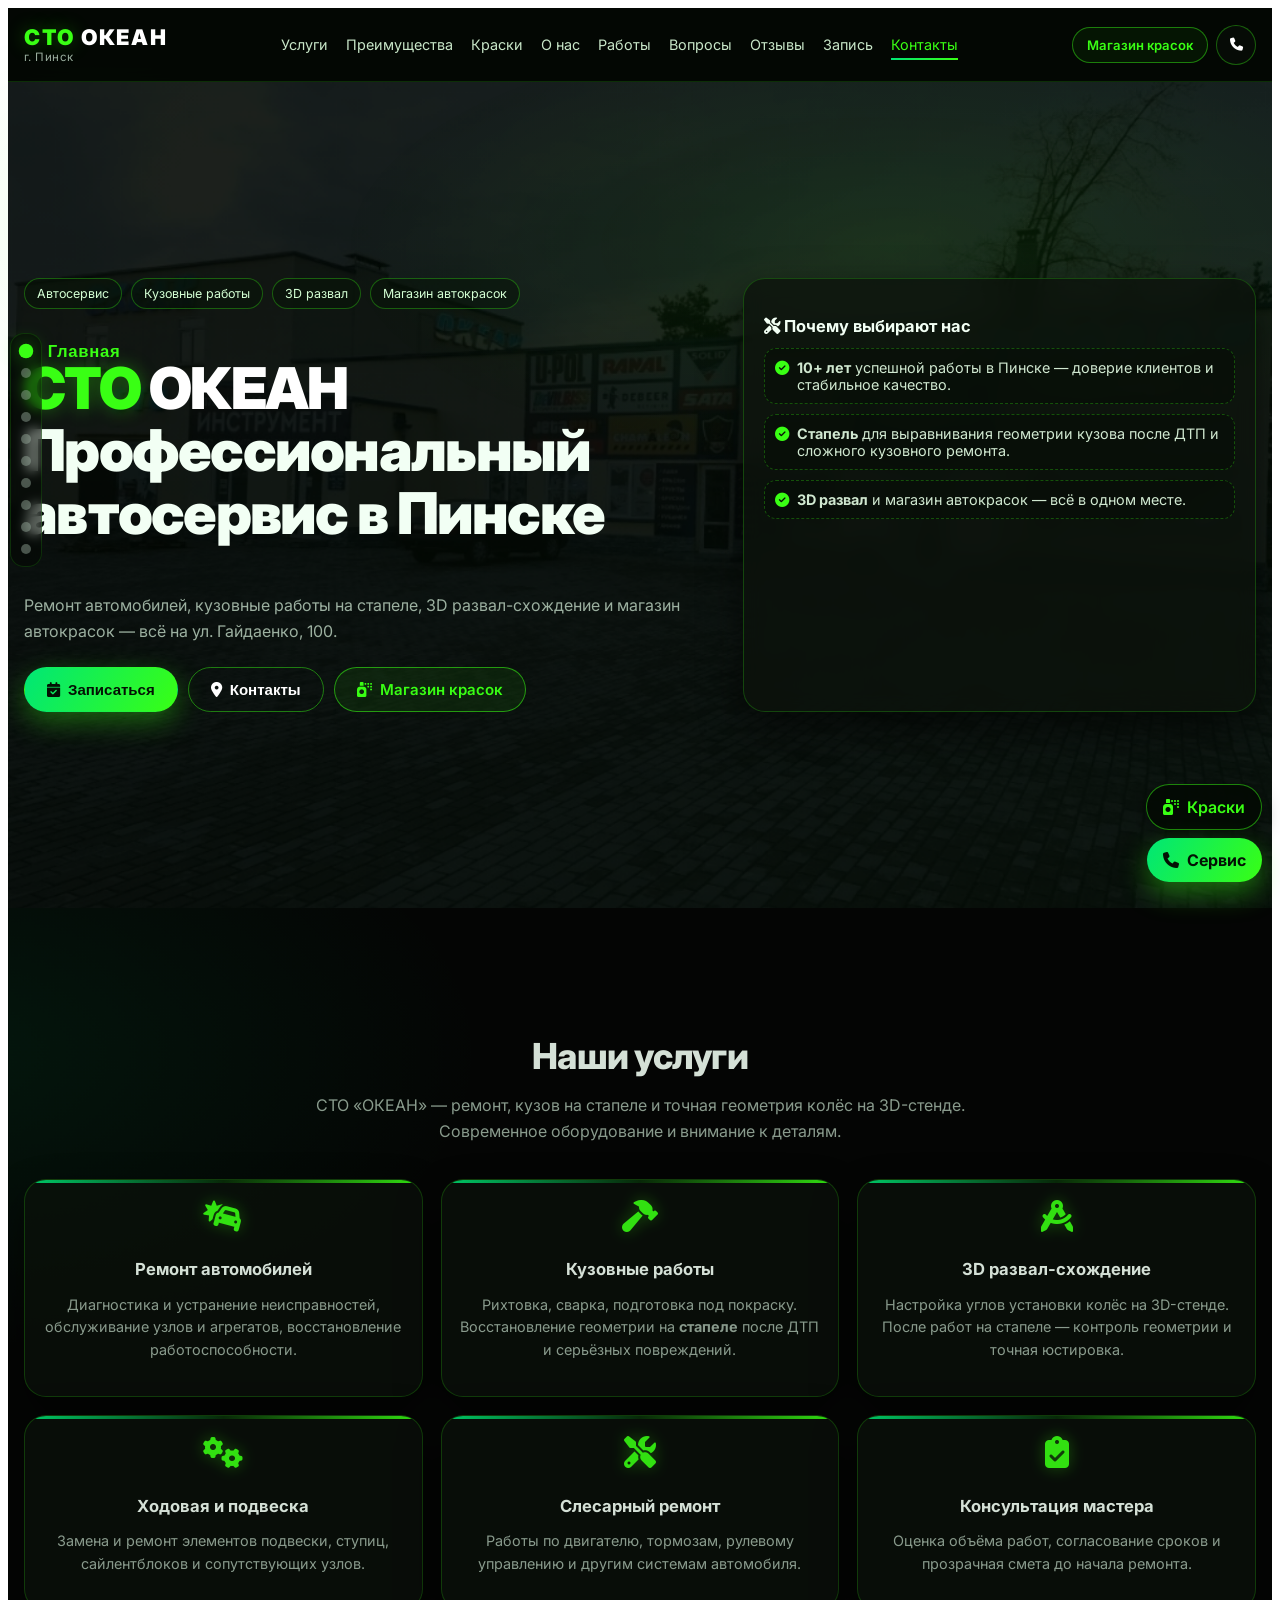
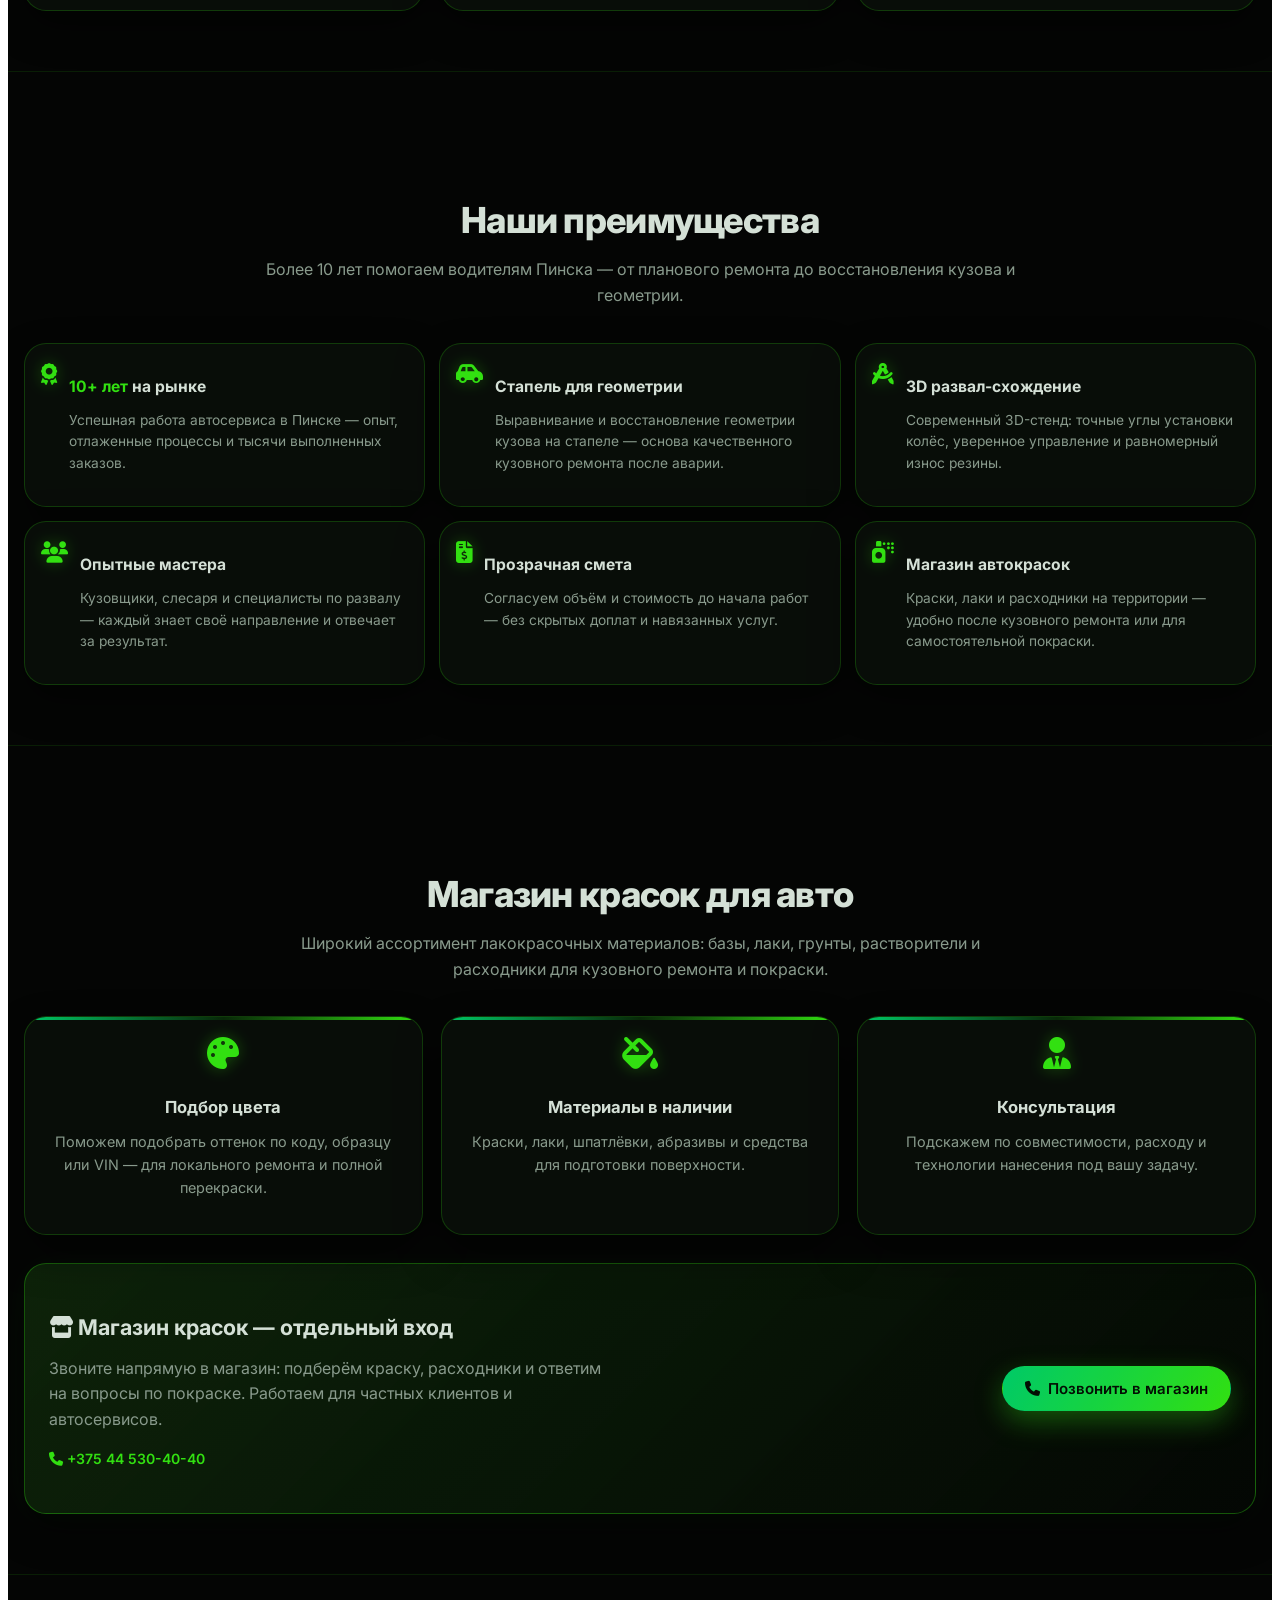
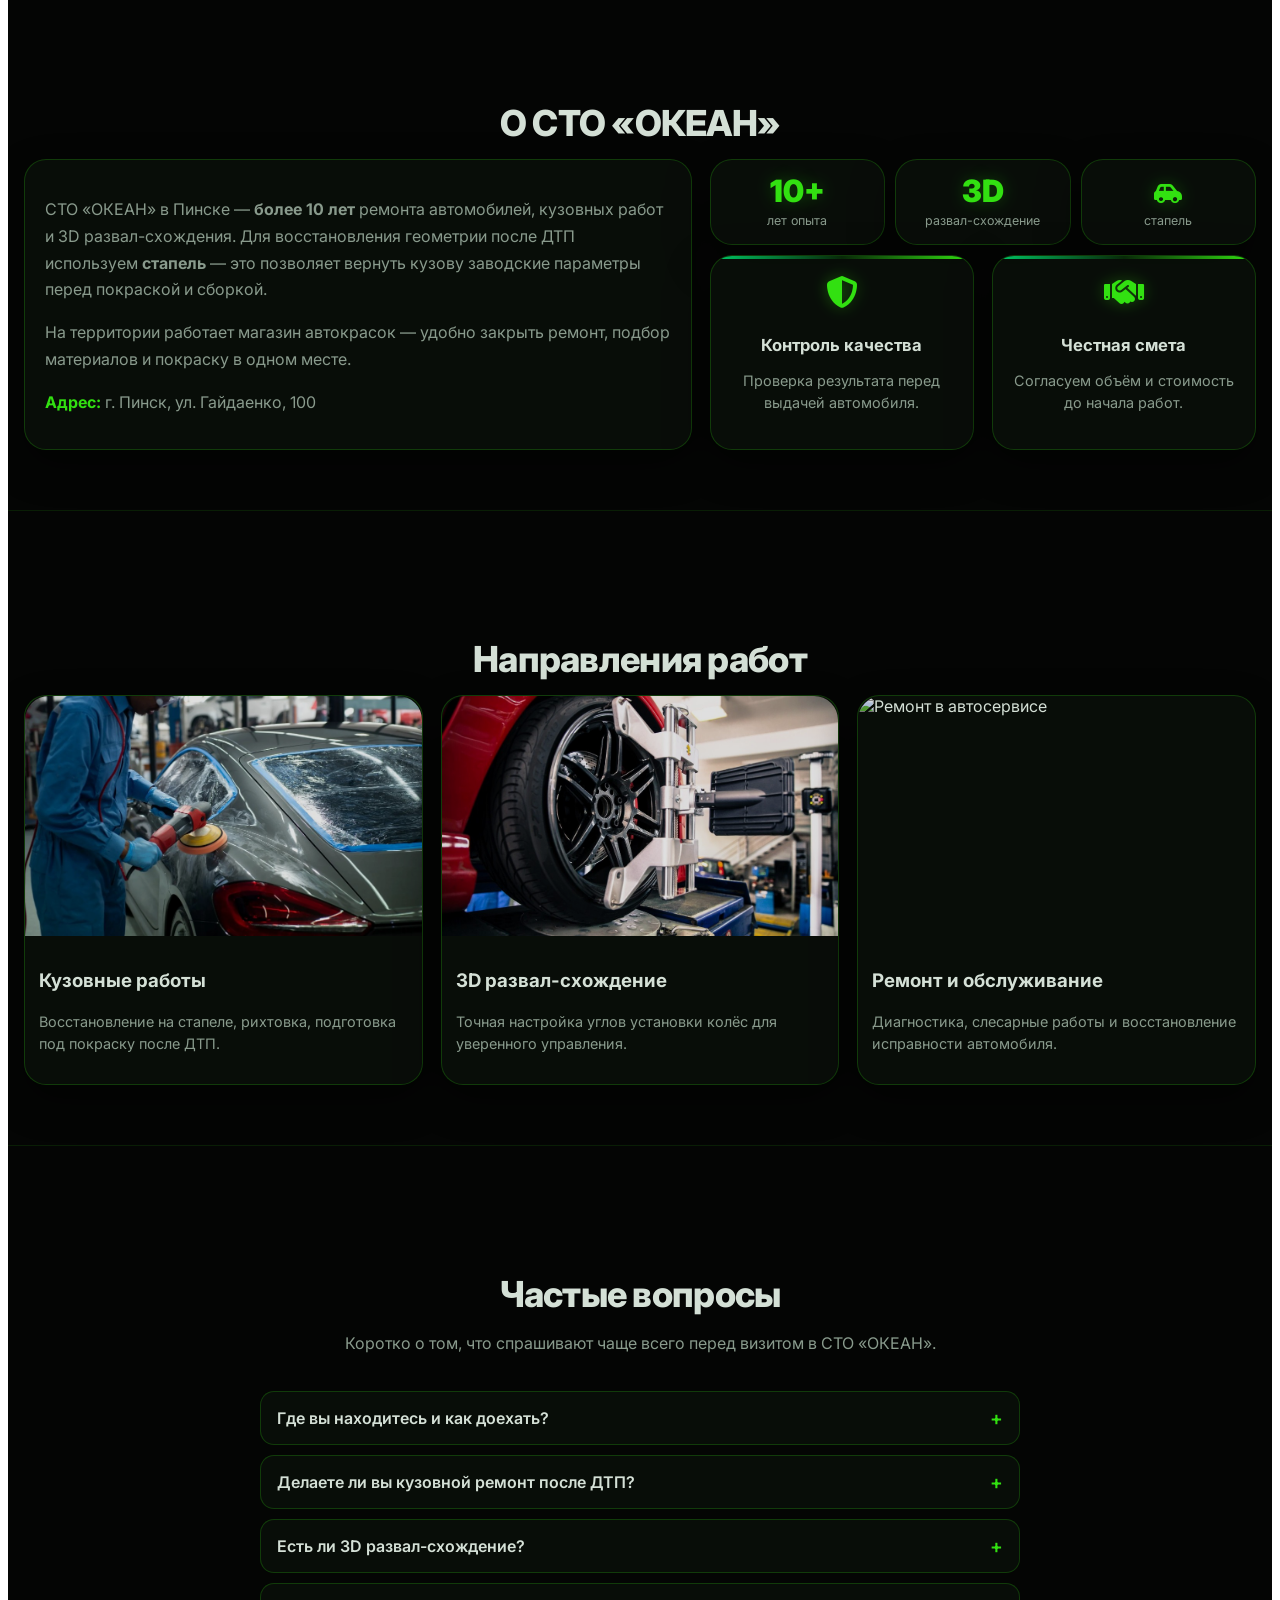
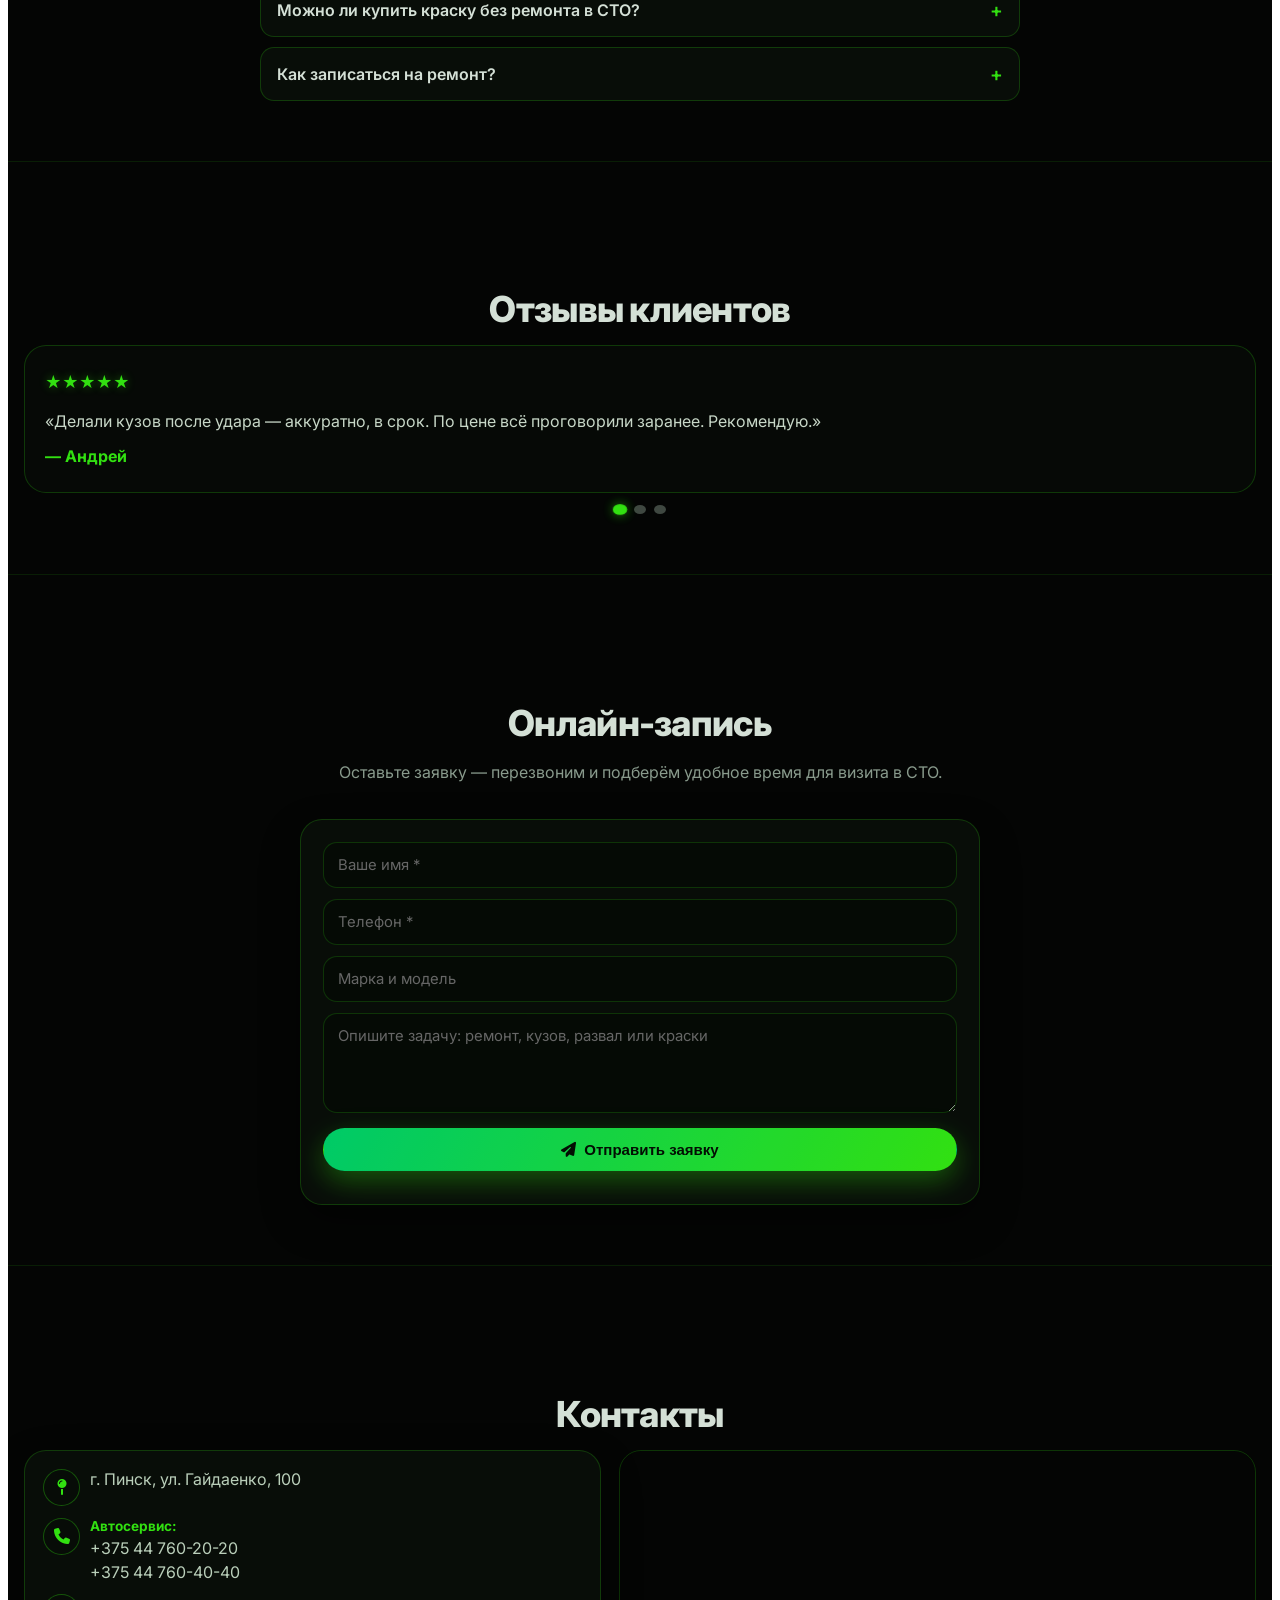
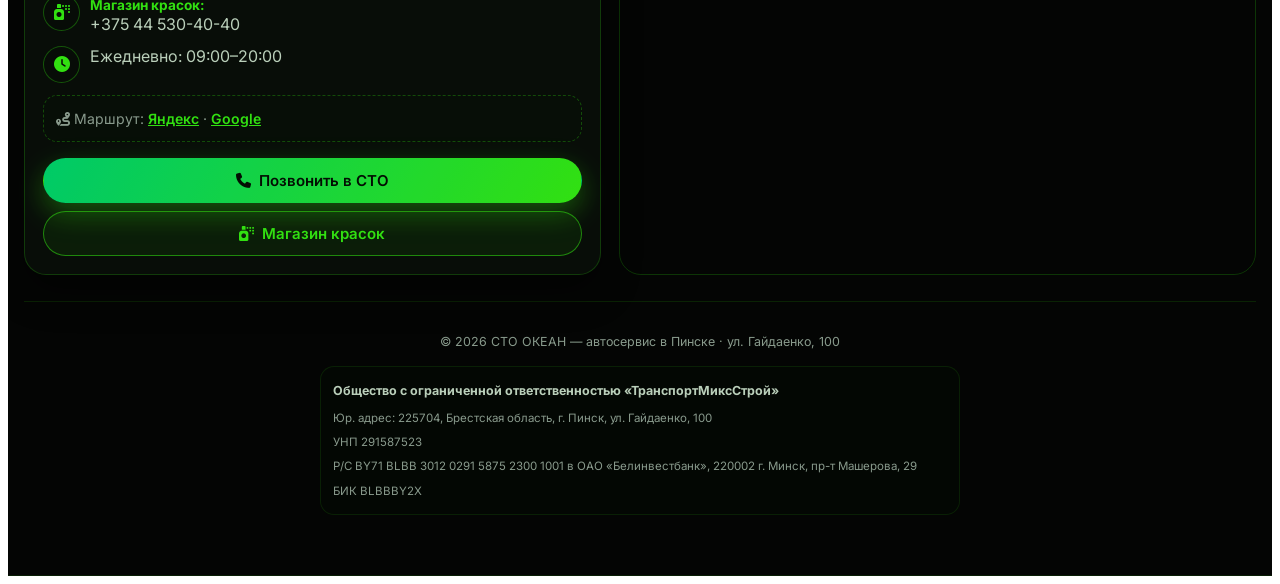
==== index.html @ 64130af9 "index.html" ====
<!DOCTYPE html>
<html lang="ru">
<head>
  <meta charset="UTF-8" />
  <meta name="viewport" content="width=device-width, initial-scale=1.0, viewport-fit=cover" />
  <title>СТО ОКЕАН — автосервис в Пинске | кузов, стапель, 3D развал, краски</title>
  <meta name="description" content="СТО ОКЕАН в Пинске: ремонт авто, кузовные работы на стапеле, 3D развал-схождение, магазин автокрасок. ул. Гайдаенко, 100. Тел. +375 44 760-20-20." />
  <meta name="keywords" content="автосервис Пинск, СТО ОКЕАН, кузовной ремонт Пинск, стапель Пинск, 3D развал схождение Пинск, магазин красок для авто Пинск, ремонт авто Гайдаенко" />
  <meta name="robots" content="index, follow, max-snippet:-1, max-image-preview:large" />
  <meta name="author" content="СТО ОКЕАН" />
  <meta name="geo.region" content="BY-BR" />
  <meta name="geo.placename" content="Пинск" />
  <meta name="geo.position" content="52.122;26.095" />
  <meta name="ICBM" content="52.122, 26.095" />
  <meta name="theme-color" content="#040504" />
  <meta name="format-detection" content="telephone=yes" />

  <meta property="og:type" content="website" />
  <meta property="og:locale" content="ru_RU" />
  <meta property="og:site_name" content="СТО ОКЕАН" />
  <meta property="og:title" content="СТО ОКЕАН — автосервис в Пинске" />
  <meta property="og:description" content="Ремонт, кузов на стапеле, 3D развал-схождение, магазин автокрасок. ул. Гайдаенко, 100." />
  <meta property="og:url" content="https://tolkachev14881488-beep.github.io/okeansto/" />
  <meta property="og:image" content="https://tolkachev14881488-beep.github.io/okeansto/hero-bg.png" />
  <meta property="og:image:alt" content="Автосервис СТО ОКЕАН в Пинске" />

  <meta name="twitter:card" content="summary_large_image" />
  <meta name="twitter:title" content="СТО ОКЕАН — автосервис в Пинске" />
  <meta name="twitter:description" content="Кузов, стапель, 3D развал, магазин автокрасок. ул. Гайдаенко, 100." />
  <meta name="twitter:image" content="https://tolkachev14881488-beep.github.io/okeansto/hero-bg.png" />

  <link rel="preconnect" href="https://fonts.googleapis.com" />
  <link rel="preconnect" href="https://fonts.gstatic.com" crossorigin />
  <link rel="preload" as="image" href="hero-bg.png" />
  <link rel="icon" href="data:image/svg+xml,%3Csvg xmlns='http://www.w3.org/2000/svg' viewBox='0 0 32 32'%3E%3Crect fill='%23040504' width='32' height='32' rx='8'/%3E%3Ctext x='16' y='22' text-anchor='middle' font-family='Arial' font-weight='bold' font-size='11' fill='%2339ff14'%3EСТО%3C/text%3E%3C/svg%3E" />
  <link href="https://fonts.googleapis.com/css2?family=Inter:wght@400;600;700;800;900&display=swap" rel="stylesheet" />
  <link rel="stylesheet" href="https://cdnjs.cloudflare.com/ajax/libs/font-awesome/6.5.2/css/all.min.css" media="print" onload="this.media='all'" />
  <noscript><link rel="stylesheet" href="https://cdnjs.cloudflare.com/ajax/libs/font-awesome/6.5.2/css/all.min.css" /></noscript>

  <style>
    html {
      scroll-behavior: smooth;
      scroll-padding-top: 80px;
    }
    #sto-root, #sto-root * { box-sizing: border-box; }
    #sto-root {
      --bg: #040504;
      --card: rgba(12, 18, 12, 0.78);
      --line: rgba(57, 255, 20, 0.22);
      --text: #f2fff4;
      --muted: #9cb0a0;
      --green: #00e676;
      --green2: #39ff14;
      --green-dim: rgba(57, 255, 20, 0.12);
      --ok: #7dffb0;
      --warn: #d4ff6a;
      --radius: 22px;
      --shadow: 0 16px 40px rgba(0, 0, 0, 0.55);
      font-family: "Inter", sans-serif;
      color: var(--text);
      background:
        radial-gradient(1200px 700px at 92% -8%, rgba(57, 255, 20, 0.14), transparent 65%),
        radial-gradient(900px 500px at -5% 15%, rgba(0, 230, 118, 0.08), transparent 60%),
        var(--bg);
      overflow-x: hidden;
    }

    #sto-root .container { width: min(1240px, calc(100% - 32px)); margin: 0 auto; }
    #sto-root a { color: inherit; }
    #sto-root img { max-width: 100%; display: block; height: auto; }
    #sto-root section {
      padding: clamp(56px, 8vw, 78px) 0;
      border-bottom: 1px solid rgba(57, 255, 20, 0.1);
    }
    #sto-root .snap-sec { perspective: 1400px; }
    #sto-root .snap-sec > .container {
      transition: transform 0.9s cubic-bezier(0.22, 1, 0.36, 1), opacity 0.7s ease;
      transform: translateY(18px);
      transform-origin: center top;
      opacity: 0.88;
    }
    #sto-root .snap-sec.in-view > .container {
      transform: none;
      opacity: 1;
    }
    #sto-root .hero.snap-sec > .container {
      transform: none;
      opacity: 1;
      filter: none;
    }
    #sto-root .scroll-rail {
      position: fixed;
      left: 10px;
      top: 50%;
      transform: translateY(-50%);
      z-index: 1040;
      display: flex;
      flex-direction: column;
      gap: 4px;
      padding: 8px 4px;
      border-radius: 14px;
      background: rgba(4, 8, 4, 0.55);
      border: 1px solid rgba(57, 255, 20, 0.15);
      backdrop-filter: blur(6px);
    }
    #sto-root .scroll-rail button {
      position: relative;
      width: 10px;
      height: 10px;
      margin: 4px 6px;
      padding: 0;
      border: 0;
      border-radius: 50%;
      background: rgba(156, 176, 160, 0.45);
      cursor: pointer;
      transition: 0.25s ease;
    }
    #sto-root .scroll-rail button.on {
      background: var(--green2);
      transform: scale(1.45);
      box-shadow: 0 0 14px rgba(57, 255, 20, 0.55);
    }
    #sto-root .scroll-rail button::after {
      content: attr(data-label);
      position: absolute;
      left: calc(100% + 10px);
      top: 50%;
      transform: translateY(-50%) translateX(-6px);
      opacity: 0;
      pointer-events: none;
      white-space: nowrap;
      font-size: 0.72rem;
      font-weight: 600;
      color: var(--green2);
      letter-spacing: 0.04em;
      transition: 0.2s ease;
    }
    #sto-root .scroll-rail button:hover::after,
    #sto-root .scroll-rail button.on::after {
      opacity: 1;
      transform: translateY(-50%) translateX(0);
    }
    #sto-root .scroll-glow {
      position: fixed;
      width: 420px;
      height: 420px;
      border-radius: 50%;
      pointer-events: none;
      z-index: 0;
      background: radial-gradient(circle, rgba(57, 255, 20, 0.07), transparent 68%);
      transform: translate(var(--glow-x, -200px), var(--glow-y, -200px));
      transition: transform 0.15s ease-out;
    }
    #sto-root .sr-only {
      position: absolute;
      width: 1px;
      height: 1px;
      padding: 0;
      margin: -1px;
      overflow: hidden;
      clip: rect(0, 0, 0, 0);
      white-space: nowrap;
      border: 0;
    }

    #sto-root .reveal { opacity: 0; transform: translateY(16px); transition: 0.6s ease; }
    #sto-root .reveal.in { opacity: 1; transform: none; }

    #sto-root .btn {
      border: 1px solid rgba(57, 255, 20, 0.45);
      border-radius: 999px;
      padding: 12px 22px;
      cursor: pointer;
      background: transparent;
      color: #fff;
      font-weight: 600;
      font-size: 0.94rem;
      text-decoration: none;
      display: inline-flex;
      gap: 8px;
      align-items: center;
      justify-content: center;
      transition: 0.2s ease;
    }
    #sto-root .btn:hover { transform: translateY(-2px); border-color: var(--green2); color: var(--green2); }
    #sto-root .btn-primary {
      border-color: transparent;
      color: #041004;
      background: linear-gradient(120deg, var(--green), var(--green2));
      box-shadow: 0 10px 28px rgba(57, 255, 20, 0.35);
    }
    #sto-root .btn-primary:hover {
      color: #020802;
      box-shadow: 0 14px 34px rgba(57, 255, 20, 0.48);
    }
    #sto-root .btn-paint {
      border-color: rgba(57, 255, 20, 0.55);
      background: rgba(57, 255, 20, 0.08);
      color: var(--green2);
    }
    #sto-root .btn-paint:hover { background: rgba(57, 255, 20, 0.16); }

    #sto-root .card {
      background: var(--card);
      border: 1px solid var(--line);
      border-radius: var(--radius);
      box-shadow: var(--shadow);
      backdrop-filter: blur(10px);
      transition: 0.28s ease;
    }
    #sto-root .card:hover {
      transform: translateY(-5px);
      border-color: rgba(57, 255, 20, 0.5);
      box-shadow: 0 20px 44px rgba(0, 0, 0, 0.5), 0 0 24px rgba(57, 255, 20, 0.06);
    }

    #sto-root .sec-title {
      text-align: center;
      font-weight: 800;
      font-size: clamp(1.7rem, 2.8vw, 2.6rem);
      letter-spacing: -0.02em;
      margin-bottom: 14px;
    }
    #sto-root .sec-sub {
      max-width: 760px;
      margin: 0 auto 34px;
      text-align: center;
      color: var(--muted);
      line-height: 1.65;
    }

    #sto-root header {
      position: sticky;
      top: 0;
      z-index: 1000;
      height: 74px;
      background: rgba(4, 8, 4, 0.88);
      backdrop-filter: blur(12px);
      border-bottom: 1px solid rgba(57, 255, 20, 0.16);
    }
    #sto-root .head { height: 100%; display: flex; justify-content: space-between; align-items: center; gap: 12px; }
    #sto-root .logo { display: flex; flex-direction: column; text-decoration: none; line-height: 1.05; }
    #sto-root .logo-brand {
      font-size: clamp(1.1rem, 2vw, 1.35rem);
      font-weight: 900;
      letter-spacing: 0.08em;
    }
    #sto-root .logo-sto { color: var(--green2); text-shadow: 0 0 18px rgba(57, 255, 20, 0.35); }
    #sto-root .logo-ocean { color: #fff; }
    #sto-root .logo small { color: var(--muted); font-size: 0.72rem; margin-top: 2px; letter-spacing: 0.04em; }

    #sto-root .head-actions { display: flex; align-items: center; gap: 8px; flex-shrink: 0; }
    #sto-root .btn-head {
      text-decoration: none;
      font-weight: 600;
      font-size: 0.82rem;
      border-radius: 999px;
      transition: 0.2s ease;
      white-space: nowrap;
    }
    #sto-root .btn-head-paint {
      padding: 9px 14px;
      border: 1px solid rgba(57, 255, 20, 0.45);
      color: var(--green2);
      background: rgba(57, 255, 20, 0.06);
    }
    #sto-root .btn-head-paint:hover {
      background: rgba(57, 255, 20, 0.14);
      box-shadow: 0 0 16px rgba(57, 255, 20, 0.2);
    }
    #sto-root .btn-head-phone {
      width: 40px;
      height: 40px;
      display: flex;
      align-items: center;
      justify-content: center;
      border: 1px solid rgba(57, 255, 20, 0.35);
      background: rgba(8, 14, 8, 0.75);
      color: #fff !important;
    }
    #sto-root .btn-head-phone:hover {
      color: var(--green2) !important;
      border-color: var(--green2);
      transform: translateY(-1px);
    }

    #sto-root nav { display: flex; gap: 18px; flex-wrap: wrap; }
    #sto-root nav a { text-decoration: none; color: #c8e6c8; font-size: 0.9rem; position: relative; }
    #sto-root nav a:after {
      content: "";
      position: absolute;
      left: 0;
      bottom: -7px;
      width: 100%;
      height: 2px;
      background: linear-gradient(90deg, var(--green), var(--green2));
      transform: scaleX(0);
      transform-origin: right;
      transition: 0.25s;
    }
    #sto-root nav a:hover:after { transform: scaleX(1); transform-origin: left; }
    #sto-root nav a.active { color: var(--green2); }
    #sto-root nav a.active:after { transform: scaleX(1); transform-origin: left; }

    #sto-root .nav-toggle {
      display: none;
      width: 42px;
      height: 42px;
      border-radius: 12px;
      border: 1px solid rgba(57, 255, 20, 0.35);
      background: rgba(8, 14, 8, 0.85);
      color: #fff;
      cursor: pointer;
      align-items: center;
      justify-content: center;
      font-size: 1.1rem;
      flex-shrink: 0;
    }
    #sto-root .nav-toggle[aria-expanded="true"] { color: var(--green2); border-color: var(--green2); }
    #sto-root .nav-backdrop {
      position: fixed;
      inset: 0;
      z-index: 998;
      background: rgba(0, 0, 0, 0.65);
      opacity: 0;
      pointer-events: none;
      transition: opacity 0.25s;
    }
    #sto-root .nav-backdrop.open { opacity: 1; pointer-events: auto; }
    #sto-root .mobile-drawer {
      position: fixed;
      top: 0;
      right: 0;
      z-index: 999;
      width: min(300px, 88vw);
      height: 100svh;
      height: 100dvh;
      padding: 80px 16px 24px;
      background: rgba(6, 10, 6, 0.97);
      border-left: 1px solid rgba(57, 255, 20, 0.25);
      transform: translateX(105%);
      transition: transform 0.3s ease;
      overflow-y: auto;
      overflow-x: hidden;
      display: flex;
      flex-direction: column;
      box-sizing: border-box;
    }
    #sto-root .mobile-drawer.open { transform: translateX(0); }
    #sto-root .mobile-drawer #mobileNav {
      display: flex;
      flex-direction: column;
      flex: 1;
      min-width: 0;
    }
    #sto-root .mobile-drawer #mobileNav a {
      display: block;
      width: 100%;
      box-sizing: border-box;
      padding: 13px 8px;
      text-decoration: none;
      color: #d4ecd4;
      font-weight: 600;
      font-size: 0.95rem;
      line-height: 1.35;
      border-bottom: 1px solid rgba(57, 255, 20, 0.1);
      position: static;
      white-space: normal;
    }
    #sto-root .mobile-drawer #mobileNav a::after { display: none !important; }
    #sto-root .mobile-drawer #mobileNav a.active { color: var(--green2); }
    #sto-root .mobile-drawer .drawer-cta {
      margin-top: auto;
      padding-top: 16px;
      display: flex;
      flex-direction: column;
      gap: 10px;
      flex-shrink: 0;
    }
    #sto-root .mobile-drawer .drawer-cta .btn {
      width: 100%;
      justify-content: center;
      text-align: center;
      font-size: 0.88rem;
      line-height: 1.25;
      padding: 12px 14px;
      white-space: normal;
      gap: 8px;
    }

    #sto-root .skip-link {
      position: absolute;
      left: -999px;
      top: 12px;
      z-index: 2000;
      padding: 10px 16px;
      background: var(--green2);
      color: #041004;
      font-weight: 700;
      border-radius: 8px;
      text-decoration: none;
    }
    #sto-root .skip-link:focus { left: 12px; }

    #sto-root .faq-list { max-width: 760px; margin: 0 auto; display: grid; gap: 10px; }
    #sto-root .faq-item {
      border: 1px solid var(--line);
      border-radius: 14px;
      background: var(--card);
      overflow: hidden;
    }
    #sto-root .faq-item summary {
      padding: 14px 16px;
      cursor: pointer;
      font-weight: 600;
      list-style: none;
      display: flex;
      justify-content: space-between;
      align-items: center;
      gap: 10px;
    }
    #sto-root .faq-item summary::-webkit-details-marker { display: none; }
    #sto-root .faq-item summary:after { content: "+"; color: var(--green2); font-size: 1.2rem; }
    #sto-root .faq-item[open] summary:after { content: "−"; }
    #sto-root .faq-item p {
      padding: 0 16px 14px;
      margin: 0;
      color: var(--muted);
      line-height: 1.6;
      font-size: 0.9rem;
    }

    #sto-root .route-bar {
      margin-top: 12px;
      padding: 12px;
      border-radius: 14px;
      border: 1px dashed rgba(57, 255, 20, 0.3);
      background: rgba(8, 16, 8, 0.5);
      font-size: 0.88rem;
      color: var(--muted);
      line-height: 1.5;
    }
    #sto-root .route-bar a { color: var(--green2); font-weight: 600; }

    #sto-root .hero {
      min-height: calc(100svh - 74px);
      display: grid;
      align-items: center;
      position: relative;
      overflow: hidden;
      border-bottom: none;
      padding: clamp(48px, 6vw, 64px) 0;
    }
    #sto-root .hero:before {
      content: "";
      position: absolute;
      inset: 0;
      z-index: 0;
      background:
        linear-gradient(115deg, rgba(2, 6, 2, 0.9), rgba(4, 12, 4, 0.88)),
        url("hero-bg.png") center/cover no-repeat;
      transform: scale(1.08) translateY(var(--hero-shift, 0px));
      will-change: transform;
      animation: stoZoom 14s ease-in-out infinite alternate;
    }
    #sto-root .hero:after {
      content: "";
      position: absolute;
      inset: 0;
      z-index: 0;
      background: radial-gradient(ellipse 80% 50% at 70% 20%, rgba(57, 255, 20, 0.08), transparent 55%);
      pointer-events: none;
    }
    @keyframes stoZoom {
      from { transform: scale(1.03); }
      to { transform: scale(1.08); }
    }
    #sto-root .hero-wrap {
      position: relative;
      z-index: 1;
      display: grid;
      grid-template-columns: 1.15fr 0.85fr;
      gap: 24px;
      padding: 24px 0;
    }
    #sto-root h1 {
      font-size: clamp(2rem, 4.5vw, 3.75rem);
      line-height: 1.08;
      font-weight: 900;
      letter-spacing: -0.03em;
    }
    #sto-root h1 .ac {
      color: var(--green2);
      text-shadow: 0 0 28px rgba(57, 255, 20, 0.45);
    }
    #sto-root .hero p { margin: 16px 0 22px; max-width: 680px; color: var(--muted); line-height: 1.66; }
    #sto-root .badges { display: flex; flex-wrap: wrap; gap: 9px; margin-bottom: 14px; }
    #sto-root .badge {
      padding: 7px 12px;
      border-radius: 999px;
      border: 1px solid rgba(57, 255, 20, 0.32);
      background: rgba(8, 20, 8, 0.55);
      font-size: 0.78rem;
      color: #d4ffd4;
    }
    #sto-root .hero-actions { display: flex; gap: 10px; flex-wrap: wrap; }
    #sto-root .hero-box { padding: 20px; }
    #sto-root .hero-box h3 { font-size: 1.03rem; margin-bottom: 12px; }
    #sto-root .hero-list { display: grid; gap: 10px; }
    #sto-root .hero-item {
      display: flex;
      gap: 8px;
      padding: 10px;
      border-radius: 12px;
      border: 1px dashed rgba(57, 255, 20, 0.28);
      background: rgba(6, 14, 6, 0.55);
      font-size: 0.9rem;
      color: #d0e8d0;
    }
    #sto-root .hero-item i { color: var(--green2); margin-top: 2px; }

    #sto-root .grid3 { display: grid; grid-template-columns: repeat(3, minmax(0, 1fr)); gap: 18px; }
    #sto-root .gridAuto { display: grid; grid-template-columns: repeat(auto-fit, minmax(260px, 1fr)); gap: 18px; }

    #sto-root .service,
    #sto-root .paint-card,
    #sto-root .feature {
      padding: 20px 16px;
      text-align: center;
      position: relative;
      overflow: hidden;
    }
    #sto-root .service:before,
    #sto-root .paint-card:before,
    #sto-root .feature:before {
      content: "";
      position: absolute;
      inset-inline: 0;
      top: 0;
      height: 3px;
      background: linear-gradient(90deg, var(--green), #0a2e0a, var(--green2));
    }
    #sto-root .service i,
    #sto-root .paint-card i,
    #sto-root .feature i {
      font-size: 2rem;
      color: var(--green2);
      margin-bottom: 11px;
      filter: drop-shadow(0 0 8px rgba(57, 255, 20, 0.35));
    }
    #sto-root .service h3,
    #sto-root .paint-card h3,
    #sto-root .feature h3 { font-size: 1.04rem; margin-bottom: 7px; }
    #sto-root .service p,
    #sto-root .paint-card p,
    #sto-root .feature p { font-size: 0.9rem; color: var(--muted); line-height: 1.58; }

    #sto-root .adv-grid {
      display: grid;
      grid-template-columns: repeat(3, minmax(0, 1fr));
      gap: 14px;
    }
    #sto-root .adv {
      padding: 18px 16px;
      text-align: left;
      display: flex;
      gap: 12px;
      align-items: flex-start;
    }
    #sto-root .adv i {
      font-size: 1.35rem;
      color: var(--green2);
      margin-top: 2px;
      filter: drop-shadow(0 0 8px rgba(57, 255, 20, 0.35));
    }
    #sto-root .adv h3 { font-size: 0.98rem; margin-bottom: 6px; }
    #sto-root .adv p { font-size: 0.86rem; color: var(--muted); line-height: 1.55; }
    #sto-root .adv .highlight { color: var(--green2); font-weight: 700; }

    #sto-root .paint-banner {
      margin-top: 28px;
      padding: 28px 24px;
      display: grid;
      grid-template-columns: 1fr auto;
      gap: 20px;
      align-items: center;
      background:
        linear-gradient(135deg, rgba(57, 255, 20, 0.1), rgba(4, 8, 4, 0.9)),
        var(--card);
      border: 1px solid rgba(57, 255, 20, 0.35);
      border-radius: var(--radius);
      box-shadow: var(--shadow), 0 0 40px rgba(57, 255, 20, 0.06);
    }
    #sto-root .paint-banner h3 { font-size: 1.35rem; margin-bottom: 8px; }
    #sto-root .paint-banner p { color: var(--muted); line-height: 1.6; max-width: 560px; }
    #sto-root .paint-banner .phone-hint {
      margin-top: 10px;
      font-size: 0.88rem;
      color: var(--green2);
      font-weight: 600;
    }

    #sto-root .about { display: grid; grid-template-columns: 1.1fr 0.9fr; gap: 18px; }
    #sto-root .about-txt { padding: 20px; }
    #sto-root .about-txt p { color: var(--muted); line-height: 1.68; margin-bottom: 10px; }
    #sto-root .stats { display: grid; grid-template-columns: repeat(3, minmax(0, 1fr)); gap: 10px; }
    #sto-root .stat { padding: 16px 12px; text-align: center; }
    #sto-root .num {
      font-size: clamp(1.45rem, 2.4vw, 2.15rem);
      font-weight: 900;
      color: var(--green2);
      line-height: 1;
      text-shadow: 0 0 18px rgba(57, 255, 20, 0.3);
    }
    #sto-root .lbl { font-size: 0.78rem; color: var(--muted); margin-top: 6px; }

    #sto-root .gallery img {
      width: 100%;
      height: clamp(180px, 22vw, 240px);
      object-fit: cover;
      border-radius: 24px 24px 0 0;
      transition: transform 0.45s ease;
    }
    #sto-root .gallery .content { padding: 14px; }
    #sto-root .gallery .content p { color: var(--muted); font-size: 0.9rem; line-height: 1.58; }
    #sto-root .gallery:hover img { transform: scale(1.03); }

    #sto-root .revShell {
      overflow: hidden;
      border-radius: var(--radius);
      border: 1px solid var(--line);
      background: rgba(8, 14, 8, 0.75);
    }
    #sto-root .revTrack { display: flex; transition: transform 0.45s ease; }
    #sto-root .rev { min-width: 100%; padding: 26px 20px; }
    #sto-root .stars { color: var(--green2); margin-bottom: 8px; text-shadow: 0 0 10px rgba(57, 255, 20, 0.4); }
    #sto-root .rev p { line-height: 1.72; color: #e4f5e4; margin-bottom: 10px; }
    #sto-root .author { color: var(--green2); font-weight: 700; }
    #sto-root .dots { display: flex; justify-content: center; gap: 8px; margin-top: 12px; }
    #sto-root .dot {
      width: 9px;
      height: 9px;
      border-radius: 50%;
      border: 0;
      background: rgba(156, 176, 160, 0.45);
      cursor: pointer;
    }
    #sto-root .dot.on { background: var(--green2); transform: scale(1.2); box-shadow: 0 0 10px rgba(57, 255, 20, 0.6); }

    #sto-root .form { max-width: 680px; margin: 0 auto; padding: 22px; }
    #sto-root .ig { margin-bottom: 11px; }
    #sto-root input,
    #sto-root textarea {
      width: 100%;
      padding: 13px 14px;
      border-radius: 14px;
      border: 1px solid rgba(57, 255, 20, 0.2);
      background: rgba(6, 12, 6, 0.85);
      color: #fff;
      font-family: inherit;
      font-size: 0.93rem;
    }
    #sto-root input:focus,
    #sto-root textarea:focus {
      outline: none;
      border-color: var(--green2);
      box-shadow: 0 0 0 4px rgba(57, 255, 20, 0.12);
    }

    #sto-root .contacts { display: grid; grid-template-columns: 0.95fr 1.05fr; gap: 18px; }
    #sto-root .contact-box { padding: 18px; }
    #sto-root .line { display: flex; gap: 10px; margin-bottom: 12px; color: #d4ecd4; align-items: flex-start; }
    #sto-root .line i {
      width: 37px;
      height: 37px;
      flex: none;
      border-radius: 50%;
      display: flex;
      align-items: center;
      justify-content: center;
      border: 1px solid rgba(57, 255, 20, 0.34);
      background: rgba(8, 16, 8, 0.65);
      color: var(--green2);
    }
    #sto-root .line a { text-decoration: none; }
    #sto-root .line a:hover { color: var(--green2); }
    #sto-root .phones-stack { display: flex; flex-direction: column; gap: 4px; }
    #sto-root .map { overflow: hidden; border-radius: var(--radius); border: 1px solid var(--line); }
    #sto-root .map iframe { width: 100%; height: 100%; min-height: 350px; border: 0; }
    #sto-root footer {
      margin-top: 26px;
      padding-top: 18px;
      border-top: 1px solid rgba(57, 255, 20, 0.14);
      text-align: center;
      color: var(--muted);
      font-size: 0.78rem;
      line-height: 1.55;
    }
    #sto-root footer .footer-brand { margin-bottom: 14px; }
    #sto-root footer .requisites {
      max-width: 640px;
      margin: 0 auto;
      padding: 14px 12px;
      border-radius: 14px;
      border: 1px solid rgba(57, 255, 20, 0.12);
      background: rgba(6, 12, 6, 0.45);
      font-size: 0.72rem;
      line-height: 1.6;
      text-align: left;
    }
    #sto-root footer .requisites strong {
      display: block;
      color: #d4ecd4;
      font-size: 0.78rem;
      margin-bottom: 8px;
    }
    #sto-root footer .requisites p { margin: 0 0 6px; }
    #sto-root footer .requisites p:last-child { margin-bottom: 0; }

    #sto-root .fab-stack {
      position: fixed;
      right: 18px;
      bottom: 18px;
      z-index: 1100;
      display: flex;
      flex-direction: column;
      align-items: flex-end;
      gap: 8px;
    }
    #sto-root .call {
      border: 0;
      border-radius: 999px;
      padding: 12px 16px;
      text-decoration: none;
      color: #041004;
      font-weight: 700;
      background: linear-gradient(120deg, var(--green), var(--green2));
      box-shadow: 0 11px 28px rgba(57, 255, 20, 0.4);
      display: inline-flex;
      gap: 8px;
      align-items: center;
      justify-content: center;
      white-space: nowrap;
    }
    #sto-root .fab-paint {
      border-radius: 999px;
      padding: 12px 16px;
      text-decoration: none;
      color: var(--green2);
      background: rgba(4, 10, 4, 0.92);
      border: 1px solid rgba(57, 255, 20, 0.5);
      box-shadow: 0 8px 22px rgba(0, 0, 0, 0.45);
      font-weight: 600;
      display: inline-flex;
      gap: 8px;
      align-items: center;
      justify-content: center;
      white-space: nowrap;
      transition: 0.2s;
    }
    #sto-root .fab-paint:hover { background: rgba(57, 255, 20, 0.12); transform: translateY(-2px); }
    #sto-root .top {
      position: fixed;
      right: 18px;
      bottom: 146px;
      z-index: 1100;
      width: 41px;
      height: 41px;
      border-radius: 50%;
      border: 1px solid rgba(57, 255, 20, 0.35);
      background: rgba(6, 12, 6, 0.92);
      color: #fff;
      opacity: 0;
      pointer-events: none;
      transition: 0.2s;
      cursor: pointer;
    }
    #sto-root .top.show { opacity: 1; pointer-events: auto; }

    #sto-root .modal {
      position: fixed;
      inset: 0;
      z-index: 1200;
      background: rgba(0, 0, 0, 0.88);
      backdrop-filter: blur(6px);
      display: none;
      align-items: center;
      justify-content: center;
      padding: 14px;
    }
    #sto-root .modal.open { display: flex; }
    #sto-root .m-content {
      width: min(100%, 520px);
      background: #080c08;
      border-radius: 20px;
      border: 1px solid rgba(57, 255, 20, 0.35);
      padding: 18px;
      position: relative;
    }
    #sto-root .m-content.lg { width: min(100%, 860px); }
    #sto-root .m-close { position: absolute; right: 12px; top: 8px; font-size: 25px; cursor: pointer; color: #8aa88a; }
    #sto-root .m-grid { display: grid; grid-template-columns: 0.9fr 1.1fr; gap: 12px; margin-top: 10px; }
    #sto-root .m-map { border: 1px solid var(--line); border-radius: 12px; overflow: hidden; min-height: 240px; }
    #sto-root .m-map iframe { width: 100%; height: 100%; border: 0; min-height: 240px; }

    #sto-root .progress {
      position: fixed;
      left: 0;
      top: 0;
      z-index: 1300;
      height: 3px;
      width: 0;
      background: linear-gradient(90deg, var(--green), var(--green2));
      box-shadow: 0 0 16px rgba(57, 255, 20, 0.7);
    }

    @media (max-width: 1120px) {
      #sto-root .hero-wrap,
      #sto-root .about,
      #sto-root .contacts,
      #sto-root .m-grid,
      #sto-root .paint-banner { grid-template-columns: 1fr; }
      #sto-root nav { display: none; }
      #sto-root .nav-toggle { display: inline-flex; }
      #sto-root .btn-head-paint { display: none; }
      #sto-root .paint-banner .btn { width: 100%; }
      #sto-root .hero { min-height: auto; }
      #sto-root .scroll-rail { display: none; }
    }
    @media (max-width: 840px) {
      #sto-root .grid3 { grid-template-columns: repeat(2, minmax(0, 1fr)); }
      #sto-root .adv-grid { grid-template-columns: 1fr 1fr; }
    }
    @media (max-width: 640px) {
      #sto-root .container { width: min(1240px, calc(100% - 24px)); }
      #sto-root section { padding: 52px 0; }
      #sto-root .adv-grid { grid-template-columns: 1fr; }
      #sto-root .grid3,
      #sto-root .gridAuto,
      #sto-root .stats { grid-template-columns: 1fr; }
      #sto-root .hero-actions { flex-direction: column; align-items: stretch; }
      #sto-root main { padding-bottom: 88px; }
      #sto-root .fab-stack {
        left: 12px;
        right: 12px;
        bottom: max(12px, env(safe-area-inset-bottom));
        flex-direction: row;
        align-items: stretch;
        gap: 8px;
      }
      #sto-root .fab-stack .call,
      #sto-root .fab-stack .fab-paint {
        flex: 1;
        padding: 12px 10px;
        font-size: 0.88rem;
      }
      #sto-root .fab-stack i { display: none; }
      #sto-root .fab-stack span { display: inline; }
      #sto-root .top { bottom: 72px; right: 12px; }
      #sto-root .btn-head-paint { padding: 8px 10px; font-size: 0.75rem; }
      #sto-root .btn-head-phone { width: 36px; height: 36px; }
      #sto-root .logo { min-width: 0; flex: 1; }
      #sto-root .logo-brand { font-size: 1rem; letter-spacing: 0.05em; }
      #sto-root .head-actions { flex-shrink: 0; }
    }
    @media (prefers-reduced-motion: reduce) {
      #sto-root * { animation: none !important; transition: none !important; }
      #sto-root .snap-sec > .container { transform: none !important; opacity: 1 !important; }
      #sto-root .hero:before { transform: scale(1.05) !important; }
    }
  </style>

  <link rel="canonical" href="https://tolkachev14881488-beep.github.io/okeansto/" />

  <script type="application/ld+json">
  {
    "@context": "https://schema.org",
    "@graph": [
      {
        "@type": "WebSite",
        "@id": "https://tolkachev14881488-beep.github.io/okeansto/#website",
        "url": "https://tolkachev14881488-beep.github.io/okeansto/",
        "name": "СТО ОКЕАН",
        "description": "Автосервис в Пинске: ремонт, кузов на стапеле, 3D развал, магазин автокрасок",
        "inLanguage": "ru"
      },
      {
        "@type": "AutoRepair",
        "@id": "https://tolkachev14881488-beep.github.io/okeansto/#business",
        "name": "СТО ОКЕАН",
        "url": "https://tolkachev14881488-beep.github.io/okeansto/",
        "image": "https://tolkachev14881488-beep.github.io/okeansto/hero-bg.png",
        "telephone": ["+375447602020", "+375447604040", "+375445304040"],
        "priceRange": "$$",
        "address": {
          "@type": "PostalAddress",
          "streetAddress": "ул. Гайдаенко, 100",
          "addressLocality": "Пинск",
          "addressRegion": "Брестская область",
          "addressCountry": "BY"
        },
        "geo": {
          "@type": "GeoCoordinates",
          "latitude": 52.122,
          "longitude": 26.095
        },
        "openingHoursSpecification": {
          "@type": "OpeningHoursSpecification",
          "dayOfWeek": ["Monday", "Tuesday", "Wednesday", "Thursday", "Friday", "Saturday", "Sunday"],
          "opens": "09:00",
          "closes": "20:00"
        },
        "areaServed": { "@type": "City", "name": "Пинск" },
        "hasOfferCatalog": {
          "@type": "OfferCatalog",
          "name": "Услуги СТО ОКЕАН",
          "itemListElement": [
            { "@type": "Offer", "itemOffered": { "@type": "Service", "name": "Ремонт автомобилей" } },
            { "@type": "Offer", "itemOffered": { "@type": "Service", "name": "Кузовные работы на стапеле" } },
            { "@type": "Offer", "itemOffered": { "@type": "Service", "name": "3D развал-схождение" } },
            { "@type": "Offer", "itemOffered": { "@type": "Service", "name": "Магазин автокрасок" } }
          ]
        }
      },
      {
        "@type": "FAQPage",
        "mainEntity": [
          {
            "@type": "Question",
            "name": "Где находится СТО ОКЕАН в Пинске?",
            "acceptedAnswer": { "@type": "Answer", "text": "г. Пинск, ул. Гайдаенко, 100." }
          },
          {
            "@type": "Question",
            "name": "Какие услуги оказывает СТО ОКЕАН?",
            "acceptedAnswer": { "@type": "Answer", "text": "Ремонт авто, кузовные работы на стапеле, 3D развал-схождение, магазин автокрасок." }
          },
          {
            "@type": "Question",
            "name": "Как записаться в автосервис?",
            "acceptedAnswer": { "@type": "Answer", "text": "Позвоните по телефонам +375 44 760-20-20 или +375 44 760-40-40 либо оставьте заявку на сайте." }
          }
        ]
      }
    ]
  }
  </script>
</head>
<body>
<div id="sto-root">
  <a class="skip-link" href="#main-content">К содержимому</a>
  <div class="scroll-glow" id="scrollGlow" aria-hidden="true"></div>
  <nav class="scroll-rail" id="scrollRail" aria-label="Навигация по экранам"></nav>
  <div class="progress" id="stoProgress"></div>
  <div class="nav-backdrop" id="navBackdrop" aria-hidden="true"></div>
  <aside class="mobile-drawer" id="mobileDrawer" aria-hidden="true" aria-label="Мобильное меню">
    <nav id="mobileNav">
      <a href="#services">Услуги</a>
      <a href="#advantages">Преимущества</a>
      <a href="#paint">Краски</a>
      <a href="#about">О нас</a>
      <a href="#gallery">Работы</a>
      <a href="#faq">Вопросы</a>
      <a href="#reviews">Отзывы</a>
      <a href="#booking">Запись</a>
      <a href="#contacts">Контакты</a>
    </nav>
    <div class="drawer-cta">
      <a class="btn btn-primary" href="tel:+375447602020"><i class="fas fa-phone"></i> Позвонить в СТО</a>
      <a class="btn btn-paint" href="tel:+375445304040"><i class="fas fa-spray-can"></i> Магазин красок</a>
    </div>
  </aside>

  <header>
    <div class="container head">
      <a href="#home" class="logo">
        <span class="logo-brand"><span class="logo-sto">СТО</span> <span class="logo-ocean">ОКЕАН</span></span>
        <small>г. Пинск</small>
      </a>
      <nav id="desktopNav" aria-label="Основное меню">
        <a href="#services" data-nav>Услуги</a>
        <a href="#advantages" data-nav>Преимущества</a>
        <a href="#paint" data-nav>Краски</a>
        <a href="#about" data-nav>О нас</a>
        <a href="#gallery" data-nav>Работы</a>
        <a href="#faq" data-nav>Вопросы</a>
        <a href="#reviews" data-nav>Отзывы</a>
        <a href="#booking" data-nav>Запись</a>
        <a href="#contacts" data-nav>Контакты</a>
      </nav>
      <div class="head-actions">
        <a class="btn-head btn-head-paint" href="tel:+375445304040">Магазин красок</a>
        <a class="btn-head btn-head-phone" href="tel:+375447602020" aria-label="Позвонить в СТО"><i class="fas fa-phone"></i></a>
        <button class="nav-toggle" id="navToggle" type="button" aria-expanded="false" aria-controls="mobileDrawer" aria-label="Открыть меню">
          <i class="fas fa-bars" aria-hidden="true"></i>
        </button>
      </div>
    </div>
  </header>

  <main id="main-content">
    <section class="hero snap-sec" id="home" aria-label="Главная" data-scroll-label="Главная">
      <div class="container hero-wrap">
        <div class="reveal">
          <div class="badges">
            <span class="badge">Автосервис</span>
            <span class="badge">Кузовные работы</span>
            <span class="badge">3D развал</span>
            <span class="badge">Магазин автокрасок</span>
          </div>
          <h1><span class="logo-sto" style="color:var(--green2)">СТО</span> <span style="color:#fff">ОКЕАН</span><br>Профессиональный автосервис в Пинске</h1>
          <p>Ремонт автомобилей, кузовные работы на стапеле, 3D развал-схождение и магазин автокрасок — всё на ул. Гайдаенко, 100.</p>
          <div class="hero-actions">
            <button class="btn btn-primary open-modal-btn" type="button"><i class="fas fa-calendar-check"></i>Записаться</button>
            <button class="btn open-contacts-modal" type="button"><i class="fas fa-location-dot"></i>Контакты</button>
            <a class="btn btn-paint" href="tel:+375445304040"><i class="fas fa-spray-can"></i>Магазин красок</a>
          </div>
        </div>

        <aside class="card hero-box reveal">
          <h3><i class="fas fa-screwdriver-wrench"></i> Почему выбирают нас</h3>
          <div class="hero-list">
            <div class="hero-item"><i class="fas fa-check-circle"></i><span><strong>10+ лет</strong> успешной работы в Пинске — доверие клиентов и стабильное качество.</span></div>
            <div class="hero-item"><i class="fas fa-check-circle"></i><span><strong>Стапель</strong> для выравнивания геометрии кузова после ДТП и сложного кузовного ремонта.</span></div>
            <div class="hero-item"><i class="fas fa-check-circle"></i><span><strong>3D развал</strong> и магазин автокрасок — всё в одном месте.</span></div>
          </div>
        </aside>
      </div>
    </section>

    <section id="services" class="snap-sec" aria-labelledby="services-title" data-scroll-label="Услуги">
      <div class="container">
        <h2 class="sec-title reveal" id="services-title">Наши услуги</h2>
        <p class="sec-sub reveal">СТО «ОКЕАН» — ремонт, кузов на стапеле и точная геометрия колёс на 3D-стенде. Современное оборудование и внимание к деталям.</p>
        <div class="grid3">
          <article class="card service reveal">
            <i class="fas fa-car-burst"></i>
            <h3>Ремонт автомобилей</h3>
            <p>Диагностика и устранение неисправностей, обслуживание узлов и агрегатов, восстановление работоспособности.</p>
          </article>
          <article class="card service reveal">
            <i class="fas fa-hammer"></i>
            <h3>Кузовные работы</h3>
            <p>Рихтовка, сварка, подготовка под покраску. Восстановление геометрии на <strong>стапеле</strong> после ДТП и серьёзных повреждений.</p>
          </article>
          <article class="card service reveal">
            <i class="fas fa-compass-drafting"></i>
            <h3>3D развал-схождение</h3>
            <p>Настройка углов установки колёс на 3D-стенде. После работ на стапеле — контроль геометрии и точная юстировка.</p>
          </article>
          <article class="card service reveal">
            <i class="fas fa-gears"></i>
            <h3>Ходовая и подвеска</h3>
            <p>Замена и ремонт элементов подвески, ступиц, сайлентблоков и сопутствующих узлов.</p>
          </article>
          <article class="card service reveal">
            <i class="fas fa-screwdriver-wrench"></i>
            <h3>Слесарный ремонт</h3>
            <p>Работы по двигателю, тормозам, рулевому управлению и другим системам автомобиля.</p>
          </article>
          <article class="card service reveal">
            <i class="fas fa-clipboard-check"></i>
            <h3>Консультация мастера</h3>
            <p>Оценка объёма работ, согласование сроков и прозрачная смета до начала ремонта.</p>
          </article>
        </div>
      </div>
    </section>

    <section id="advantages" class="snap-sec" aria-labelledby="advantages-title" data-scroll-label="Плюсы">
      <div class="container">
        <h2 class="sec-title reveal" id="advantages-title">Наши преимущества</h2>
        <p class="sec-sub reveal">Более 10 лет помогаем водителям Пинска — от планового ремонта до восстановления кузова и геометрии.</p>
        <div class="adv-grid">
          <article class="card adv reveal">
            <i class="fas fa-award"></i>
            <div>
              <h3><span class="highlight">10+ лет</span> на рынке</h3>
              <p>Успешная работа автосервиса в Пинске — опыт, отлаженные процессы и тысячи выполненных заказов.</p>
            </div>
          </article>
          <article class="card adv reveal">
            <i class="fas fa-car-side"></i>
            <div>
              <h3>Стапель для геометрии</h3>
              <p>Выравнивание и восстановление геометрии кузова на стапеле — основа качественного кузовного ремонта после аварии.</p>
            </div>
          </article>
          <article class="card adv reveal">
            <i class="fas fa-compass-drafting"></i>
            <div>
              <h3>3D развал-схождение</h3>
              <p>Современный 3D-стенд: точные углы установки колёс, уверенное управление и равномерный износ резины.</p>
            </div>
          </article>
          <article class="card adv reveal">
            <i class="fas fa-users"></i>
            <div>
              <h3>Опытные мастера</h3>
              <p>Кузовщики, слесаря и специалисты по развалу — каждый знает своё направление и отвечает за результат.</p>
            </div>
          </article>
          <article class="card adv reveal">
            <i class="fas fa-file-invoice-dollar"></i>
            <div>
              <h3>Прозрачная смета</h3>
              <p>Согласуем объём и стоимость до начала работ — без скрытых доплат и навязанных услуг.</p>
            </div>
          </article>
          <article class="card adv reveal">
            <i class="fas fa-spray-can"></i>
            <div>
              <h3>Магазин автокрасок</h3>
              <p>Краски, лаки и расходники на территории — удобно после кузовного ремонта или для самостоятельной покраски.</p>
            </div>
          </article>
        </div>
      </div>
    </section>

    <section id="paint" class="snap-sec" aria-labelledby="paint-title" data-scroll-label="Краски">
      <div class="container">
        <h2 class="sec-title reveal" id="paint-title">Магазин красок для авто</h2>
        <p class="sec-sub reveal">Широкий ассортимент лакокрасочных материалов: базы, лаки, грунты, растворители и расходники для кузовного ремонта и покраски.</p>
        <div class="grid3">
          <article class="card paint-card reveal">
            <i class="fas fa-palette"></i>
            <h3>Подбор цвета</h3>
            <p>Поможем подобрать оттенок по коду, образцу или VIN — для локального ремонта и полной перекраски.</p>
          </article>
          <article class="card paint-card reveal">
            <i class="fas fa-fill-drip"></i>
            <h3>Материалы в наличии</h3>
            <p>Краски, лаки, шпатлёвки, абразивы и средства для подготовки поверхности.</p>
          </article>
          <article class="card paint-card reveal">
            <i class="fas fa-user-tie"></i>
            <h3>Консультация</h3>
            <p>Подскажем по совместимости, расходу и технологии нанесения под вашу задачу.</p>
          </article>
        </div>

        <div class="paint-banner reveal">
          <div>
            <h3><i class="fas fa-store"></i> Магазин красок — отдельный вход</h3>
            <p>Звоните напрямую в магазин: подберём краску, расходники и ответим на вопросы по покраске. Работаем для частных клиентов и автосервисов.</p>
            <p class="phone-hint"><i class="fas fa-phone"></i> +375 44 530-40-40</p>
          </div>
          <a class="btn btn-primary" href="tel:+375445304040"><i class="fas fa-phone"></i>Позвонить в магазин</a>
        </div>
      </div>
    </section>

    <section id="about" class="snap-sec" aria-labelledby="about-title" data-scroll-label="О нас">
      <div class="container">
        <h2 class="sec-title reveal" id="about-title">О СТО «ОКЕАН»</h2>
        <div class="about">
          <div class="card about-txt reveal">
            <p>СТО «ОКЕАН» в Пинске — <strong>более 10 лет</strong> ремонта автомобилей, кузовных работ и 3D развал-схождения. Для восстановления геометрии после ДТП используем <strong>стапель</strong> — это позволяет вернуть кузову заводские параметры перед покраской и сборкой.</p>
            <p>На территории работает магазин автокрасок — удобно закрыть ремонт, подбор материалов и покраску в одном месте.</p>
            <p><strong style="color:var(--green2)">Адрес:</strong> г. Пинск, ул. Гайдаенко, 100</p>
          </div>
          <div class="reveal">
            <div class="stats">
              <div class="card stat"><div class="num">10+</div><div class="lbl">лет опыта</div></div>
              <div class="card stat"><div class="num">3D</div><div class="lbl">развал-схождение</div></div>
              <div class="card stat"><div class="num"><i class="fas fa-car-side" style="font-size:1.4rem"></i></div><div class="lbl">стапель</div></div>
            </div>
            <div class="gridAuto" style="margin-top:10px">
              <article class="card feature"><i class="fas fa-shield-halved"></i><h3>Контроль качества</h3><p>Проверка результата перед выдачей автомобиля.</p></article>
              <article class="card feature"><i class="fas fa-handshake"></i><h3>Честная смета</h3><p>Согласуем объём и стоимость до начала работ.</p></article>
            </div>
          </div>
        </div>
      </div>
    </section>

    <section id="gallery" class="snap-sec" aria-labelledby="gallery-title" data-scroll-label="Работы">
      <div class="container">
        <h2 class="sec-title reveal" id="gallery-title">Направления работ</h2>
        <div class="grid3">
          <article class="card gallery reveal">
            <img loading="lazy" src="gallery-body.png" alt="Кузовной ремонт и полировка автомобиля в СТО ОКЕАН" />
            <div class="content"><h3>Кузовные работы</h3><p>Восстановление на стапеле, рихтовка, подготовка под покраску после ДТП.</p></div>
          </article>
          <article class="card gallery reveal">
            <img loading="lazy" src="gallery-alignment.png" alt="3D развал-схождение на стенде в СТО ОКЕАН" />
            <div class="content"><h3>3D развал-схождение</h3><p>Точная настройка углов установки колёс для уверенного управления.</p></div>
          </article>
          <article class="card gallery reveal">
            <img loading="lazy" src="https://images.unsplash.com/photo-1625047509248-ec889cbff17f?auto=format&fit=crop&w=800&q=80" alt="Ремонт в автосервисе" />
            <div class="content"><h3>Ремонт и обслуживание</h3><p>Диагностика, слесарные работы и восстановление исправности автомобиля.</p></div>
          </article>
        </div>
      </div>
    </section>

    <section id="faq" class="snap-sec" aria-labelledby="faq-title" data-scroll-label="Вопросы">
      <div class="container">
        <h2 class="sec-title reveal" id="faq-title">Частые вопросы</h2>
        <p class="sec-sub reveal">Коротко о том, что спрашивают чаще всего перед визитом в СТО «ОКЕАН».</p>
        <div class="faq-list reveal">
          <details class="faq-item">
            <summary>Где вы находитесь и как доехать?</summary>
            <p>г. Пинск, ул. Гайдаенко, 100. Удобный подъезд для легковых автомобилей. Маршрут можно построить в <a href="https://yandex.by/maps/?text=%D0%B3.%20%D0%9F%D0%B8%D0%BD%D1%81%D0%BA%2C%20%D1%83%D0%BB.%20%D0%93%D0%B0%D0%B9%D0%B4%D0%B0%D0%B5%D0%BD%D0%BA%D0%BE%2C%20100" target="_blank" rel="noopener noreferrer">Яндекс.Картах</a>.</p>
          </details>
          <details class="faq-item">
            <summary>Делаете ли вы кузовной ремонт после ДТП?</summary>
            <p>Да. Выполняем кузовные работы, в том числе восстановление геометрии на стапеле, рихтовку, сварку и подготовку под покраску.</p>
          </details>
          <details class="faq-item">
            <summary>Есть ли 3D развал-схождение?</summary>
            <p>Да, настраиваем углы установки колёс на 3D-стенде. После серьёзных кузовных работ рекомендуем проверку геометрии и развал.</p>
          </details>
          <details class="faq-item">
            <summary>Можно ли купить краску без ремонта в СТО?</summary>
            <p>Да, работает отдельный магазин автокрасок. Звоните: <a href="tel:+375445304040">+375 44 530-40-40</a> — поможем с подбором оттенка и материалов.</p>
          </details>
          <details class="faq-item">
            <summary>Как записаться на ремонт?</summary>
            <p>Позвоните по телефонам <a href="tel:+375447602020">+375 44 760-20-20</a> или <a href="tel:+375447604040">+375 44 760-40-40</a>, либо оставьте заявку в форме на сайте.</p>
          </details>
        </div>
      </div>
    </section>

    <section id="reviews" class="snap-sec" aria-labelledby="reviews-title" data-scroll-label="Отзывы">
      <div class="container">
        <h2 class="sec-title reveal" id="reviews-title">Отзывы клиентов</h2>
        <div class="revShell reveal">
          <div class="revTrack" id="stoRevTrack">
            <article class="rev">
              <div class="stars">★★★★★</div>
              <p>«Делали кузов после удара — аккуратно, в срок. По цене всё проговорили заранее. Рекомендую.»</p>
              <div class="author">— Андрей</div>
            </article>
            <article class="rev">
              <div class="stars">★★★★★</div>
              <p>«Развал на 3D — машина пошла ровно, руль не тянет. Видно, что оборудование нормальное.»</p>
              <div class="author">— Игорь</div>
            </article>
            <article class="rev">
              <div class="stars">★★★★★</div>
              <p>«В магазине красок помогли подобрать оттенок — совпал идеально. Удобно, что всё в одном месте.»</p>
              <div class="author">— Олег</div>
            </article>
          </div>
        </div>
        <div class="dots" id="stoDots">
          <button class="dot on" type="button" aria-label="Отзыв 1"></button>
          <button class="dot" type="button" aria-label="Отзыв 2"></button>
          <button class="dot" type="button" aria-label="Отзыв 3"></button>
        </div>
      </div>
    </section>

    <section id="booking" class="snap-sec" aria-labelledby="booking-title" data-scroll-label="Запись">
      <div class="container">
        <h2 class="sec-title reveal" id="booking-title">Онлайн-запись</h2>
        <p class="sec-sub reveal">Оставьте заявку — перезвоним и подберём удобное время для визита в СТО.</p>
        <div class="card form reveal">
          <form id="mainForm">
            <div class="ig"><input id="userName" type="text" name="name" placeholder="Ваше имя *" autocomplete="name" required /></div>
            <div class="ig"><input id="userPhone" type="tel" name="phone" placeholder="Телефон *" autocomplete="tel" required /></div>
            <div class="ig"><input id="carModel" type="text" name="car" placeholder="Марка и модель" autocomplete="off" /></div>
            <div class="ig"><textarea id="issueDesc" rows="4" placeholder="Опишите задачу: ремонт, кузов, развал или краски"></textarea></div>
            <button class="btn btn-primary" type="submit" style="width:100%"><i class="fas fa-paper-plane"></i>Отправить заявку</button>
            <div id="formFeedback" style="margin-top:11px;text-align:center;font-size:.86rem"></div>
          </form>
        </div>
      </div>
    </section>

    <section id="contacts" class="snap-sec" aria-labelledby="contacts-title" data-scroll-label="Контакты" itemscope itemtype="https://schema.org/AutoRepair">
      <div class="container">
        <h2 class="sec-title reveal" id="contacts-title">Контакты</h2>
        <p class="sr-only" itemprop="name">СТО ОКЕАН</p>
        <div class="contacts">
          <div class="card contact-box reveal">
            <div class="line"><i class="fas fa-map-pin"></i><span itemprop="address" itemscope itemtype="https://schema.org/PostalAddress"><span itemprop="addressLocality">г. Пинск</span>, <span itemprop="streetAddress">ул. Гайдаенко, 100</span></span></div>
            <div class="line">
              <i class="fas fa-phone"></i>
              <span class="phones-stack">
                <strong style="color:var(--green2);font-size:.85rem">Автосервис:</strong>
                <a href="tel:+375447602020" itemprop="telephone">+375 44 760-20-20</a>
                <a href="tel:+375447604040" itemprop="telephone">+375 44 760-40-40</a>
              </span>
            </div>
            <div class="line">
              <i class="fas fa-spray-can"></i>
              <span>
                <strong style="color:var(--green2);font-size:.85rem">Магазин красок:</strong><br />
                <a href="tel:+375445304040">+375 44 530-40-40</a>
              </span>
            </div>
            <div class="line"><i class="fas fa-clock"></i><span>Ежедневно: 09:00–20:00</span></div>
            <div class="route-bar reveal">
              <i class="fas fa-route"></i> Маршрут:
              <a href="https://yandex.by/maps/?rtext=~52.122,26.095&rtt=auto" target="_blank" rel="noopener noreferrer">Яндекс</a>
              ·
              <a href="https://www.google.com/maps/dir/?api=1&destination=52.122,26.095" target="_blank" rel="noopener noreferrer">Google</a>
            </div>
            <div style="margin-top:16px">
              <a class="btn btn-primary" href="tel:+375447602020" style="width:100%;margin-bottom:8px"><i class="fas fa-phone"></i>Позвонить в СТО</a>
              <a class="btn btn-paint" href="tel:+375445304040" style="width:100%"><i class="fas fa-spray-can"></i>Магазин красок</a>
            </div>
          </div>

          <div class="map reveal">
            <iframe
              src="https://yandex.by/map-widget/v1/?text=%D0%B3.%20%D0%9F%D0%B8%D0%BD%D1%81%D0%BA%2C%20%D1%83%D0%BB.%20%D0%93%D0%B0%D0%B9%D0%B4%D0%B0%D0%B5%D0%BD%D0%BA%D0%BE%2C%20100&z=17"
              loading="lazy"
              allowfullscreen
              referrerpolicy="no-referrer-when-downgrade"
              title="Карта СТО ОКЕАН, Пинск"></iframe>
          </div>
        </div>
        <footer>
          <p class="footer-brand">© 2026 СТО ОКЕАН — автосервис в Пинске · ул. Гайдаенко, 100</p>
          <div class="requisites">
            <strong>Общество с ограниченной ответственностью «ТранспортМиксСтрой»</strong>
            <p>Юр. адрес: 225704, Брестская область, г. Пинск, ул. Гайдаенко, 100</p>
            <p>УНП 291587523</p>
            <p>Р/С BY71 BLBB 3012 0291 5875 2300 1001 в ОАО «Белинвестбанк», 220002 г. Минск, пр-т Машерова, 29</p>
            <p>БИК BLBBBY2X</p>
          </div>
        </footer>
      </div>
    </section>
  </main>

  <div class="fab-stack">
    <a class="fab-paint" href="tel:+375445304040" aria-label="Магазин красок"><i class="fas fa-spray-can" aria-hidden="true"></i><span>Краски</span></a>
    <a class="call" href="tel:+375447602020" aria-label="Позвонить в СТО"><i class="fas fa-phone" aria-hidden="true"></i><span>Сервис</span></a>
  </div>
  <button class="top" id="stoTop" type="button" aria-label="Наверх"><i class="fas fa-arrow-up"></i></button>

  <div class="modal" id="callbackModal">
    <div class="m-content">
      <span class="m-close" data-close>&times;</span>
      <h3 style="margin-bottom:10px">Быстрая запись</h3>
      <form id="modalForm">
        <div class="ig"><input id="modalName" type="text" placeholder="Ваше имя *" required /></div>
        <div class="ig"><input id="modalPhone" type="tel" placeholder="Телефон *" required /></div>
        <div class="ig"><input id="modalCar" type="text" placeholder="Марка авто / услуга" /></div>
        <button class="btn btn-primary" type="submit" style="width:100%">Отправить</button>
        <div id="modalFeedback" style="margin-top:11px;text-align:center;font-size:.86rem"></div>
      </form>
    </div>
  </div>

  <div class="modal" id="contactsModal">
    <div class="m-content lg">
      <span class="m-close" data-close>&times;</span>
      <h3>Контакты СТО «ОКЕАН»</h3>
      <div class="m-grid">
        <div>
          <div class="line"><i class="fas fa-map-pin"></i><span>г. Пинск, ул. Гайдаенко, 100</span></div>
          <div class="line">
            <i class="fas fa-phone"></i>
            <span class="phones-stack">
              <a href="tel:+375447602020">+375 44 760-20-20</a>
              <a href="tel:+375447604040">+375 44 760-40-40</a>
            </span>
          </div>
          <div class="line">
            <i class="fas fa-spray-can"></i>
            <span><a href="tel:+375445304040">+375 44 530-40-40</a> — магазин красок</span>
          </div>
        </div>
        <div class="m-map">
          <iframe
            src="https://yandex.by/map-widget/v1/?text=%D0%B3.%20%D0%9F%D0%B8%D0%BD%D1%81%D0%BA%2C%20%D1%83%D0%BB.%20%D0%93%D0%B0%D0%B9%D0%B4%D0%B0%D0%B5%D0%BD%D0%BA%D0%BE%2C%20100&z=17"
            loading="lazy"
            title="Карта"></iframe>
        </div>
      </div>
    </div>
  </div>
</div>

<script>
(() => {
  const $ = (s, p = document) => p.querySelector(s);
  const $$ = (s, p = document) => Array.from(p.querySelectorAll(s));
  const root = $("#sto-root");
  if (!root) return;

  const TELEGRAM_BOT_TOKEN = "8404419599:AAGFK3JlyZNt9DUU0NmxI-nRCRu9luE0M5A";
  const TELEGRAM_CHAT_ID = "-5172529914";
  const EMAIL_ENDPOINT = "https://formsubmit.co/ajax/a-prom01@mail.ru";

  const navToggle = $("#navToggle", root);
  const mobileDrawer = $("#mobileDrawer", root);
  const navBackdrop = $("#navBackdrop", root);
  const closeMobileNav = () => {
    mobileDrawer?.classList.remove("open");
    navBackdrop?.classList.remove("open");
    navToggle?.setAttribute("aria-expanded", "false");
    mobileDrawer?.setAttribute("aria-hidden", "true");
    navBackdrop?.setAttribute("aria-hidden", "true");
    document.body.style.overflow = "";
    const icon = navToggle?.querySelector("i");
    if (icon) { icon.className = "fas fa-bars"; }
  };
  const openMobileNav = () => {
    mobileDrawer?.classList.add("open");
    navBackdrop?.classList.add("open");
    navToggle?.setAttribute("aria-expanded", "true");
    mobileDrawer?.setAttribute("aria-hidden", "false");
    navBackdrop?.setAttribute("aria-hidden", "false");
    document.body.style.overflow = "hidden";
    const icon = navToggle?.querySelector("i");
    if (icon) { icon.className = "fas fa-xmark"; }
  };
  navToggle?.addEventListener("click", () => {
    if (mobileDrawer?.classList.contains("open")) closeMobileNav();
    else openMobileNav();
  });
  navBackdrop?.addEventListener("click", closeMobileNav);

  $$('a[href^="#"]', root).forEach((a) => {
    a.addEventListener("click", (e) => {
      const hash = a.getAttribute("href");
      if (!hash || hash === "#") return;
      const target = $(hash, root);
      if (!target) return;
      e.preventDefault();
      closeMobileNav();
      target.scrollIntoView({ behavior: "smooth", block: "start" });
    });
  });

  const navLinks = $$("[data-nav], #mobileNav a", root);
  const navSections = ["#services", "#advantages", "#paint", "#about", "#gallery", "#faq", "#reviews", "#booking", "#contacts"]
    .map((id) => $(id, root))
    .filter(Boolean);
  if (navSections.length) {
    const navIO = new IntersectionObserver(
      (entries) => {
        entries.forEach((entry) => {
          if (!entry.isIntersecting) return;
          const id = "#" + entry.target.id;
          navLinks.forEach((link) => {
            link.classList.toggle("active", link.getAttribute("href") === id);
          });
        });
      },
      { rootMargin: "-40% 0px -50% 0px", threshold: 0 }
    );
    navSections.forEach((s) => navIO.observe(s));
  }

  const io = new IntersectionObserver(
    (entries) => {
      entries.forEach((entry) => {
        if (entry.isIntersecting) {
          entry.target.classList.add("in");
          io.unobserve(entry.target);
        }
      });
    },
    { threshold: 0.15 }
  );
  $$(".reveal", root).forEach((el) => io.observe(el));

  const progress = $("#stoProgress");
  const topBtn = $("#stoTop");
  const scrollGlow = $("#scrollGlow", root);
  const scrollRail = $("#scrollRail", root);
  const snapSections = $$(".snap-sec", root);
  const motionOk = !window.matchMedia("(prefers-reduced-motion: reduce)").matches;

  if (scrollRail && snapSections.length) {
    snapSections.forEach((sec, i) => {
      const btn = document.createElement("button");
      btn.type = "button";
      btn.dataset.label = sec.dataset.scrollLabel || `Экран ${i + 1}`;
      btn.setAttribute("aria-label", btn.dataset.label);
      if (i === 0) btn.classList.add("on");
      btn.addEventListener("click", () => {
        sec.scrollIntoView({ behavior: "smooth", block: "start" });
      });
      scrollRail.appendChild(btn);
    });
  }
  const railBtns = scrollRail ? $$("button", scrollRail) : [];

  if (motionOk && snapSections.length) {
    const viewIO = new IntersectionObserver(
      (entries) => {
        entries.forEach((entry) => {
          entry.target.classList.toggle("in-view", entry.isIntersecting);
        });
      },
      { threshold: 0.12, rootMargin: "-2% 0px -4% 0px" }
    );
    snapSections.forEach((s) => viewIO.observe(s));
  } else {
    snapSections.forEach((s) => s.classList.add("in-view"));
  }

  const getSectionIndex = () => {
    const y = window.scrollY + window.innerHeight * 0.38;
    let idx = 0;
    snapSections.forEach((sec, i) => {
      if (sec.offsetTop <= y) idx = i;
    });
    return idx;
  };

  const onScroll = () => {
    const d = document.documentElement;
    const st = d.scrollTop;
    const max = d.scrollHeight - d.clientHeight;
    const p = max > 0 ? (st / max) * 100 : 0;
    if (progress) progress.style.width = p + "%";
    if (topBtn) topBtn.classList.toggle("show", st > 520);

    if (motionOk) {
      root.style.setProperty("--hero-shift", `${Math.min(st * 0.16, 72)}px`);
      if (scrollGlow) {
        scrollGlow.style.setProperty("--glow-x", `${-120 + (p / 100) * (window.innerWidth * 0.35)}px`);
        scrollGlow.style.setProperty("--glow-y", `${st * 0.12}px`);
      }
    }

    if (railBtns.length) {
      const active = getSectionIndex();
      railBtns.forEach((b, i) => b.classList.toggle("on", i === active));
    }
  };
  window.addEventListener("scroll", onScroll, { passive: true });
  onScroll();
  topBtn?.addEventListener("click", () => window.scrollTo({ top: 0, behavior: "smooth" }));

  const track = $("#stoRevTrack");
  const dots = $$("#stoDots .dot");
  let idx = 0;
  let timer = null;
  const show = (i) => {
    idx = i;
    if (track) track.style.transform = `translateX(-${i * 100}%)`;
    dots.forEach((d, di) => d.classList.toggle("on", di === i));
  };
  const startAuto = () => {
    clearInterval(timer);
    timer = setInterval(() => show((idx + 1) % dots.length), 4300);
  };
  dots.forEach((d, i) => d.addEventListener("click", () => { show(i); startAuto(); }));
  if (dots.length) { show(0); startAuto(); }

  const modals = { callback: $("#callbackModal"), contacts: $("#contactsModal") };
  const openModal = (m) => { if (!m) return; m.classList.add("open"); document.body.style.overflow = "hidden"; };
  const closeAll = () => { Object.values(modals).forEach((m) => m?.classList.remove("open")); document.body.style.overflow = ""; };

  $$(".open-modal-btn", root).forEach((b) => b.addEventListener("click", () => openModal(modals.callback)));
  $$(".open-contacts-modal", root).forEach((b) => b.addEventListener("click", () => openModal(modals.contacts)));
  $$("[data-close]", root).forEach((b) => b.addEventListener("click", closeAll));
  Object.values(modals).forEach((m) => m?.addEventListener("click", (e) => { if (e.target === m) closeAll(); }));
  window.addEventListener("keydown", (e) => {
    if (e.key === "Escape") {
      closeAll();
      closeMobileNav();
    }
  });

  async function sendToTelegram(text) {
    try {
      const res = await fetch(`https://api.telegram.org/bot${TELEGRAM_BOT_TOKEN}/sendMessage`, {
        method: "POST",
        headers: { "Content-Type": "application/json" },
        body: JSON.stringify({ chat_id: TELEGRAM_CHAT_ID, text, parse_mode: "HTML" })
      });
      const data = await res.json().catch(() => ({ ok: false }));
      return !!data.ok;
    } catch {
      return false;
    }
  }

  async function sendToEmail(formData) {
    const body = new FormData();
    for (const [k, v] of formData.entries()) body.append(k, v);
    body.append("_captcha", "false");
    body.append("_subject", formData.get("_subject") || "Заявка СТО ОКЕАН");
    try {
      const res = await fetch(EMAIL_ENDPOINT, { method: "POST", body });
      return res.ok;
    } catch {
      return false;
    }
  }

  const feedback = (el, html, timeout = 4500) => {
    el.innerHTML = html;
    if (timeout) setTimeout(() => { el.innerHTML = ""; }, timeout);
  };

  function bindForm({ form, fb, payload, closeModalId }) {
    const formEl = $(form, root);
    const fbEl = $(fb, root);
    if (!formEl || !fbEl) return;

    formEl.addEventListener("submit", async (e) => {
      e.preventDefault();
      const data = payload();
      if (!data.valid) {
        feedback(fbEl, '<span style="color:#ff9f9f">❗ Заполните обязательные поля</span>', 3000);
        return;
      }
      feedback(fbEl, '<span style="color:#8effb0">⏳ Отправка...</span>', 0);
      const emailOk = await sendToEmail(data.formData);
      if (!emailOk) {
        feedback(fbEl, '<span style="color:#ff9f9f">❌ Ошибка отправки. Позвоните: +375 44 760-20-20</span>');
        return;
      }
      const tgOk = await sendToTelegram(data.telegramText);
      feedback(
        fbEl,
        tgOk
          ? '<span style="color:#9fe0a5">✅ Заявка отправлена! Мы свяжемся с вами.</span>'
          : '<span style="color:#9fe0a5">✅ Заявка отправлена.</span>'
      );
      formEl.reset();
      if (closeModalId) {
        setTimeout(() => {
          $(closeModalId, root)?.classList.remove("open");
          document.body.style.overflow = "";
        }, 1200);
      }
    });
  }

  bindForm({
    form: "#mainForm",
    fb: "#formFeedback",
    payload: () => {
      const name = ($("#userName", root)?.value || "").trim();
      const phone = ($("#userPhone", root)?.value || "").trim();
      const car = ($("#carModel", root)?.value || "").trim();
      const issue = ($("#issueDesc", root)?.value || "").trim();
      const formData = new FormData();
      formData.append("Имя", name);
      formData.append("Телефон", phone);
      formData.append("Автомобиль", car);
      formData.append("Задача", issue);
      formData.append("_subject", "СТО ОКЕАН — заявка с сайта");
      const telegramText = `🌊 <b>СТО ОКЕАН — ЗАЯВКА</b>\n👤 ${name}\n📞 ${phone}\n🚗 ${car || "—"}\n📝 ${issue || "—"}`;
      return { valid: !!(name && phone), formData, telegramText };
    }
  });

  bindForm({
    form: "#modalForm",
    fb: "#modalFeedback",
    closeModalId: "#callbackModal",
    payload: () => {
      const name = ($("#modalName", root)?.value || "").trim();
      const phone = ($("#modalPhone", root)?.value || "").trim();
      const car = ($("#modalCar", root)?.value || "").trim();
      const formData = new FormData();
      formData.append("Имя", name);
      formData.append("Телефон", phone);
      formData.append("Услуга", car);
      formData.append("_subject", "СТО ОКЕАН — быстрая запись");
      const telegramText = `🌊 <b>СТО ОКЕАН — БЫСТРАЯ ЗАПИСЬ</b>\n👤 ${name}\n📞 ${phone}\n🔧 ${car || "—"}`;
      return { valid: !!(name && phone), formData, telegramText };
    }
  });
})();
</script>
</body>
</html>
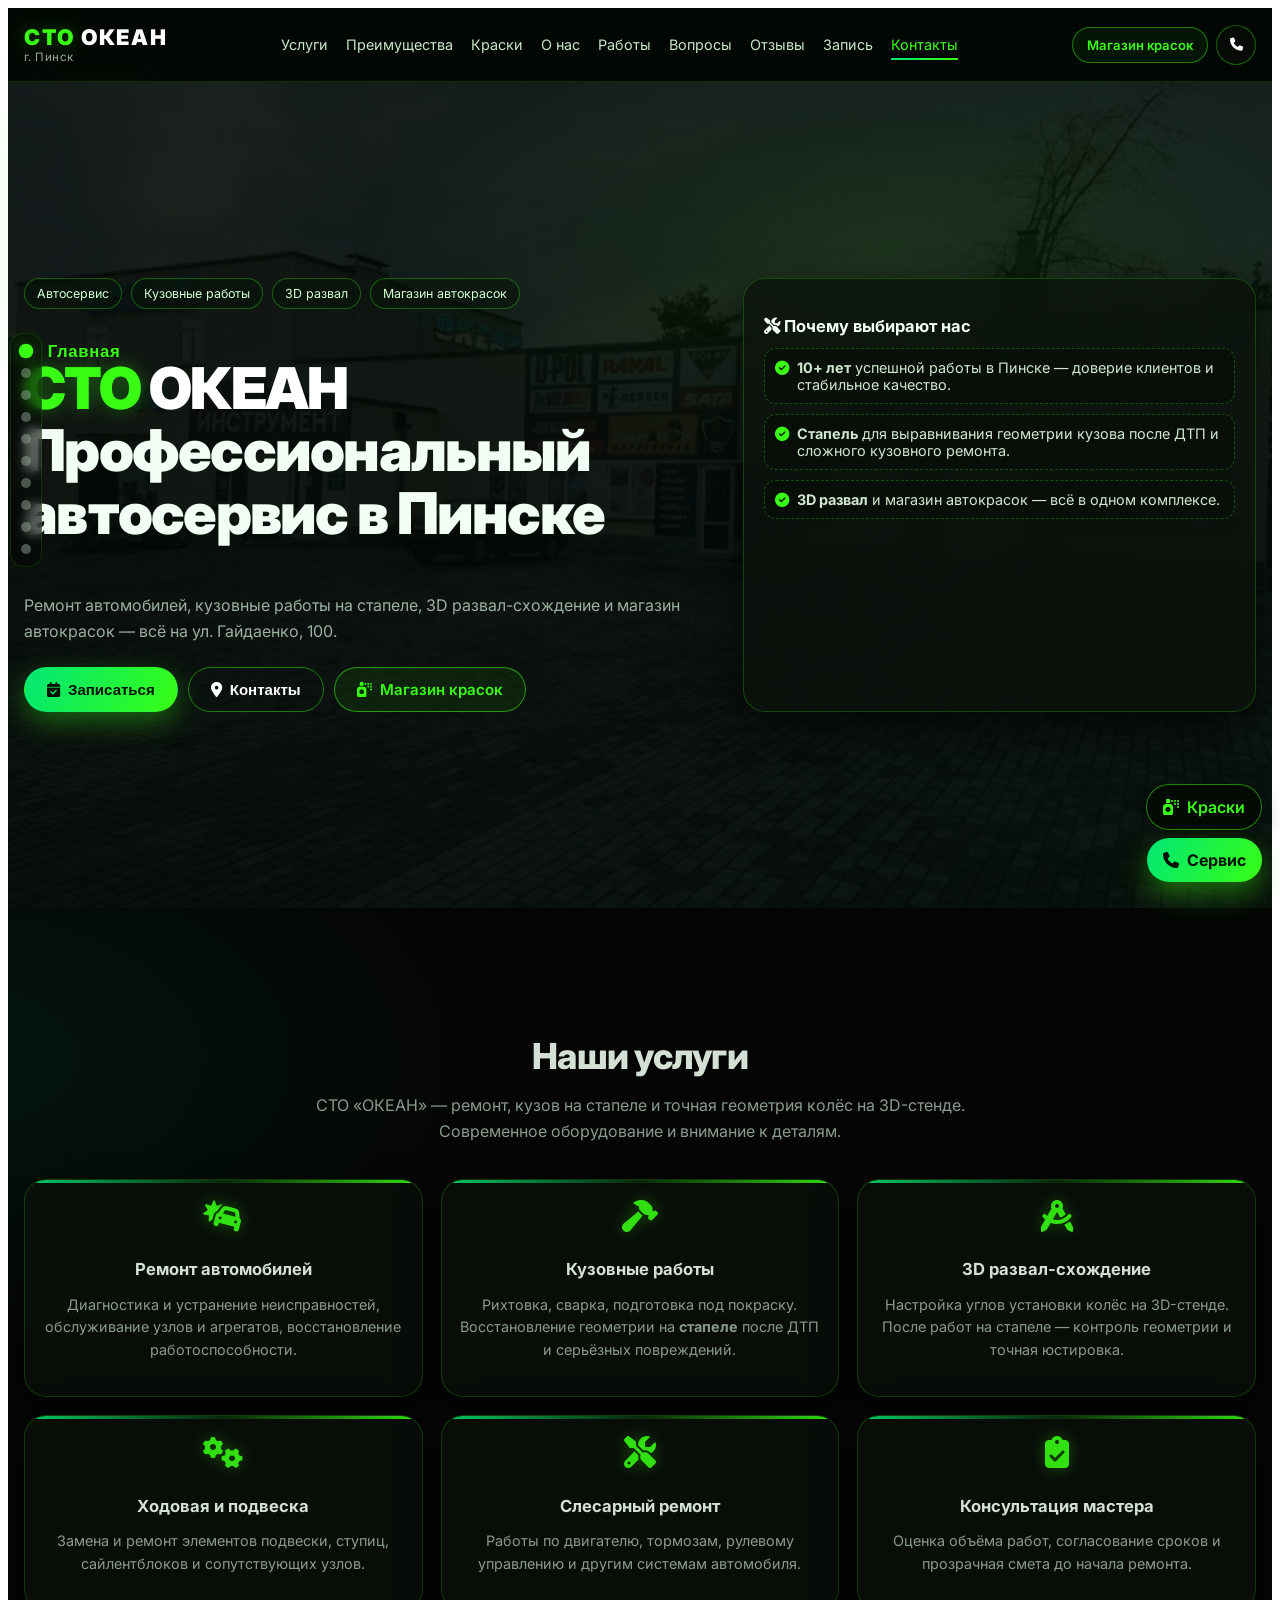
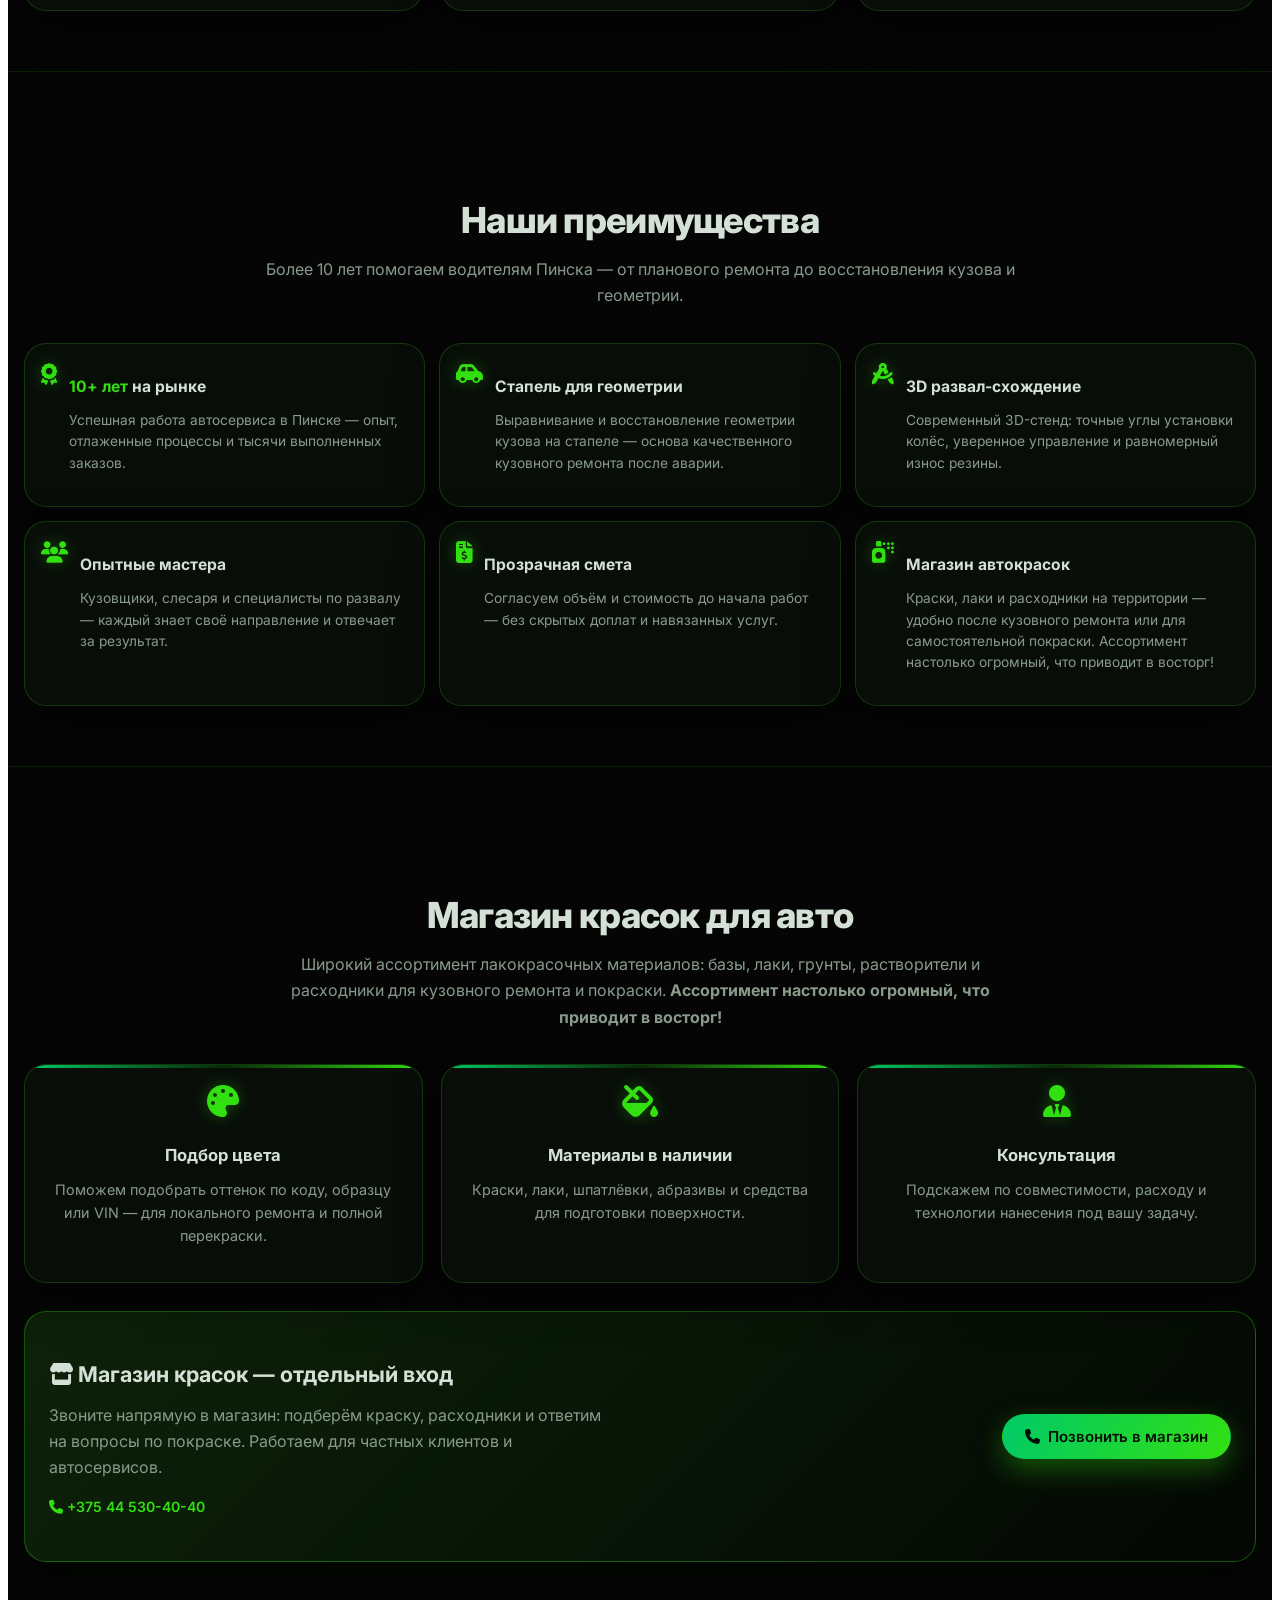
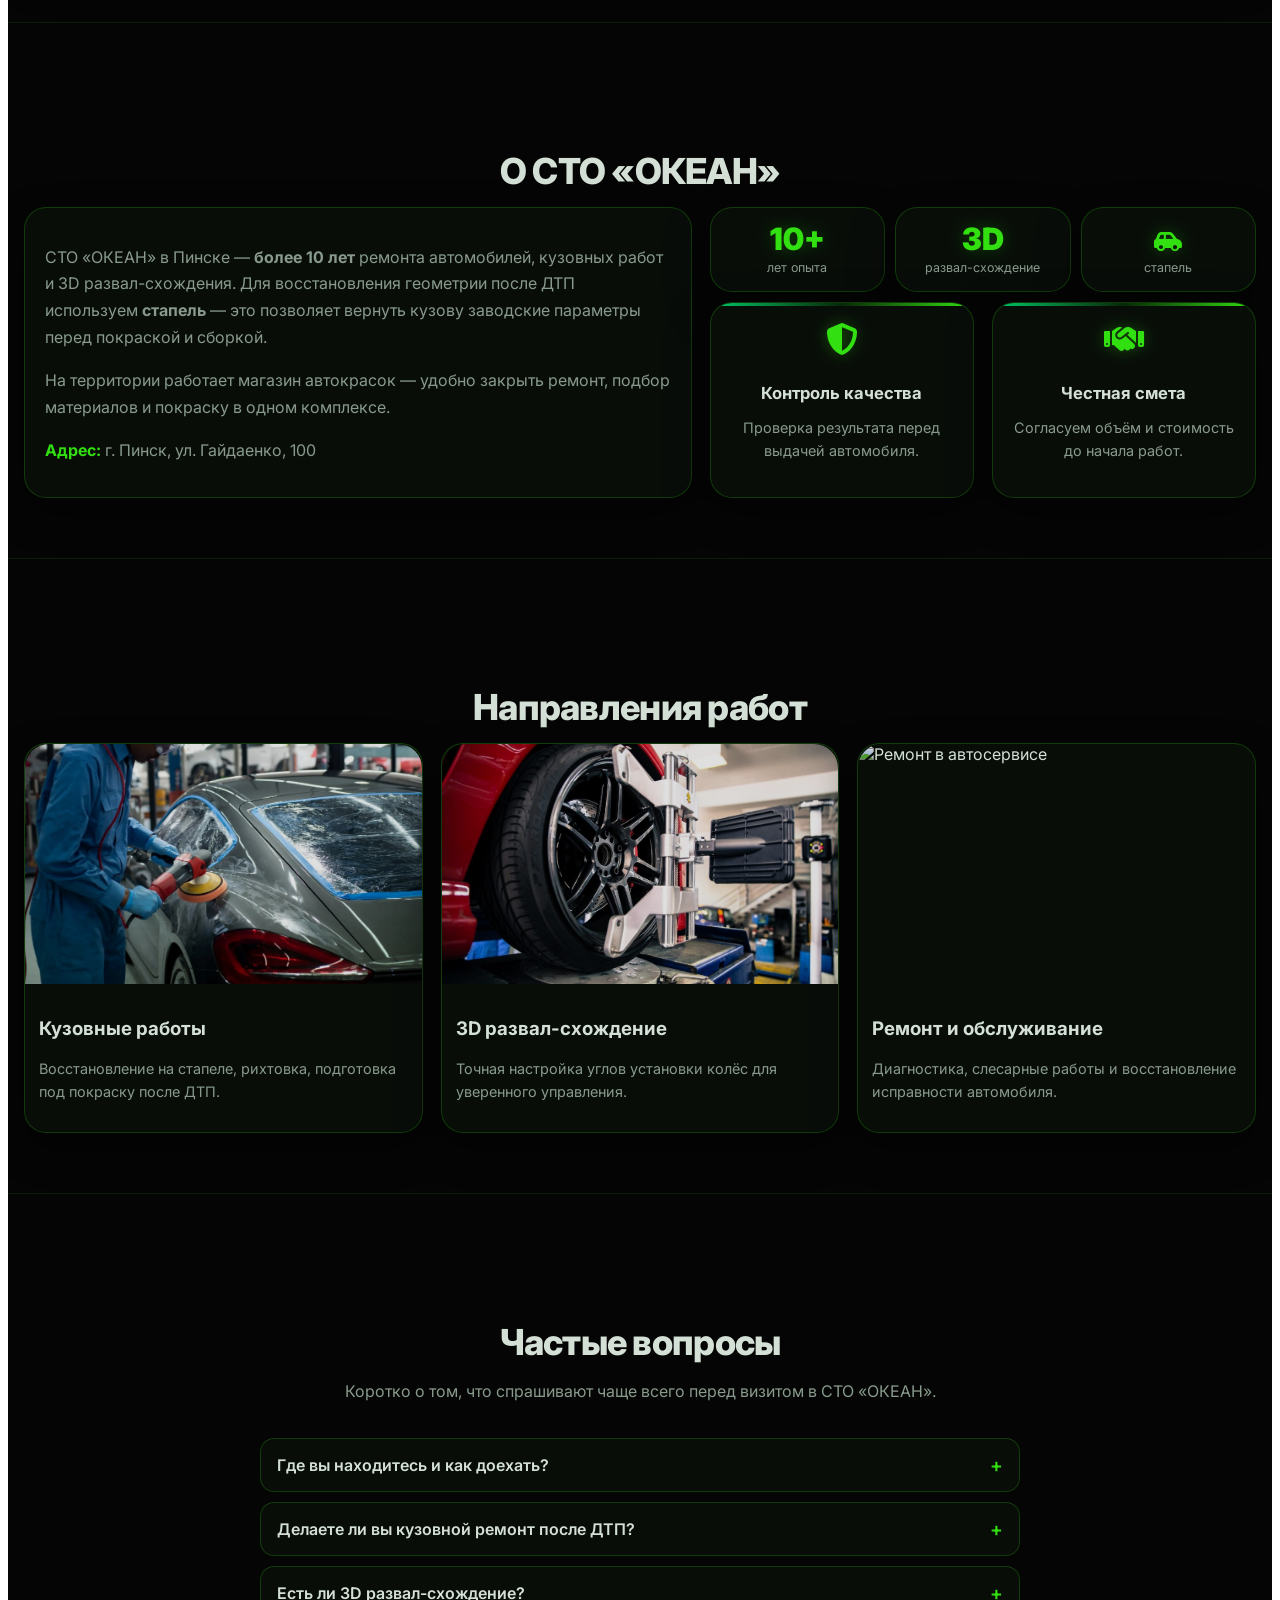
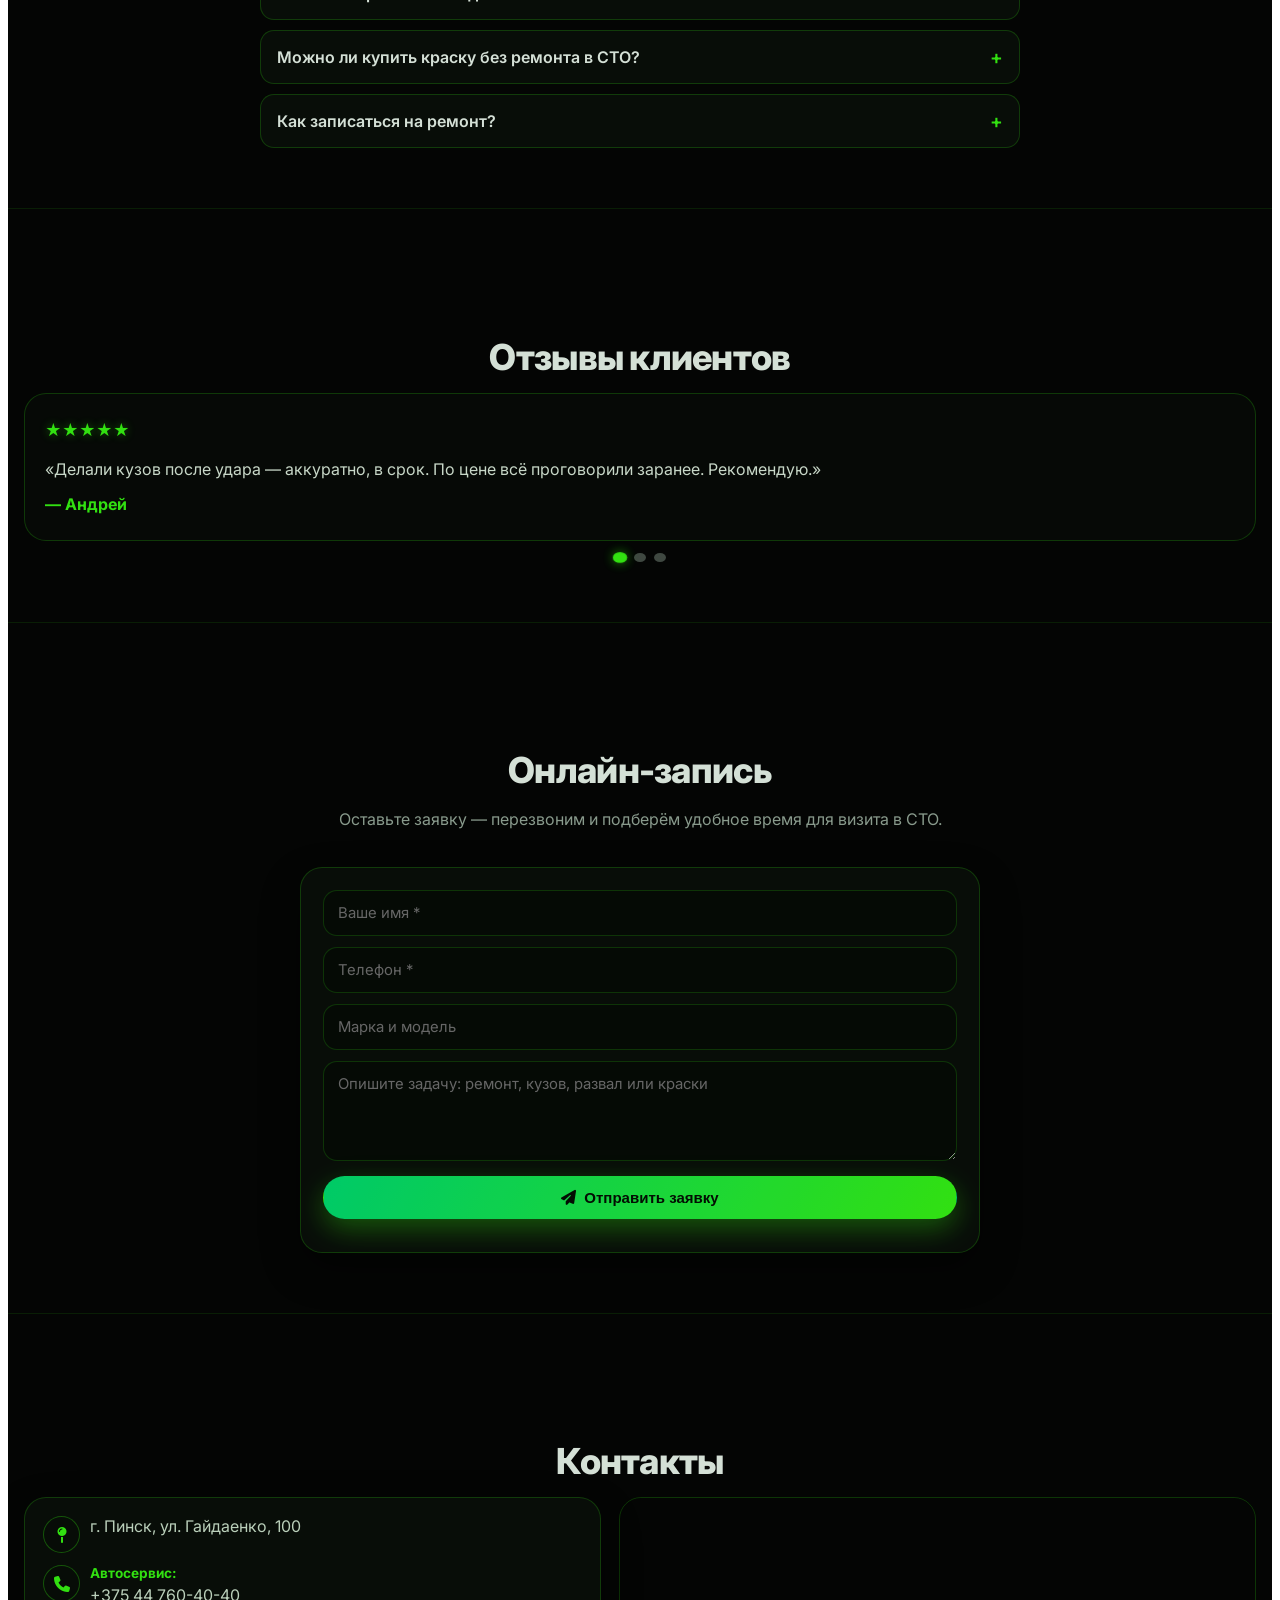
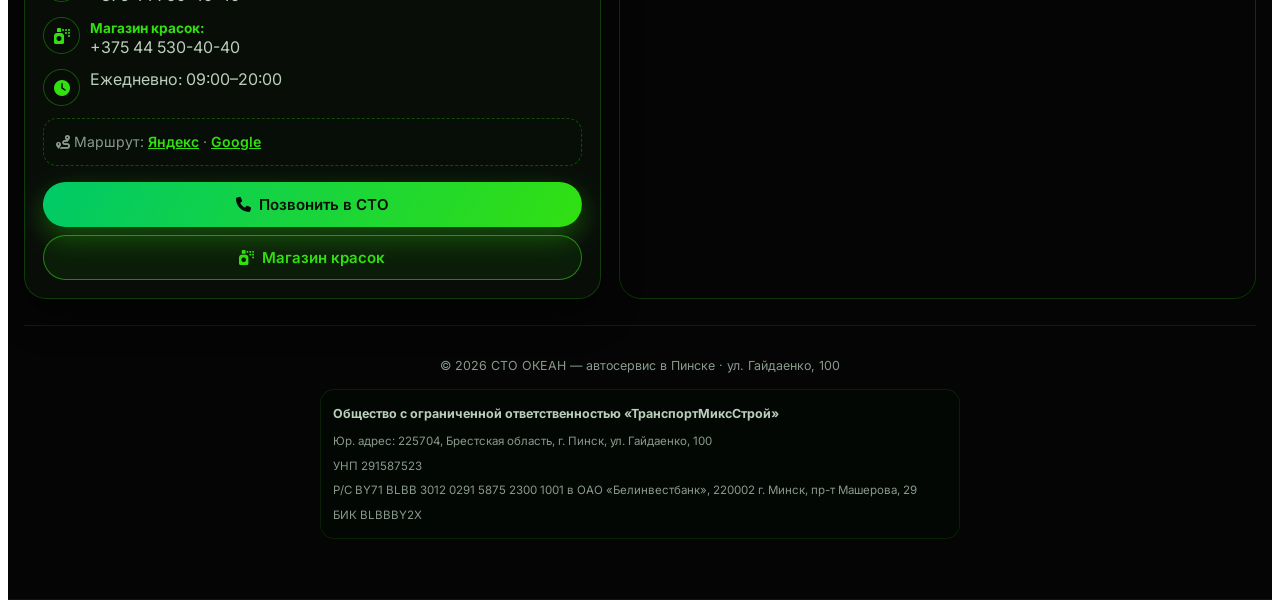
==== commit 10f629af: "index.html" ====
--- a/index.html
+++ b/index.html
@@ -4,7 +4,7 @@
   <meta charset="UTF-8" />
   <meta name="viewport" content="width=device-width, initial-scale=1.0, viewport-fit=cover" />
   <title>СТО ОКЕАН — автосервис в Пинске | кузов, стапель, 3D развал, краски</title>
-  <meta name="description" content="СТО ОКЕАН в Пинске: ремонт авто, кузовные работы на стапеле, 3D развал-схождение, магазин автокрасок. ул. Гайдаенко, 100. Тел. +375 44 760-20-20." />
+  <meta name="description" content="СТО ОКЕАН в Пинске: ремонт авто, кузовные работы на стапеле, 3D развал-схождение, магазин автокрасок. ул. Гайдаенко, 100. Тел. +375 44 760-40-40." />
   <meta name="keywords" content="автосервис Пинск, СТО ОКЕАН, кузовной ремонт Пинск, стапель Пинск, 3D развал схождение Пинск, магазин красок для авто Пинск, ремонт авто Гайдаенко" />
   <meta name="robots" content="index, follow, max-snippet:-1, max-image-preview:large" />
   <meta name="author" content="СТО ОКЕАН" />
@@ -890,7 +890,7 @@
         "name": "СТО ОКЕАН",
         "url": "https://tolkachev14881488-beep.github.io/okeansto/",
         "image": "https://tolkachev14881488-beep.github.io/okeansto/hero-bg.png",
-        "telephone": ["+375447602020", "+375447604040", "+375445304040"],
+        "telephone": ["+375447604040", "+375445304040"],
         "priceRange": "$$",
         "address": {
           "@type": "PostalAddress",
@@ -938,7 +938,7 @@
           {
             "@type": "Question",
             "name": "Как записаться в автосервис?",
-            "acceptedAnswer": { "@type": "Answer", "text": "Позвоните по телефонам +375 44 760-20-20 или +375 44 760-40-40 либо оставьте заявку на сайте." }
+            "acceptedAnswer": { "@type": "Answer", "text": "Позвоните по телефону +375 44 760-40-40 либо оставьте заявку на сайте." }
           }
         ]
       }
@@ -966,7 +966,7 @@
       <a href="#contacts">Контакты</a>
     </nav>
     <div class="drawer-cta">
-      <a class="btn btn-primary" href="tel:+375447602020"><i class="fas fa-phone"></i> Позвонить в СТО</a>
+      <a class="btn btn-primary" href="tel:+375447604040"><i class="fas fa-phone"></i> Позвонить в СТО</a>
       <a class="btn btn-paint" href="tel:+375445304040"><i class="fas fa-spray-can"></i> Магазин красок</a>
     </div>
   </aside>
@@ -990,7 +990,7 @@
       </nav>
       <div class="head-actions">
         <a class="btn-head btn-head-paint" href="tel:+375445304040">Магазин красок</a>
-        <a class="btn-head btn-head-phone" href="tel:+375447602020" aria-label="Позвонить в СТО"><i class="fas fa-phone"></i></a>
+        <a class="btn-head btn-head-phone" href="tel:+375447604040" aria-label="Позвонить в СТО"><i class="fas fa-phone"></i></a>
         <button class="nav-toggle" id="navToggle" type="button" aria-expanded="false" aria-controls="mobileDrawer" aria-label="Открыть меню">
           <i class="fas fa-bars" aria-hidden="true"></i>
         </button>
@@ -1022,7 +1022,7 @@
           <div class="hero-list">
             <div class="hero-item"><i class="fas fa-check-circle"></i><span><strong>10+ лет</strong> успешной работы в Пинске — доверие клиентов и стабильное качество.</span></div>
             <div class="hero-item"><i class="fas fa-check-circle"></i><span><strong>Стапель</strong> для выравнивания геометрии кузова после ДТП и сложного кузовного ремонта.</span></div>
-            <div class="hero-item"><i class="fas fa-check-circle"></i><span><strong>3D развал</strong> и магазин автокрасок — всё в одном месте.</span></div>
+            <div class="hero-item"><i class="fas fa-check-circle"></i><span><strong>3D развал</strong> и магазин автокрасок — всё в одном комплексе.</span></div>
           </div>
         </aside>
       </div>
@@ -1111,7 +1111,7 @@
             <i class="fas fa-spray-can"></i>
             <div>
               <h3>Магазин автокрасок</h3>
-              <p>Краски, лаки и расходники на территории — удобно после кузовного ремонта или для самостоятельной покраски.</p>
+              <p>Краски, лаки и расходники на территории — удобно после кузовного ремонта или для самостоятельной покраски. Ассортимент настолько огромный, что приводит в восторг!</p>
             </div>
           </article>
         </div>
@@ -1121,7 +1121,7 @@
     <section id="paint" class="snap-sec" aria-labelledby="paint-title" data-scroll-label="Краски">
       <div class="container">
         <h2 class="sec-title reveal" id="paint-title">Магазин красок для авто</h2>
-        <p class="sec-sub reveal">Широкий ассортимент лакокрасочных материалов: базы, лаки, грунты, растворители и расходники для кузовного ремонта и покраски.</p>
+        <p class="sec-sub reveal">Широкий ассортимент лакокрасочных материалов: базы, лаки, грунты, растворители и расходники для кузовного ремонта и покраски. <strong>Ассортимент настолько огромный, что приводит в восторг!</strong></p>
         <div class="grid3">
           <article class="card paint-card reveal">
             <i class="fas fa-palette"></i>
@@ -1157,7 +1157,7 @@
         <div class="about">
           <div class="card about-txt reveal">
             <p>СТО «ОКЕАН» в Пинске — <strong>более 10 лет</strong> ремонта автомобилей, кузовных работ и 3D развал-схождения. Для восстановления геометрии после ДТП используем <strong>стапель</strong> — это позволяет вернуть кузову заводские параметры перед покраской и сборкой.</p>
-            <p>На территории работает магазин автокрасок — удобно закрыть ремонт, подбор материалов и покраску в одном месте.</p>
+            <p>На территории работает магазин автокрасок — удобно закрыть ремонт, подбор материалов и покраску в одном комплексе.</p>
             <p><strong style="color:var(--green2)">Адрес:</strong> г. Пинск, ул. Гайдаенко, 100</p>
           </div>
           <div class="reveal">
@@ -1218,7 +1218,7 @@
           </details>
           <details class="faq-item">
             <summary>Как записаться на ремонт?</summary>
-            <p>Позвоните по телефонам <a href="tel:+375447602020">+375 44 760-20-20</a> или <a href="tel:+375447604040">+375 44 760-40-40</a>, либо оставьте заявку в форме на сайте.</p>
+            <p>Позвоните по телефону <a href="tel:+375447604040">+375 44 760-40-40</a> либо оставьте заявку в форме на сайте.</p>
           </details>
         </div>
       </div>
@@ -1241,7 +1241,7 @@
             </article>
             <article class="rev">
               <div class="stars">★★★★★</div>
-              <p>«В магазине красок помогли подобрать оттенок — совпал идеально. Удобно, что всё в одном месте.»</p>
+              <p>«В магазине красок помогли подобрать оттенок — совпал идеально. Удобно, что всё в одном комплексе.»</p>
               <div class="author">— Олег</div>
             </article>
           </div>
@@ -1282,7 +1282,6 @@
               <i class="fas fa-phone"></i>
               <span class="phones-stack">
                 <strong style="color:var(--green2);font-size:.85rem">Автосервис:</strong>
-                <a href="tel:+375447602020" itemprop="telephone">+375 44 760-20-20</a>
                 <a href="tel:+375447604040" itemprop="telephone">+375 44 760-40-40</a>
               </span>
             </div>
@@ -1301,7 +1300,7 @@
               <a href="https://www.google.com/maps/dir/?api=1&destination=52.122,26.095" target="_blank" rel="noopener noreferrer">Google</a>
             </div>
             <div style="margin-top:16px">
-              <a class="btn btn-primary" href="tel:+375447602020" style="width:100%;margin-bottom:8px"><i class="fas fa-phone"></i>Позвонить в СТО</a>
+              <a class="btn btn-primary" href="tel:+375447604040" style="width:100%;margin-bottom:8px"><i class="fas fa-phone"></i>Позвонить в СТО</a>
               <a class="btn btn-paint" href="tel:+375445304040" style="width:100%"><i class="fas fa-spray-can"></i>Магазин красок</a>
             </div>
           </div>
@@ -1331,7 +1330,7 @@
 
   <div class="fab-stack">
     <a class="fab-paint" href="tel:+375445304040" aria-label="Магазин красок"><i class="fas fa-spray-can" aria-hidden="true"></i><span>Краски</span></a>
-    <a class="call" href="tel:+375447602020" aria-label="Позвонить в СТО"><i class="fas fa-phone" aria-hidden="true"></i><span>Сервис</span></a>
+    <a class="call" href="tel:+375447604040" aria-label="Позвонить в СТО"><i class="fas fa-phone" aria-hidden="true"></i><span>Сервис</span></a>
   </div>
   <button class="top" id="stoTop" type="button" aria-label="Наверх"><i class="fas fa-arrow-up"></i></button>
 
@@ -1359,7 +1358,6 @@
           <div class="line">
             <i class="fas fa-phone"></i>
             <span class="phones-stack">
-              <a href="tel:+375447602020">+375 44 760-20-20</a>
               <a href="tel:+375447604040">+375 44 760-40-40</a>
             </span>
           </div>
@@ -1612,7 +1610,7 @@
       feedback(fbEl, '<span style="color:#8effb0">⏳ Отправка...</span>', 0);
       const emailOk = await sendToEmail(data.formData);
       if (!emailOk) {
-        feedback(fbEl, '<span style="color:#ff9f9f">❌ Ошибка отправки. Позвоните: +375 44 760-20-20</span>');
+        feedback(fbEl, '<span style="color:#ff9f9f">❌ Ошибка отправки. Позвоните: +375 44 760-40-40</span>');
         return;
       }
       const tgOk = await sendToTelegram(data.telegramText);
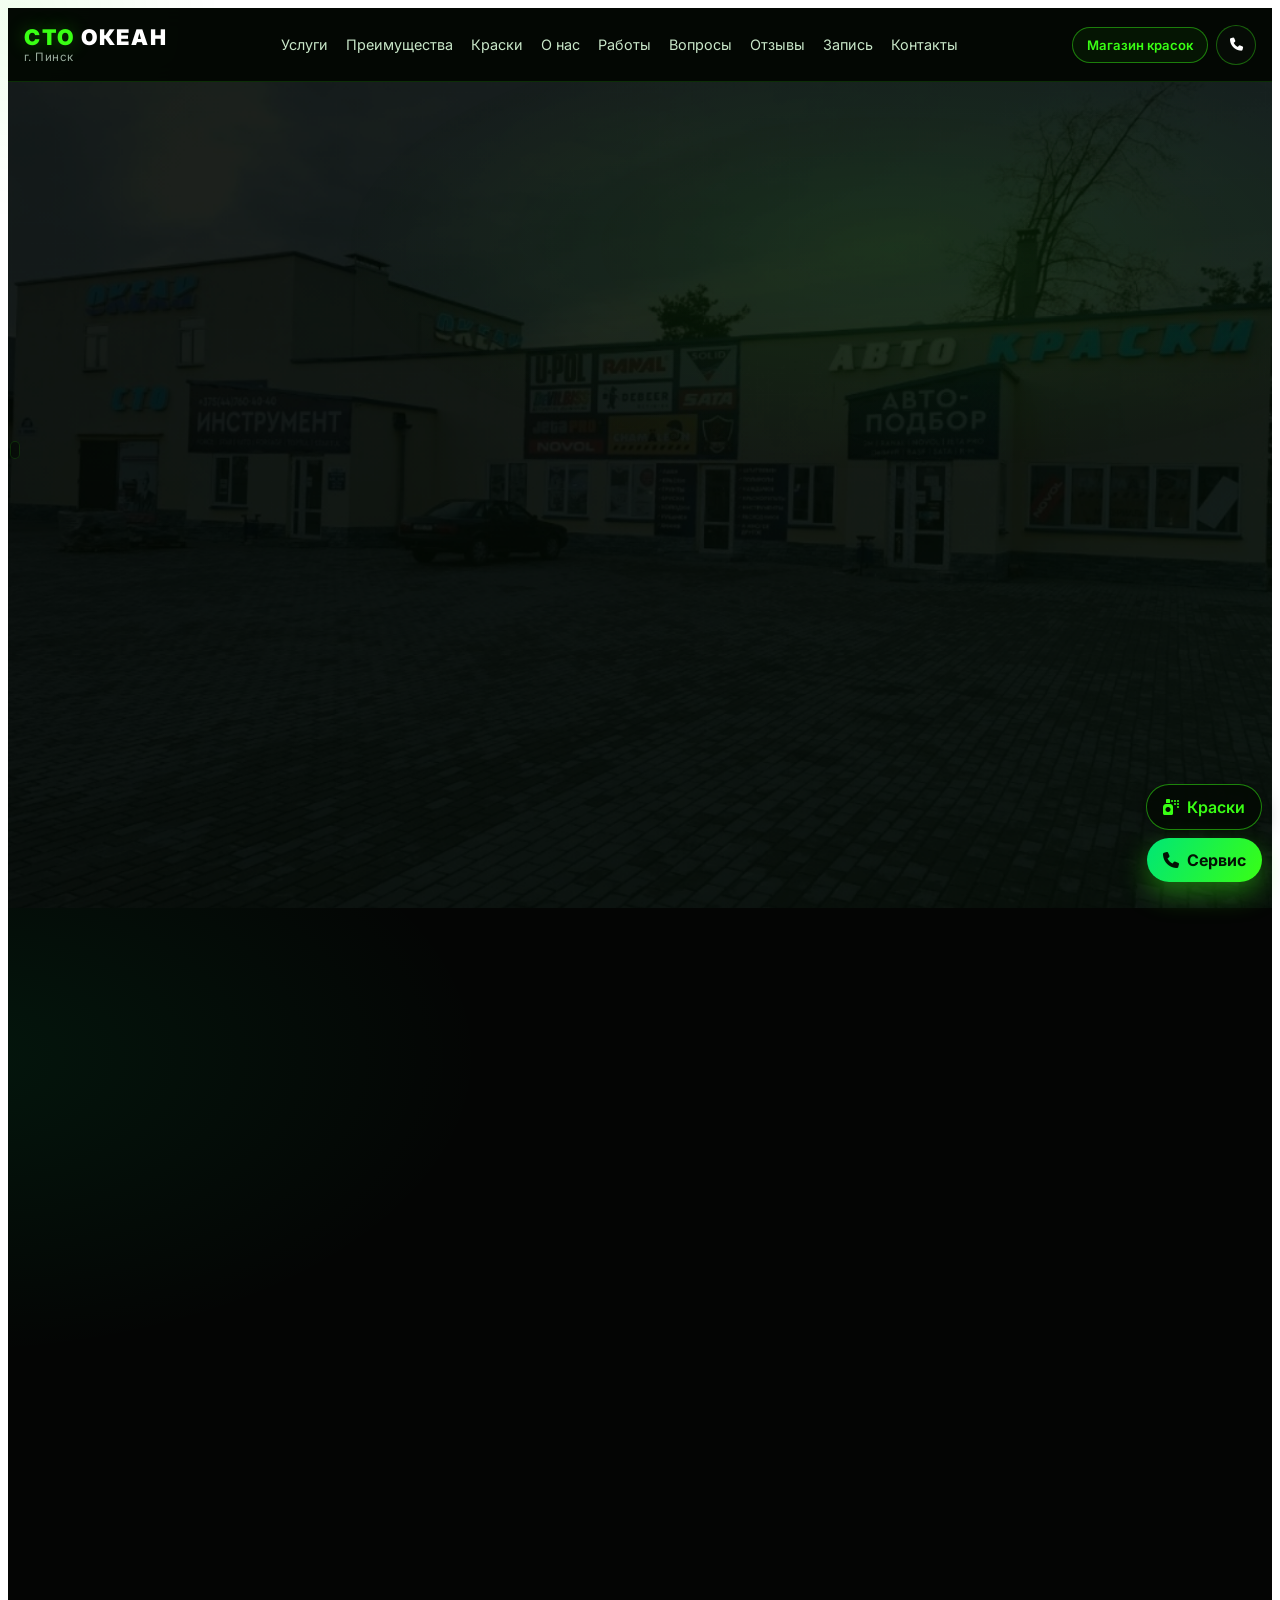
==== commit 8800d285: "index.html" ====
--- a/index.html
+++ b/index.html
@@ -20,14 +20,14 @@
   <meta property="og:site_name" content="СТО ОКЕАН" />
   <meta property="og:title" content="СТО ОКЕАН — автосервис в Пинске" />
   <meta property="og:description" content="Ремонт, кузов на стапеле, 3D развал-схождение, магазин автокрасок. ул. Гайдаенко, 100." />
-  <meta property="og:url" content="https://tolkachev14881488-beep.github.io/okeansto/" />
-  <meta property="og:image" content="https://tolkachev14881488-beep.github.io/okeansto/hero-bg.png" />
+  <meta property="og:url" content="https://okeancto.by/" />
+  <meta property="og:image" content="https://okeancto.by/hero-bg.png" />
   <meta property="og:image:alt" content="Автосервис СТО ОКЕАН в Пинске" />
 
   <meta name="twitter:card" content="summary_large_image" />
   <meta name="twitter:title" content="СТО ОКЕАН — автосервис в Пинске" />
   <meta name="twitter:description" content="Кузов, стапель, 3D развал, магазин автокрасок. ул. Гайдаенко, 100." />
-  <meta name="twitter:image" content="https://tolkachev14881488-beep.github.io/okeansto/hero-bg.png" />
+  <meta name="twitter:image" content="https://okeancto.by/hero-bg.png" />
 
   <link rel="preconnect" href="https://fonts.googleapis.com" />
   <link rel="preconnect" href="https://fonts.gstatic.com" crossorigin />
@@ -870,7 +870,7 @@
     }
   </style>
 
-  <link rel="canonical" href="https://tolkachev14881488-beep.github.io/okeansto/" />
+  <link rel="canonical" href="https://okeancto.by/" />
 
   <script type="application/ld+json">
   {
@@ -878,18 +878,18 @@
     "@graph": [
       {
         "@type": "WebSite",
-        "@id": "https://tolkachev14881488-beep.github.io/okeansto/#website",
-        "url": "https://tolkachev14881488-beep.github.io/okeansto/",
+        "@id": "https://okeancto.by/#website",
+        "url": "https://okeancto.by/",
         "name": "СТО ОКЕАН",
         "description": "Автосервис в Пинске: ремонт, кузов на стапеле, 3D развал, магазин автокрасок",
         "inLanguage": "ru"
       },
       {
         "@type": "AutoRepair",
-        "@id": "https://tolkachev14881488-beep.github.io/okeansto/#business",
+        "@id": "https://okeancto.by/#business",
         "name": "СТО ОКЕАН",
-        "url": "https://tolkachev14881488-beep.github.io/okeansto/",
-        "image": "https://tolkachev14881488-beep.github.io/okeansto/hero-bg.png",
+        "url": "https://okeancto.by/",
+        "image": "https://okeancto.by/hero-bg.png",
         "telephone": ["+375447604040", "+375445304040"],
         "priceRange": "$$",
         "address": {
@@ -945,8 +945,30 @@
     ]
   }
   </script>
+
+  <!-- Yandex.Metrika counter -->
+  <script>
+    (function(m,e,t,r,i,k,a){
+      m[i]=m[i]||function(){(m[i].a=m[i].a||[]).push(arguments)};
+      m[i].l=1*new Date();
+      for (var j = 0; j < document.scripts.length; j++) { if (document.scripts[j].src === r) { return; } }
+      k=e.createElement(t); a=e.getElementsByTagName(t)[0]; k.async=1; k.src=r; a.parentNode.insertBefore(k,a);
+    })(window, document, 'script', 'https://mc.yandex.ru/metrika/tag.js?id=109492000', 'ym');
+
+    ym(109492000, 'init', {
+      ssr: true,
+      webvisor: true,
+      clickmap: true,
+      ecommerce: 'dataLayer',
+      referrer: document.referrer,
+      url: location.href,
+      accurateTrackBounce: true,
+      trackLinks: true
+    });
+  </script>
 </head>
 <body>
+  <noscript><div><img src="https://mc.yandex.ru/watch/109492000" style="position:absolute; left:-9999px;" alt="" /></div></noscript>
 <div id="sto-root">
   <a class="skip-link" href="#main-content">К содержимому</a>
   <div class="scroll-glow" id="scrollGlow" aria-hidden="true"></div>
@@ -1644,29 +1666,4 @@
       formData.append("Автомобиль", car);
       formData.append("Задача", issue);
       formData.append("_subject", "СТО ОКЕАН — заявка с сайта");
-      const telegramText = `🌊 <b>СТО ОКЕАН — ЗАЯВКА</b>\n👤 ${name}\n📞 ${phone}\n🚗 ${car || "—"}\n📝 ${issue || "—"}`;
-      return { valid: !!(name && phone), formData, telegramText };
-    }
-  });
-
-  bindForm({
-    form: "#modalForm",
-    fb: "#modalFeedback",
-    closeModalId: "#callbackModal",
-    payload: () => {
-      const name = ($("#modalName", root)?.value || "").trim();
-      const phone = ($("#modalPhone", root)?.value || "").trim();
-      const car = ($("#modalCar", root)?.value || "").trim();
-      const formData = new FormData();
-      formData.append("Имя", name);
-      formData.append("Телефон", phone);
-      formData.append("Услуга", car);
-      formData.append("_subject", "СТО ОКЕАН — быстрая запись");
-      const telegramText = `🌊 <b>СТО ОКЕАН — БЫСТРАЯ ЗАПИСЬ</b>\n👤 ${name}\n📞 ${phone}\n🔧 ${car || "—"}`;
-      return { valid: !!(name && phone), formData, telegramText };
-    }
-  });
-})();
-</script>
-</body>
-</html>
+      const telegramText = `🌊 <b>СТО ОКЕАН — ЗАЯВКА</b>\n👤 ${name}\n📞 ${phone}\
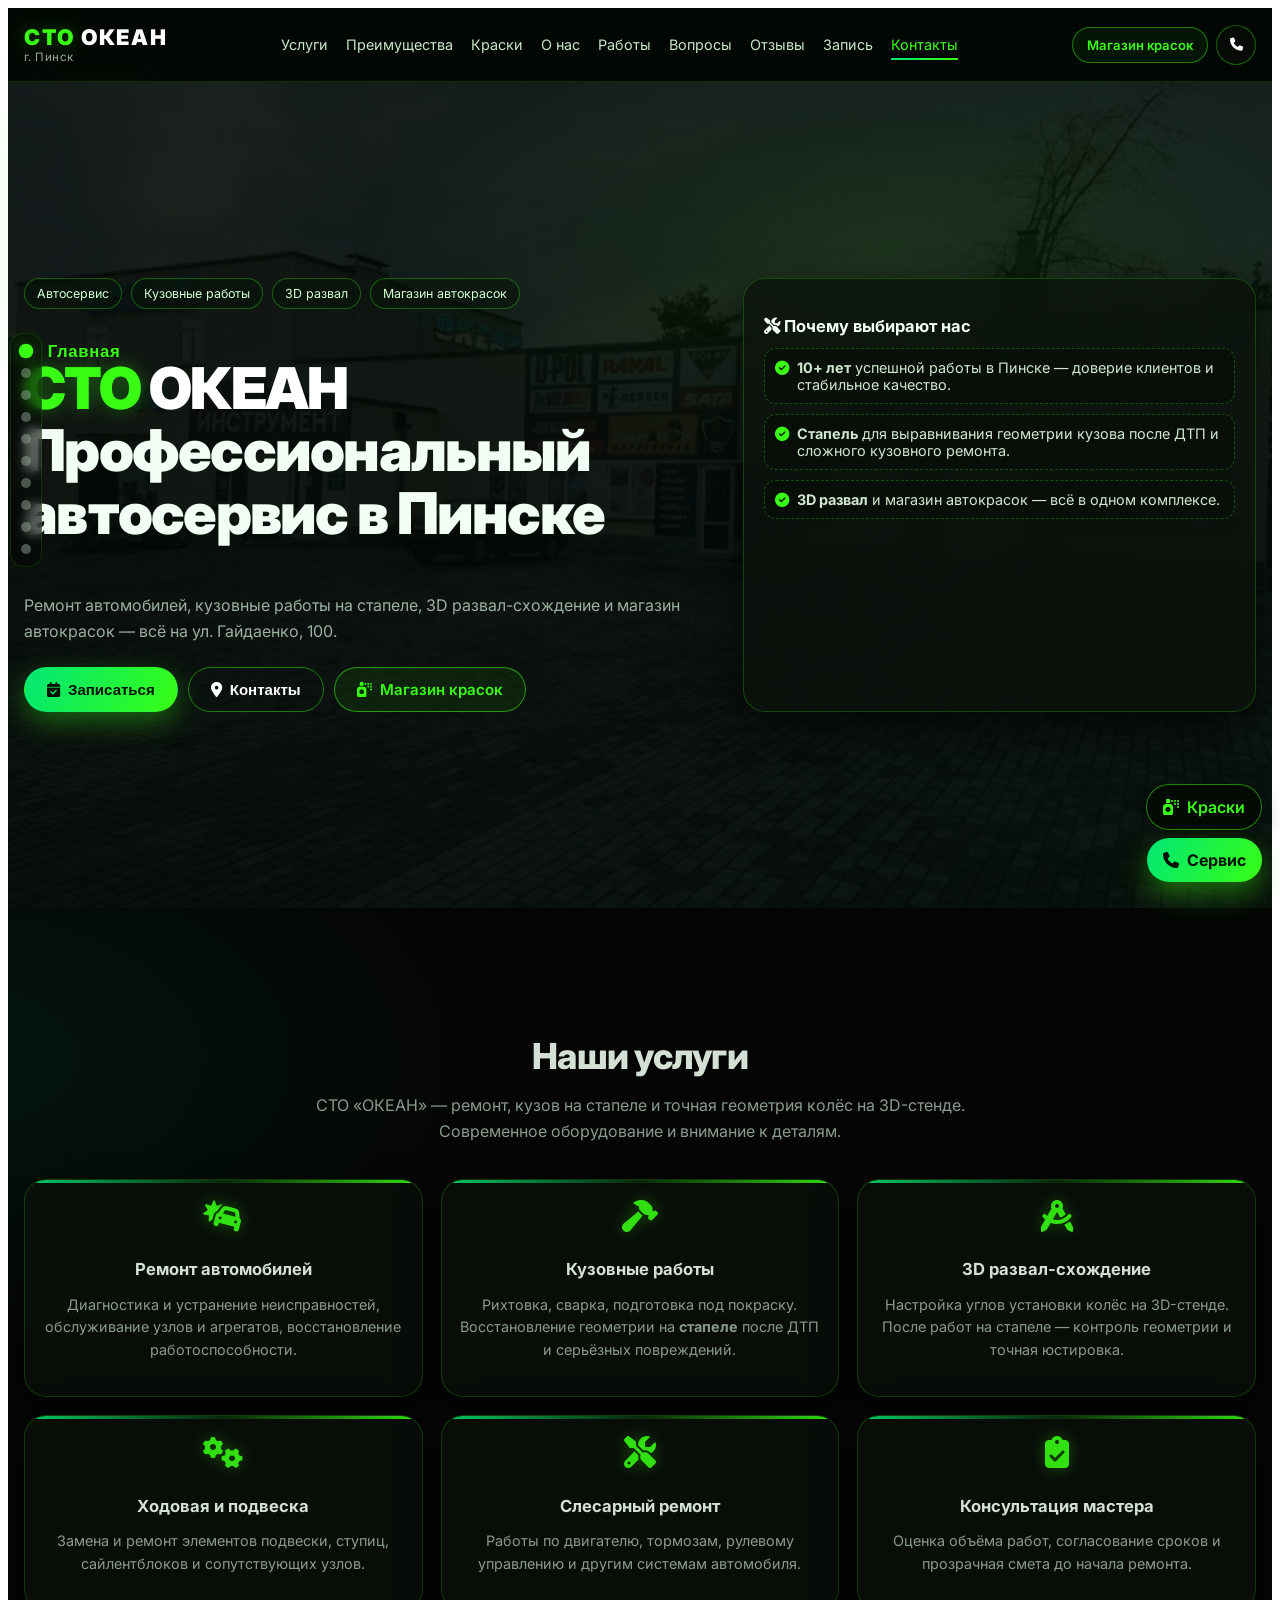
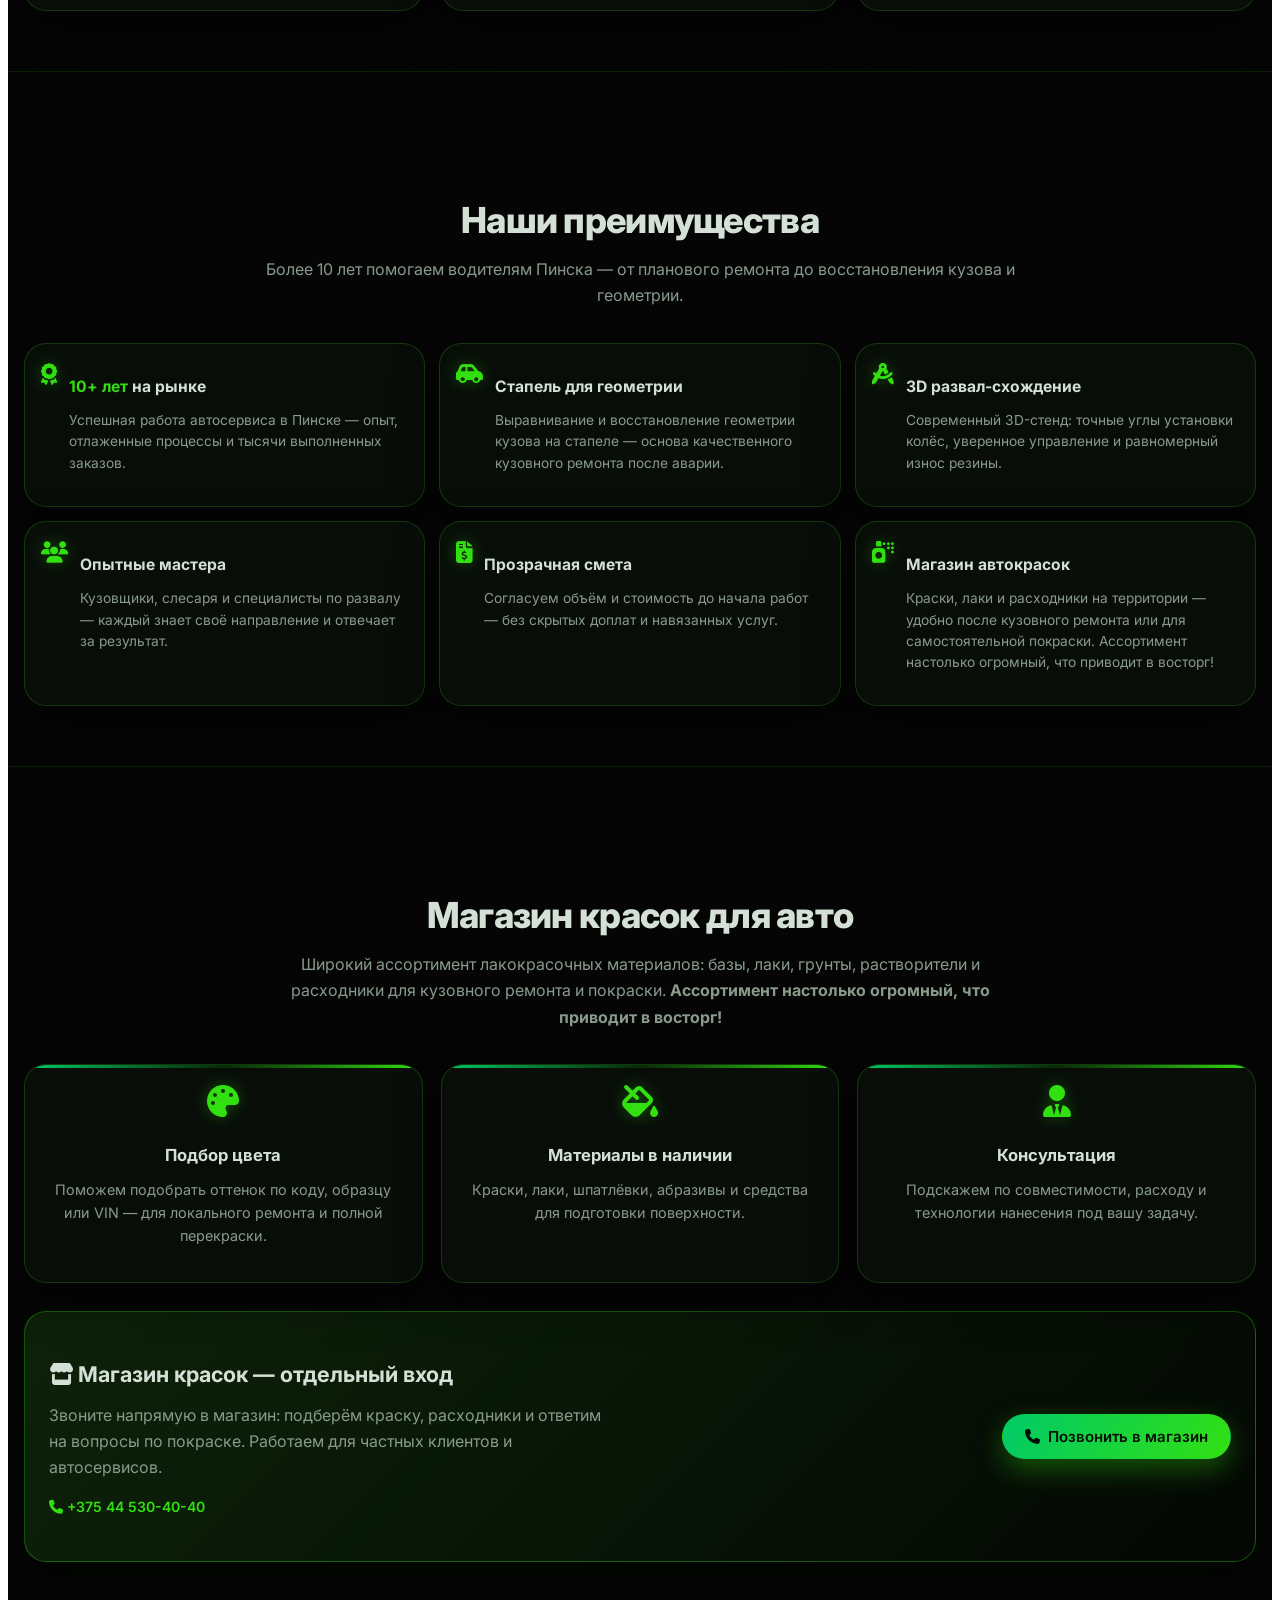
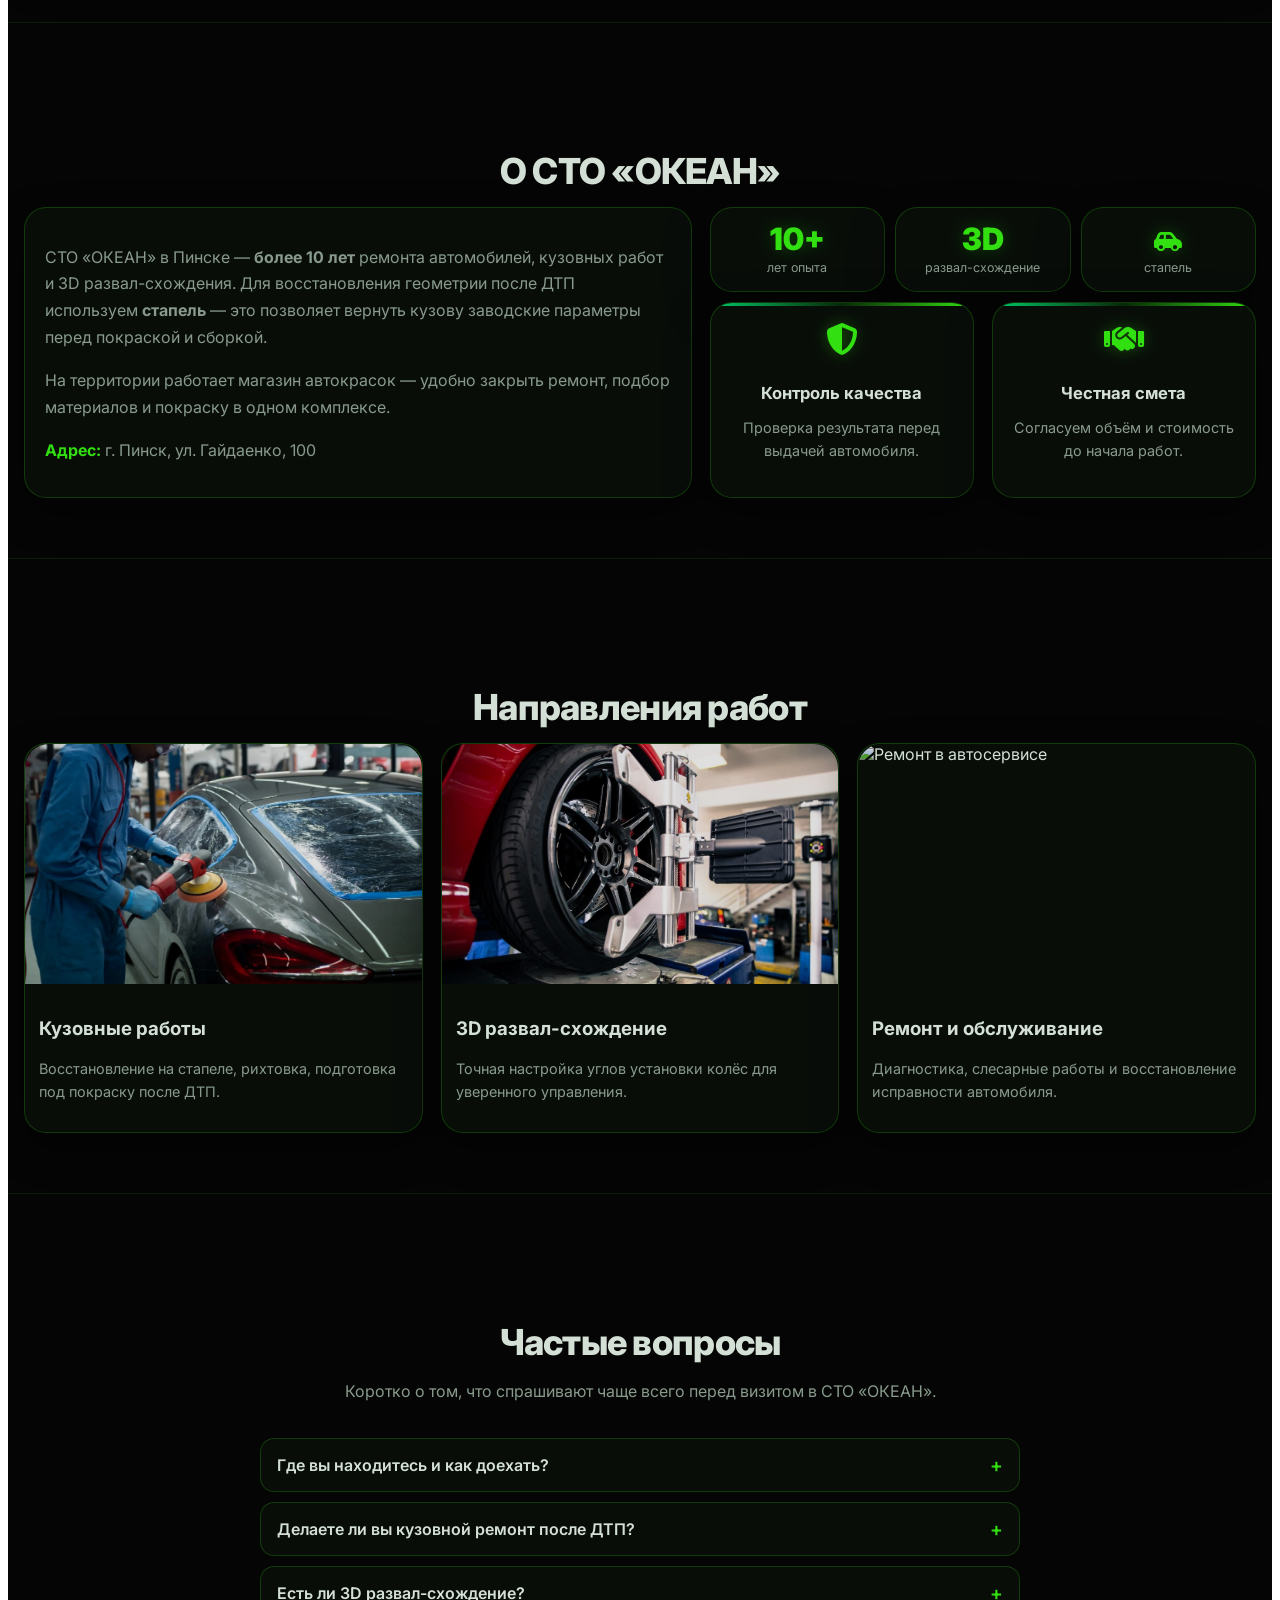
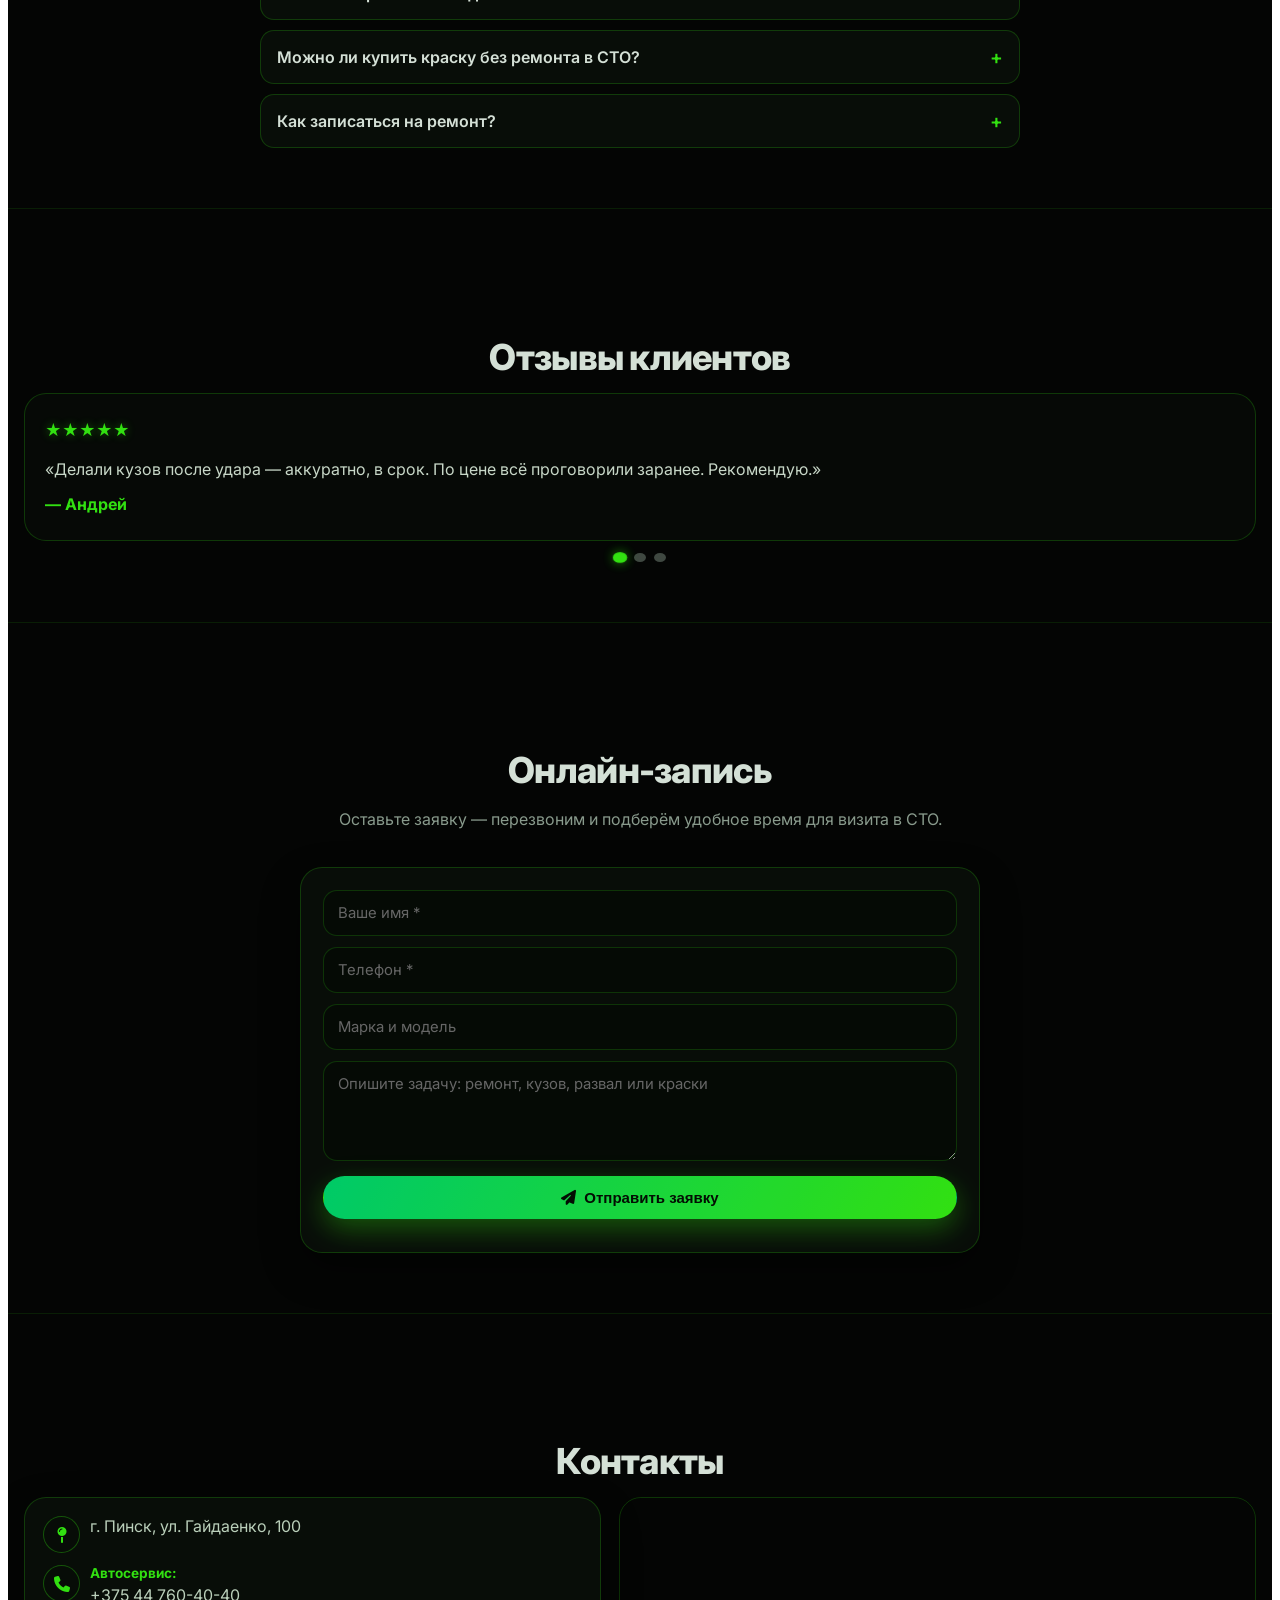
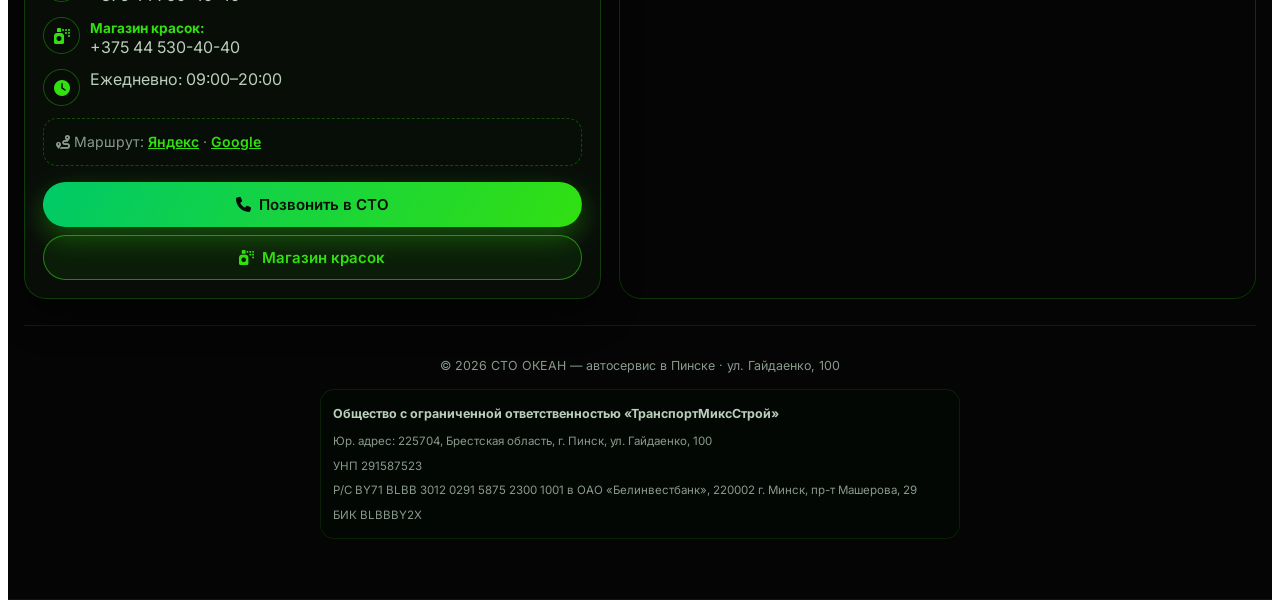
==== commit ac3390ce: "index.html" ====
--- a/index.html
+++ b/index.html
@@ -74,12 +74,16 @@
     }
     #sto-root .snap-sec { perspective: 1400px; }
     #sto-root .snap-sec > .container {
+      transform: none;
+      opacity: 1;
+    }
+    html.sto-js #sto-root .snap-sec > .container {
       transition: transform 0.9s cubic-bezier(0.22, 1, 0.36, 1), opacity 0.7s ease;
       transform: translateY(18px);
       transform-origin: center top;
       opacity: 0.88;
     }
-    #sto-root .snap-sec.in-view > .container {
+    html.sto-js #sto-root .snap-sec.in-view > .container {
       transform: none;
       opacity: 1;
     }
@@ -163,8 +167,9 @@
       border: 0;
     }
 
-    #sto-root .reveal { opacity: 0; transform: translateY(16px); transition: 0.6s ease; }
-    #sto-root .reveal.in { opacity: 1; transform: none; }
+    #sto-root .reveal { opacity: 1; transform: none; }
+    html.sto-js #sto-root .reveal:not(.in) { opacity: 0; transform: translateY(16px); transition: 0.6s ease; }
+    html.sto-js #sto-root .reveal.in { opacity: 1; transform: none; }
 
     #sto-root .btn {
       border: 1px solid rgba(57, 255, 20, 0.45);
@@ -946,29 +951,8 @@
   }
   </script>
 
-  <!-- Yandex.Metrika counter -->
-  <script>
-    (function(m,e,t,r,i,k,a){
-      m[i]=m[i]||function(){(m[i].a=m[i].a||[]).push(arguments)};
-      m[i].l=1*new Date();
-      for (var j = 0; j < document.scripts.length; j++) { if (document.scripts[j].src === r) { return; } }
-      k=e.createElement(t); a=e.getElementsByTagName(t)[0]; k.async=1; k.src=r; a.parentNode.insertBefore(k,a);
-    })(window, document, 'script', 'https://mc.yandex.ru/metrika/tag.js?id=109492000', 'ym');
-
-    ym(109492000, 'init', {
-      ssr: true,
-      webvisor: true,
-      clickmap: true,
-      ecommerce: 'dataLayer',
-      referrer: document.referrer,
-      url: location.href,
-      accurateTrackBounce: true,
-      trackLinks: true
-    });
-  </script>
 </head>
 <body>
-  <noscript><div><img src="https://mc.yandex.ru/watch/109492000" style="position:absolute; left:-9999px;" alt="" /></div></noscript>
 <div id="sto-root">
   <a class="skip-link" href="#main-content">К содержимому</a>
   <div class="scroll-glow" id="scrollGlow" aria-hidden="true"></div>
@@ -1401,6 +1385,7 @@
 
 <script>
 (() => {
+  document.documentElement.classList.add("sto-js");
   const $ = (s, p = document) => p.querySelector(s);
   const $$ = (s, p = document) => Array.from(p.querySelectorAll(s));
   const root = $("#sto-root");
@@ -1519,6 +1504,11 @@
   } else {
     snapSections.forEach((s) => s.classList.add("in-view"));
   }
+
+  setTimeout(() => {
+    $$(".reveal:not(.in)", root).forEach((el) => el.classList.add("in"));
+    snapSections.forEach((s) => s.classList.add("in-view"));
+  }, 2800);
 
   const getSectionIndex = () => {
     const y = window.scrollY + window.innerHeight * 0.38;
@@ -1666,4 +1656,45 @@
       formData.append("Автомобиль", car);
       formData.append("Задача", issue);
       formData.append("_subject", "СТО ОКЕАН — заявка с сайта");
-      const telegramText = `🌊 <b>СТО ОКЕАН — ЗАЯВКА</b>\n👤 ${name}\n📞 ${phone}\
+      const telegramText = `🌊 <b>СТО ОКЕАН — ЗАЯВКА</b>\n👤 ${name}\n📞 ${phone}\n🚗 ${car || "—"}\n📝 ${issue || "—"}`;
+      return { valid: !!(name && phone), formData, telegramText };
+    }
+  });
+
+  bindForm({
+    form: "#modalForm",
+    fb: "#modalFeedback",
+    closeModalId: "#callbackModal",
+    payload: () => {
+      const name = ($("#modalName", root)?.value || "").trim();
+      const phone = ($("#modalPhone", root)?.value || "").trim();
+      const car = ($("#modalCar", root)?.value || "").trim();
+      const formData = new FormData();
+      formData.append("Имя", name);
+      formData.append("Телефон", phone);
+      formData.append("Услуга", car);
+      formData.append("_subject", "СТО ОКЕАН — быстрая запись");
+      const telegramText = `🌊 <b>СТО ОКЕАН — БЫСТРАЯ ЗАПИСЬ</b>\n👤 ${name}\n📞 ${phone}\n🔧 ${car || "—"}`;
+      return { valid: !!(name && phone), formData, telegramText };
+    }
+  });
+})();
+</script>
+  <!-- Yandex.Metrika counter -->
+  <script>
+    (function(m,e,t,r,i,k,a){
+      m[i]=m[i]||function(){(m[i].a=m[i].a||[]).push(arguments)};
+      m[i].l=1*new Date();
+      for (var j = 0; j < document.scripts.length; j++) { if (document.scripts[j].src === r) { return; } }
+      k=e.createElement(t); a=e.getElementsByTagName(t)[0]; k.async=1; k.src=r; a.parentNode.insertBefore(k,a);
+    })(window, document, "script", "https://mc.yandex.ru/metrika/tag.js", "ym");
+    ym(109492000, "init", {
+      clickmap: true,
+      trackLinks: true,
+      accurateTrackBounce: true,
+      webvisor: true
+    });
+  </script>
+  <noscript><div><img src="https://mc.yandex.ru/watch/109492000" style="position:absolute; left:-9999px;" alt="" /></div></noscript>
+</body>
+</html>
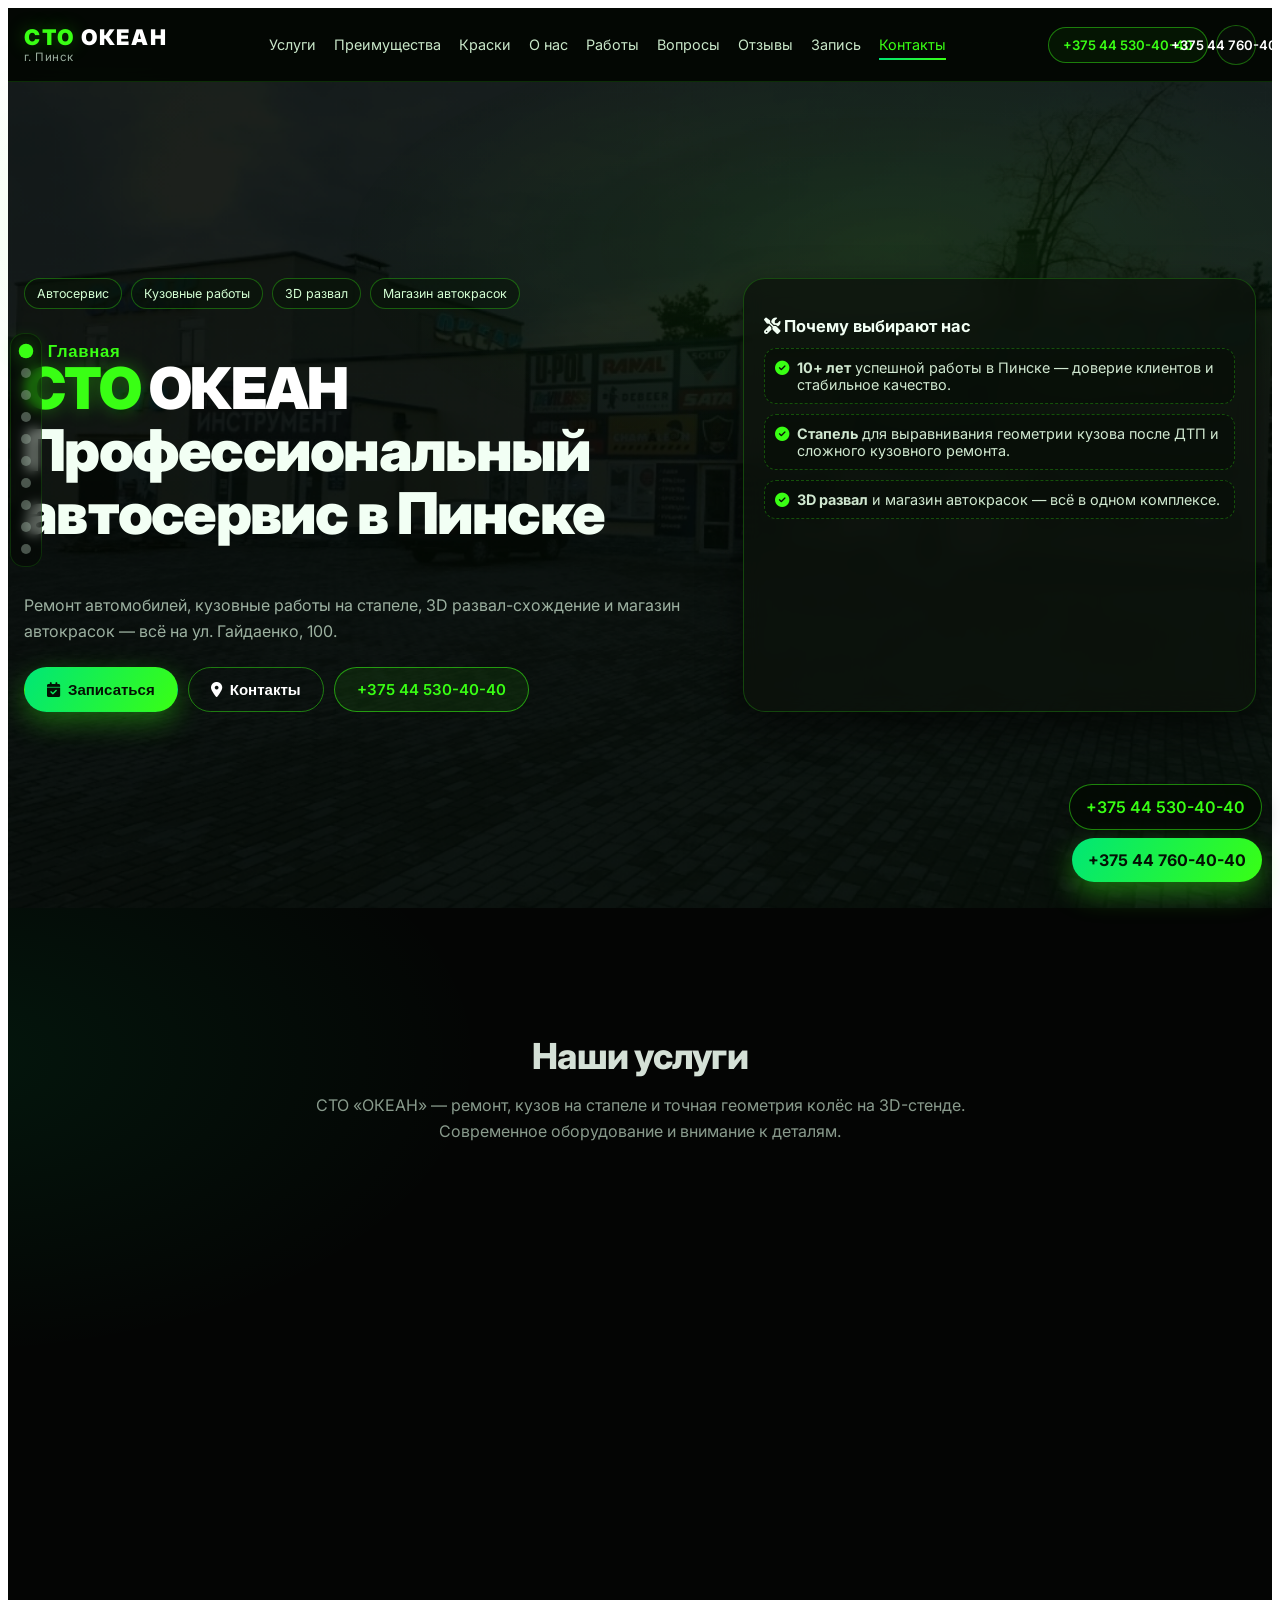
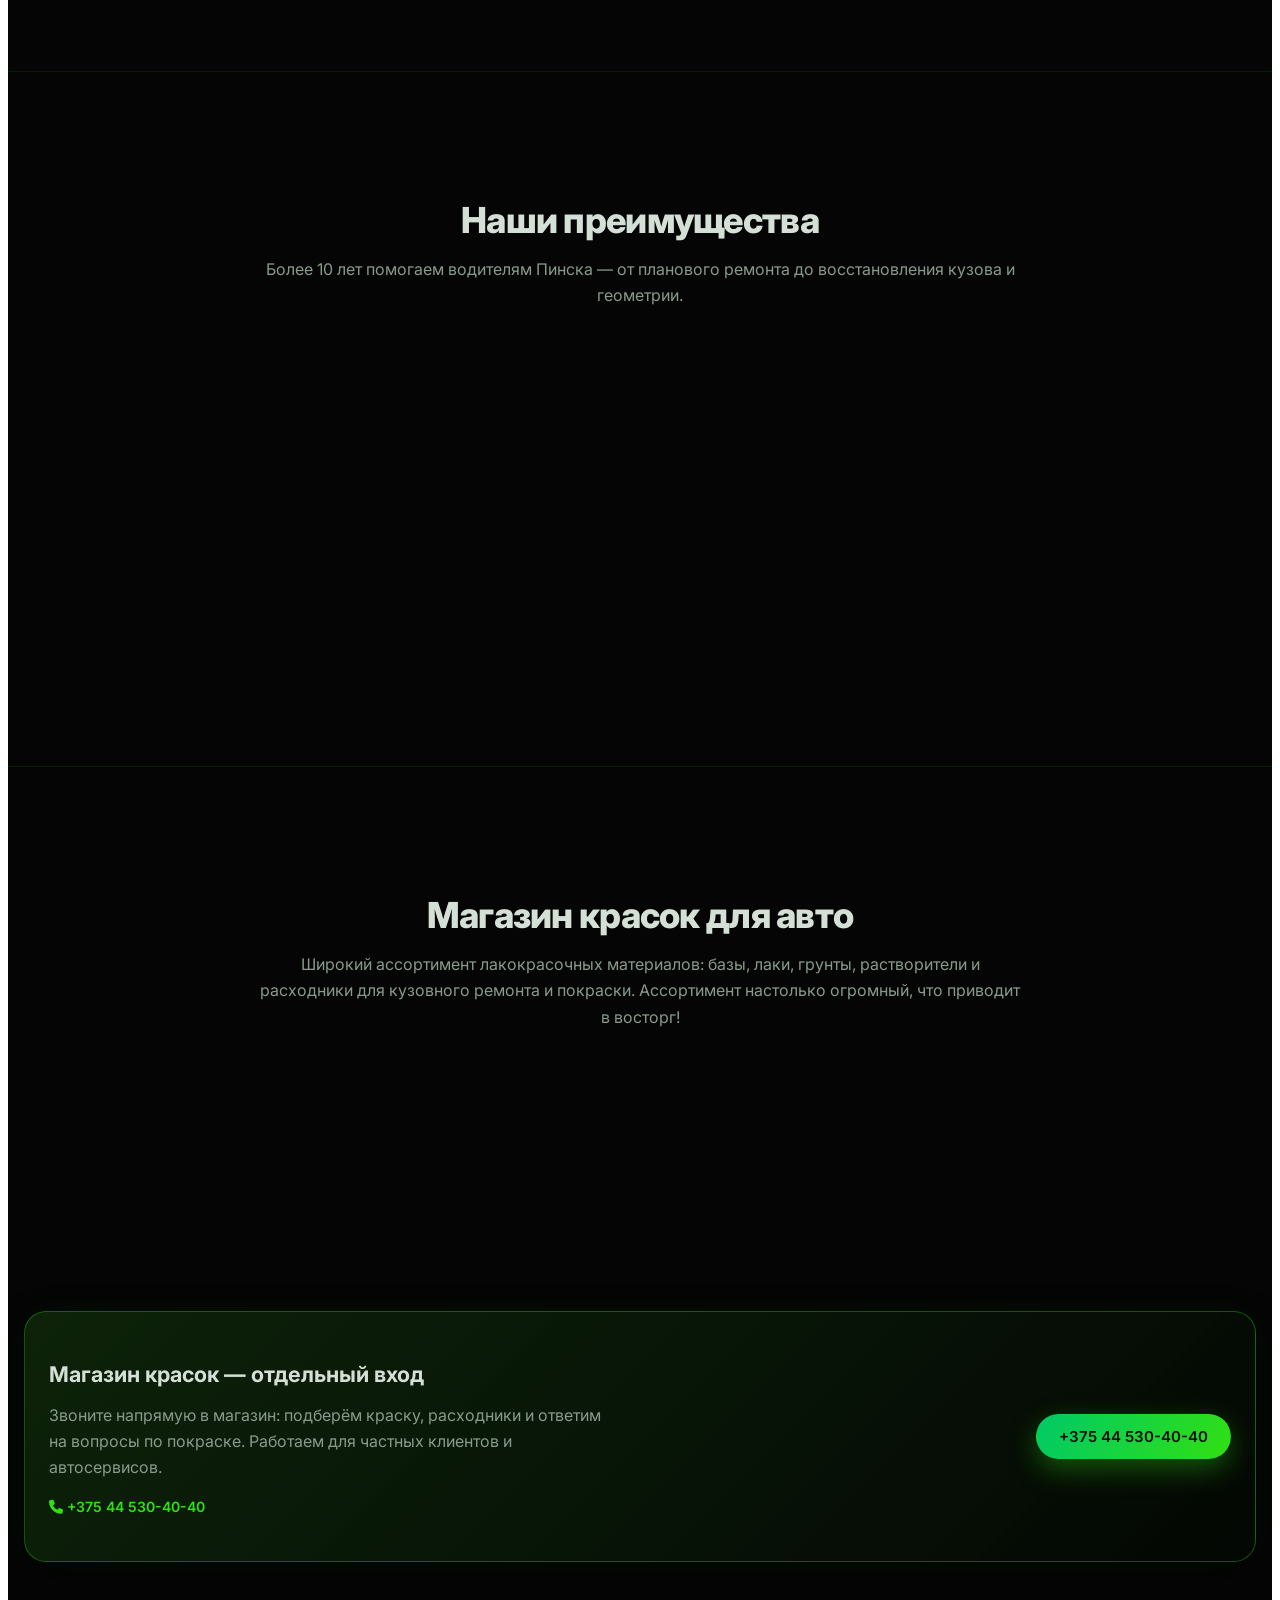
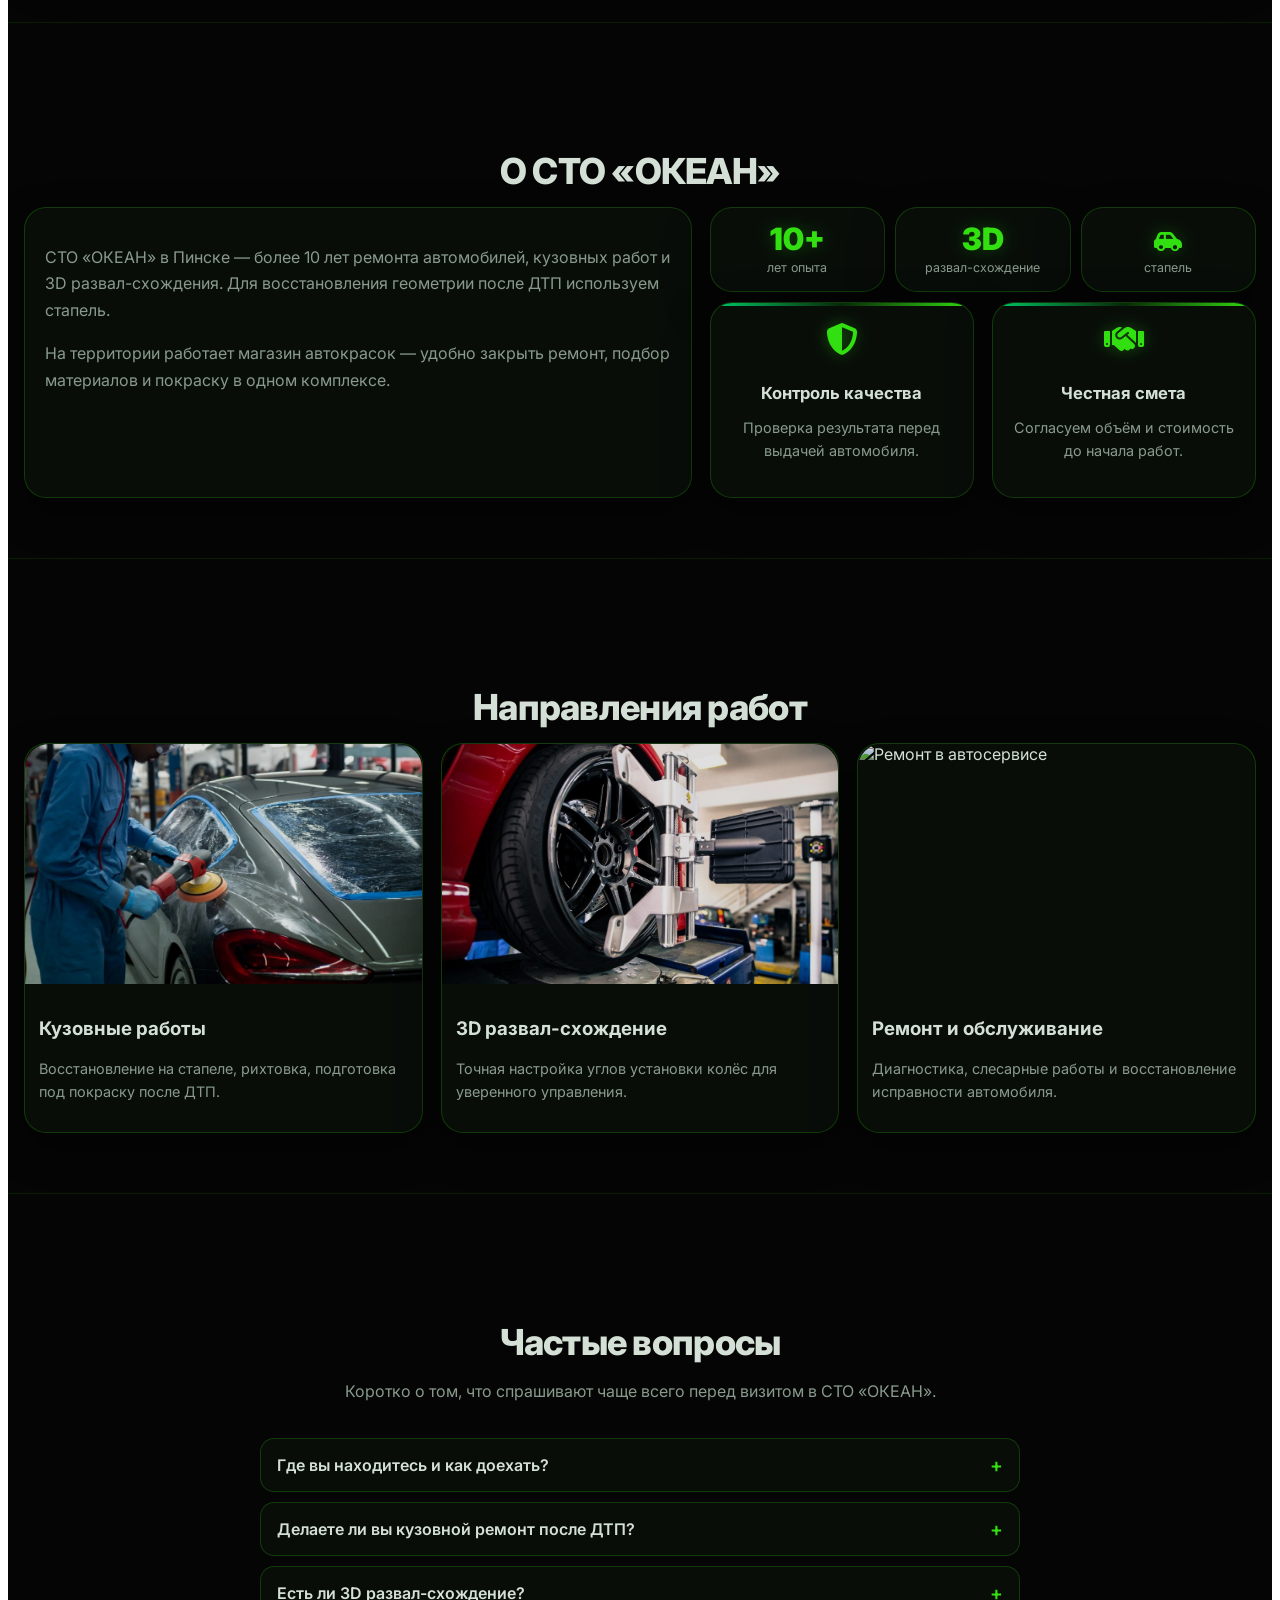
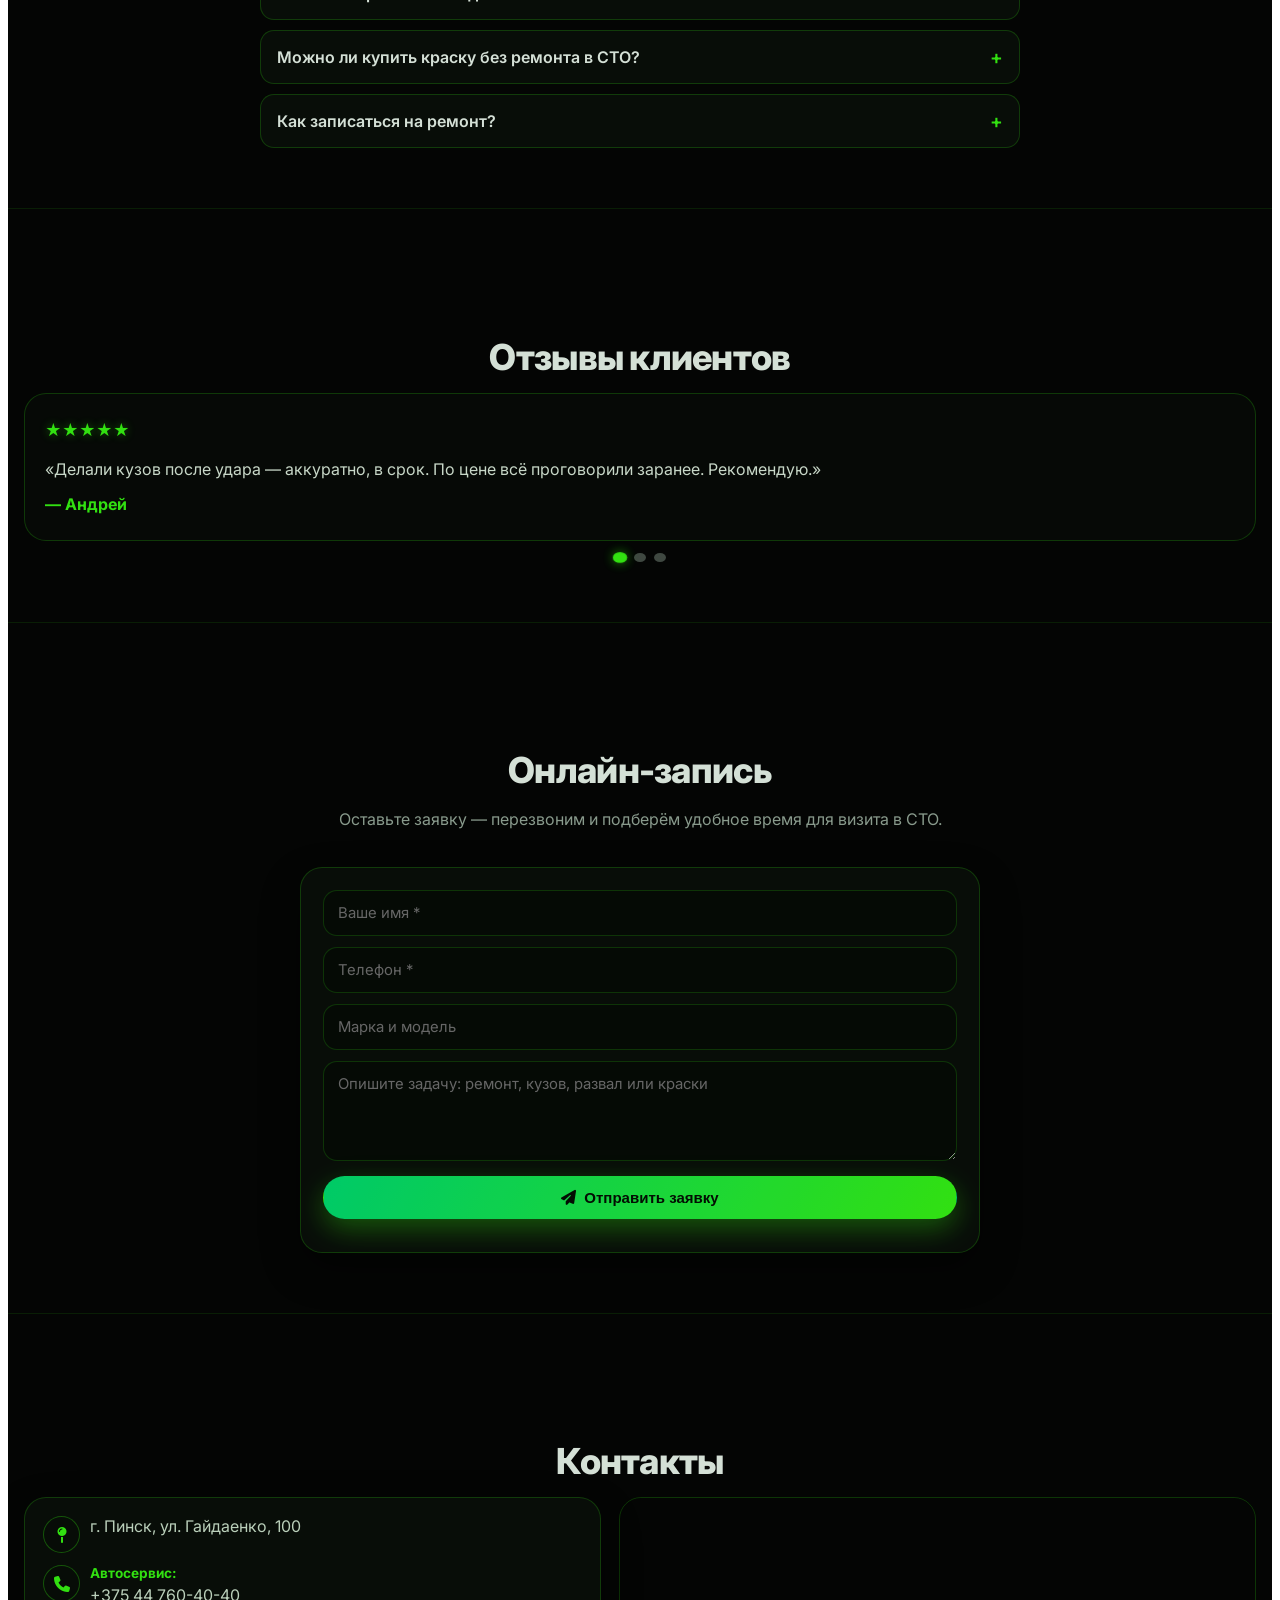
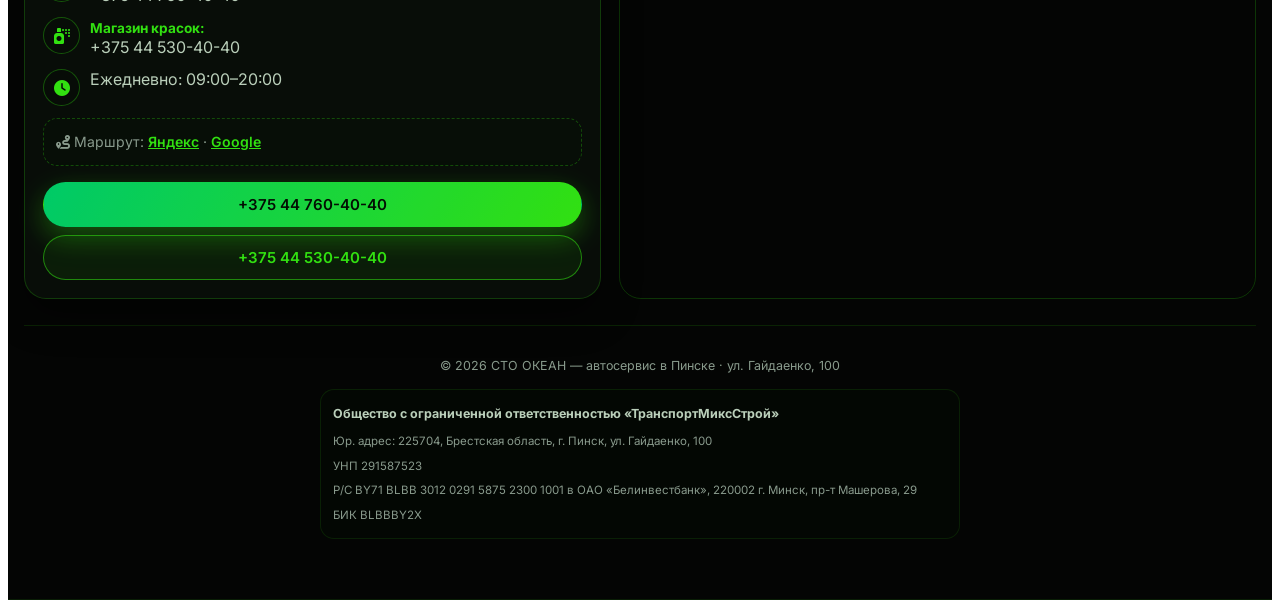
==== commit 798b9686: "Add admin panel, content JSON, Metrika and domain okeancto.by Co-authored-by: Cursor <cursoragent@cu" ====
--- a/index.html
+++ b/index.html
@@ -972,8 +972,8 @@
       <a href="#contacts">Контакты</a>
     </nav>
     <div class="drawer-cta">
-      <a class="btn btn-primary" href="tel:+375447604040"><i class="fas fa-phone"></i> Позвонить в СТО</a>
-      <a class="btn btn-paint" href="tel:+375445304040"><i class="fas fa-spray-can"></i> Магазин красок</a>
+      <a class="btn btn-primary" href="tel:+375447604040" data-phone="service"><i class="fas fa-phone"></i> Позвонить в СТО</a>
+      <a class="btn btn-paint" href="tel:+375445304040" data-phone="paint"><i class="fas fa-spray-can"></i> Магазин красок</a>
     </div>
   </aside>
 
@@ -995,8 +995,8 @@
         <a href="#contacts" data-nav>Контакты</a>
       </nav>
       <div class="head-actions">
-        <a class="btn-head btn-head-paint" href="tel:+375445304040">Магазин красок</a>
-        <a class="btn-head btn-head-phone" href="tel:+375447604040" aria-label="Позвонить в СТО"><i class="fas fa-phone"></i></a>
+        <a class="btn-head btn-head-paint" href="tel:+375445304040" data-phone="paint">Магазин красок</a>
+        <a class="btn-head btn-head-phone" href="tel:+375447604040" data-phone="service" aria-label="Позвонить в СТО"><i class="fas fa-phone"></i></a>
         <button class="nav-toggle" id="navToggle" type="button" aria-expanded="false" aria-controls="mobileDrawer" aria-label="Открыть меню">
           <i class="fas fa-bars" aria-hidden="true"></i>
         </button>
@@ -1014,18 +1014,18 @@
             <span class="badge">3D развал</span>
             <span class="badge">Магазин автокрасок</span>
           </div>
-          <h1><span class="logo-sto" style="color:var(--green2)">СТО</span> <span style="color:#fff">ОКЕАН</span><br>Профессиональный автосервис в Пинске</h1>
-          <p>Ремонт автомобилей, кузовные работы на стапеле, 3D развал-схождение и магазин автокрасок — всё на ул. Гайдаенко, 100.</p>
+          <h1><span class="logo-sto" style="color:var(--green2)">СТО</span> <span style="color:#fff">ОКЕАН</span><br><span id="hero-title-line">Профессиональный автосервис в Пинске</span></h1>
+          <p id="hero-subtitle">Ремонт автомобилей, кузовные работы на стапеле, 3D развал-схождение и магазин автокрасок — всё на ул. Гайдаенко, 100.</p>
           <div class="hero-actions">
             <button class="btn btn-primary open-modal-btn" type="button"><i class="fas fa-calendar-check"></i>Записаться</button>
             <button class="btn open-contacts-modal" type="button"><i class="fas fa-location-dot"></i>Контакты</button>
-            <a class="btn btn-paint" href="tel:+375445304040"><i class="fas fa-spray-can"></i>Магазин красок</a>
+            <a class="btn btn-paint" href="tel:+375445304040" data-phone="paint"><i class="fas fa-spray-can"></i>Магазин красок</a>
           </div>
         </div>
 
         <aside class="card hero-box reveal">
           <h3><i class="fas fa-screwdriver-wrench"></i> Почему выбирают нас</h3>
-          <div class="hero-list">
+          <div class="hero-list" id="hero-bullets">
             <div class="hero-item"><i class="fas fa-check-circle"></i><span><strong>10+ лет</strong> успешной работы в Пинске — доверие клиентов и стабильное качество.</span></div>
             <div class="hero-item"><i class="fas fa-check-circle"></i><span><strong>Стапель</strong> для выравнивания геометрии кузова после ДТП и сложного кузовного ремонта.</span></div>
             <div class="hero-item"><i class="fas fa-check-circle"></i><span><strong>3D развал</strong> и магазин автокрасок — всё в одном комплексе.</span></div>
@@ -1037,8 +1037,8 @@
     <section id="services" class="snap-sec" aria-labelledby="services-title" data-scroll-label="Услуги">
       <div class="container">
         <h2 class="sec-title reveal" id="services-title">Наши услуги</h2>
-        <p class="sec-sub reveal">СТО «ОКЕАН» — ремонт, кузов на стапеле и точная геометрия колёс на 3D-стенде. Современное оборудование и внимание к деталям.</p>
-        <div class="grid3">
+        <p class="sec-sub reveal" id="services-subtitle">СТО «ОКЕАН» — ремонт, кузов на стапеле и точная геометрия колёс на 3D-стенде. Современное оборудование и внимание к деталям.</p>
+        <div class="grid3" id="services-grid">
           <article class="card service reveal">
             <i class="fas fa-car-burst"></i>
             <h3>Ремонт автомобилей</h3>
@@ -1076,8 +1076,8 @@
     <section id="advantages" class="snap-sec" aria-labelledby="advantages-title" data-scroll-label="Плюсы">
       <div class="container">
         <h2 class="sec-title reveal" id="advantages-title">Наши преимущества</h2>
-        <p class="sec-sub reveal">Более 10 лет помогаем водителям Пинска — от планового ремонта до восстановления кузова и геометрии.</p>
-        <div class="adv-grid">
+        <p class="sec-sub reveal" id="advantages-subtitle">Более 10 лет помогаем водителям Пинска — от планового ремонта до восстановления кузова и геометрии.</p>
+        <div class="adv-grid" id="advantages-grid">
           <article class="card adv reveal">
             <i class="fas fa-award"></i>
             <div>
@@ -1127,8 +1127,8 @@
     <section id="paint" class="snap-sec" aria-labelledby="paint-title" data-scroll-label="Краски">
       <div class="container">
         <h2 class="sec-title reveal" id="paint-title">Магазин красок для авто</h2>
-        <p class="sec-sub reveal">Широкий ассортимент лакокрасочных материалов: базы, лаки, грунты, растворители и расходники для кузовного ремонта и покраски. <strong>Ассортимент настолько огромный, что приводит в восторг!</strong></p>
-        <div class="grid3">
+        <p class="sec-sub reveal" id="paint-subtitle">Широкий ассортимент лакокрасочных материалов: базы, лаки, грунты, растворители и расходники для кузовного ремонта и покраски. <strong>Ассортимент настолько огромный, что приводит в восторг!</strong></p>
+        <div class="grid3" id="paint-grid">
           <article class="card paint-card reveal">
             <i class="fas fa-palette"></i>
             <h3>Подбор цвета</h3>
@@ -1148,11 +1148,11 @@
 
         <div class="paint-banner reveal">
           <div>
-            <h3><i class="fas fa-store"></i> Магазин красок — отдельный вход</h3>
-            <p>Звоните напрямую в магазин: подберём краску, расходники и ответим на вопросы по покраске. Работаем для частных клиентов и автосервисов.</p>
-            <p class="phone-hint"><i class="fas fa-phone"></i> +375 44 530-40-40</p>
+            <h3 id="paint-banner-title"><i class="fas fa-store"></i> Магазин красок — отдельный вход</h3>
+            <p id="paint-banner-text">Звоните напрямую в магазин: подберём краску, расходники и ответим на вопросы по покраске. Работаем для частных клиентов и автосервисов.</p>
+            <p class="phone-hint"><i class="fas fa-phone"></i> <span id="paint-banner-phone" data-phone="paint">+375 44 530-40-40</span></p>
           </div>
-          <a class="btn btn-primary" href="tel:+375445304040"><i class="fas fa-phone"></i>Позвонить в магазин</a>
+          <a class="btn btn-primary" href="tel:+375445304040" data-phone="paint"><i class="fas fa-phone"></i>Позвонить в магазин</a>
         </div>
       </div>
     </section>
@@ -1161,10 +1161,10 @@
       <div class="container">
         <h2 class="sec-title reveal" id="about-title">О СТО «ОКЕАН»</h2>
         <div class="about">
-          <div class="card about-txt reveal">
+          <div class="card about-txt reveal" id="about-text">
             <p>СТО «ОКЕАН» в Пинске — <strong>более 10 лет</strong> ремонта автомобилей, кузовных работ и 3D развал-схождения. Для восстановления геометрии после ДТП используем <strong>стапель</strong> — это позволяет вернуть кузову заводские параметры перед покраской и сборкой.</p>
             <p>На территории работает магазин автокрасок — удобно закрыть ремонт, подбор материалов и покраску в одном комплексе.</p>
-            <p><strong style="color:var(--green2)">Адрес:</strong> г. Пинск, ул. Гайдаенко, 100</p>
+            <p id="about-address"><strong style="color:var(--green2)">Адрес:</strong> г. Пинск, ул. Гайдаенко, 100</p>
           </div>
           <div class="reveal">
             <div class="stats">
@@ -1204,8 +1204,8 @@
     <section id="faq" class="snap-sec" aria-labelledby="faq-title" data-scroll-label="Вопросы">
       <div class="container">
         <h2 class="sec-title reveal" id="faq-title">Частые вопросы</h2>
-        <p class="sec-sub reveal">Коротко о том, что спрашивают чаще всего перед визитом в СТО «ОКЕАН».</p>
-        <div class="faq-list reveal">
+        <p class="sec-sub reveal" id="faq-subtitle">Коротко о том, что спрашивают чаще всего перед визитом в СТО «ОКЕАН».</p>
+        <div class="faq-list reveal" id="faq-list">
           <details class="faq-item">
             <summary>Где вы находитесь и как доехать?</summary>
             <p>г. Пинск, ул. Гайдаенко, 100. Удобный подъезд для легковых автомобилей. Маршрут можно построить в <a href="https://yandex.by/maps/?text=%D0%B3.%20%D0%9F%D0%B8%D0%BD%D1%81%D0%BA%2C%20%D1%83%D0%BB.%20%D0%93%D0%B0%D0%B9%D0%B4%D0%B0%D0%B5%D0%BD%D0%BA%D0%BE%2C%20100" target="_blank" rel="noopener noreferrer">Яндекс.Картах</a>.</p>
@@ -1263,7 +1263,7 @@
     <section id="booking" class="snap-sec" aria-labelledby="booking-title" data-scroll-label="Запись">
       <div class="container">
         <h2 class="sec-title reveal" id="booking-title">Онлайн-запись</h2>
-        <p class="sec-sub reveal">Оставьте заявку — перезвоним и подберём удобное время для визита в СТО.</p>
+        <p class="sec-sub reveal" id="booking-subtitle">Оставьте заявку — перезвоним и подберём удобное время для визита в СТО.</p>
         <div class="card form reveal">
           <form id="mainForm">
             <div class="ig"><input id="userName" type="text" name="name" placeholder="Ваше имя *" autocomplete="name" required /></div>
@@ -1288,17 +1288,17 @@
               <i class="fas fa-phone"></i>
               <span class="phones-stack">
                 <strong style="color:var(--green2);font-size:.85rem">Автосервис:</strong>
-                <a href="tel:+375447604040" itemprop="telephone">+375 44 760-40-40</a>
+                <a href="tel:+375447604040" data-phone="service" itemprop="telephone">+375 44 760-40-40</a>
               </span>
             </div>
             <div class="line">
               <i class="fas fa-spray-can"></i>
               <span>
                 <strong style="color:var(--green2);font-size:.85rem">Магазин красок:</strong><br />
-                <a href="tel:+375445304040">+375 44 530-40-40</a>
+                <a href="tel:+375445304040" data-phone="paint">+375 44 530-40-40</a>
               </span>
             </div>
-            <div class="line"><i class="fas fa-clock"></i><span>Ежедневно: 09:00–20:00</span></div>
+            <div class="line"><i class="fas fa-clock"></i><span id="contacts-hours">Ежедневно: 09:00–20:00</span></div>
             <div class="route-bar reveal">
               <i class="fas fa-route"></i> Маршрут:
               <a href="https://yandex.by/maps/?rtext=~52.122,26.095&rtt=auto" target="_blank" rel="noopener noreferrer">Яндекс</a>
@@ -1306,8 +1306,8 @@
               <a href="https://www.google.com/maps/dir/?api=1&destination=52.122,26.095" target="_blank" rel="noopener noreferrer">Google</a>
             </div>
             <div style="margin-top:16px">
-              <a class="btn btn-primary" href="tel:+375447604040" style="width:100%;margin-bottom:8px"><i class="fas fa-phone"></i>Позвонить в СТО</a>
-              <a class="btn btn-paint" href="tel:+375445304040" style="width:100%"><i class="fas fa-spray-can"></i>Магазин красок</a>
+              <a class="btn btn-primary" href="tel:+375447604040" data-phone="service" style="width:100%;margin-bottom:8px"><i class="fas fa-phone"></i>Позвонить в СТО</a>
+              <a class="btn btn-paint" href="tel:+375445304040" data-phone="paint" style="width:100%"><i class="fas fa-spray-can"></i>Магазин красок</a>
             </div>
           </div>
 
@@ -1335,8 +1335,8 @@
   </main>
 
   <div class="fab-stack">
-    <a class="fab-paint" href="tel:+375445304040" aria-label="Магазин красок"><i class="fas fa-spray-can" aria-hidden="true"></i><span>Краски</span></a>
-    <a class="call" href="tel:+375447604040" aria-label="Позвонить в СТО"><i class="fas fa-phone" aria-hidden="true"></i><span>Сервис</span></a>
+    <a class="fab-paint" href="tel:+375445304040" data-phone="paint" aria-label="Магазин красок"><i class="fas fa-spray-can" aria-hidden="true"></i><span>Краски</span></a>
+    <a class="call" href="tel:+375447604040" data-phone="service" aria-label="Позвонить в СТО"><i class="fas fa-phone" aria-hidden="true"></i><span>Сервис</span></a>
   </div>
   <button class="top" id="stoTop" type="button" aria-label="Наверх"><i class="fas fa-arrow-up"></i></button>
 
@@ -1364,12 +1364,12 @@
           <div class="line">
             <i class="fas fa-phone"></i>
             <span class="phones-stack">
-              <a href="tel:+375447604040">+375 44 760-40-40</a>
+              <a href="tel:+375447604040" data-phone="service">+375 44 760-40-40</a>
             </span>
           </div>
           <div class="line">
             <i class="fas fa-spray-can"></i>
-            <span><a href="tel:+375445304040">+375 44 530-40-40</a> — магазин красок</span>
+            <span><a href="tel:+375445304040" data-phone="paint">+375 44 530-40-40</a> — магазин красок</span>
           </div>
         </div>
         <div class="m-map">
@@ -1383,6 +1383,7 @@
   </div>
 </div>
 
+<script src="js/site-content.js" defer></script>
 <script>
 (() => {
   document.documentElement.classList.add("sto-js");
@@ -1544,21 +1545,29 @@
   onScroll();
   topBtn?.addEventListener("click", () => window.scrollTo({ top: 0, behavior: "smooth" }));
 
-  const track = $("#stoRevTrack");
-  const dots = $$("#stoDots .dot");
+  let track = $("#stoRevTrack");
+  let dots = $$("#stoDots .dot");
   let idx = 0;
   let timer = null;
   const show = (i) => {
+    if (!dots.length) return;
     idx = i;
     if (track) track.style.transform = `translateX(-${i * 100}%)`;
     dots.forEach((d, di) => d.classList.toggle("on", di === i));
   };
   const startAuto = () => {
     clearInterval(timer);
+    if (!dots.length) return;
     timer = setInterval(() => show((idx + 1) % dots.length), 4300);
   };
-  dots.forEach((d, i) => d.addEventListener("click", () => { show(i); startAuto(); }));
-  if (dots.length) { show(0); startAuto(); }
+  const bindReviews = () => {
+    track = $("#stoRevTrack");
+    dots = $$("#stoDots .dot");
+    dots.forEach((d, i) => d.addEventListener("click", () => { show(i); startAuto(); }));
+    if (dots.length) { show(0); startAuto(); }
+  };
+  bindReviews();
+  document.addEventListener("sto:reviews-rebuilt", bindReviews);
 
   const modals = { callback: $("#callbackModal"), contacts: $("#contactsModal") };
   const openModal = (m) => { if (!m) return; m.classList.add("open"); document.body.style.overflow = "hidden"; };
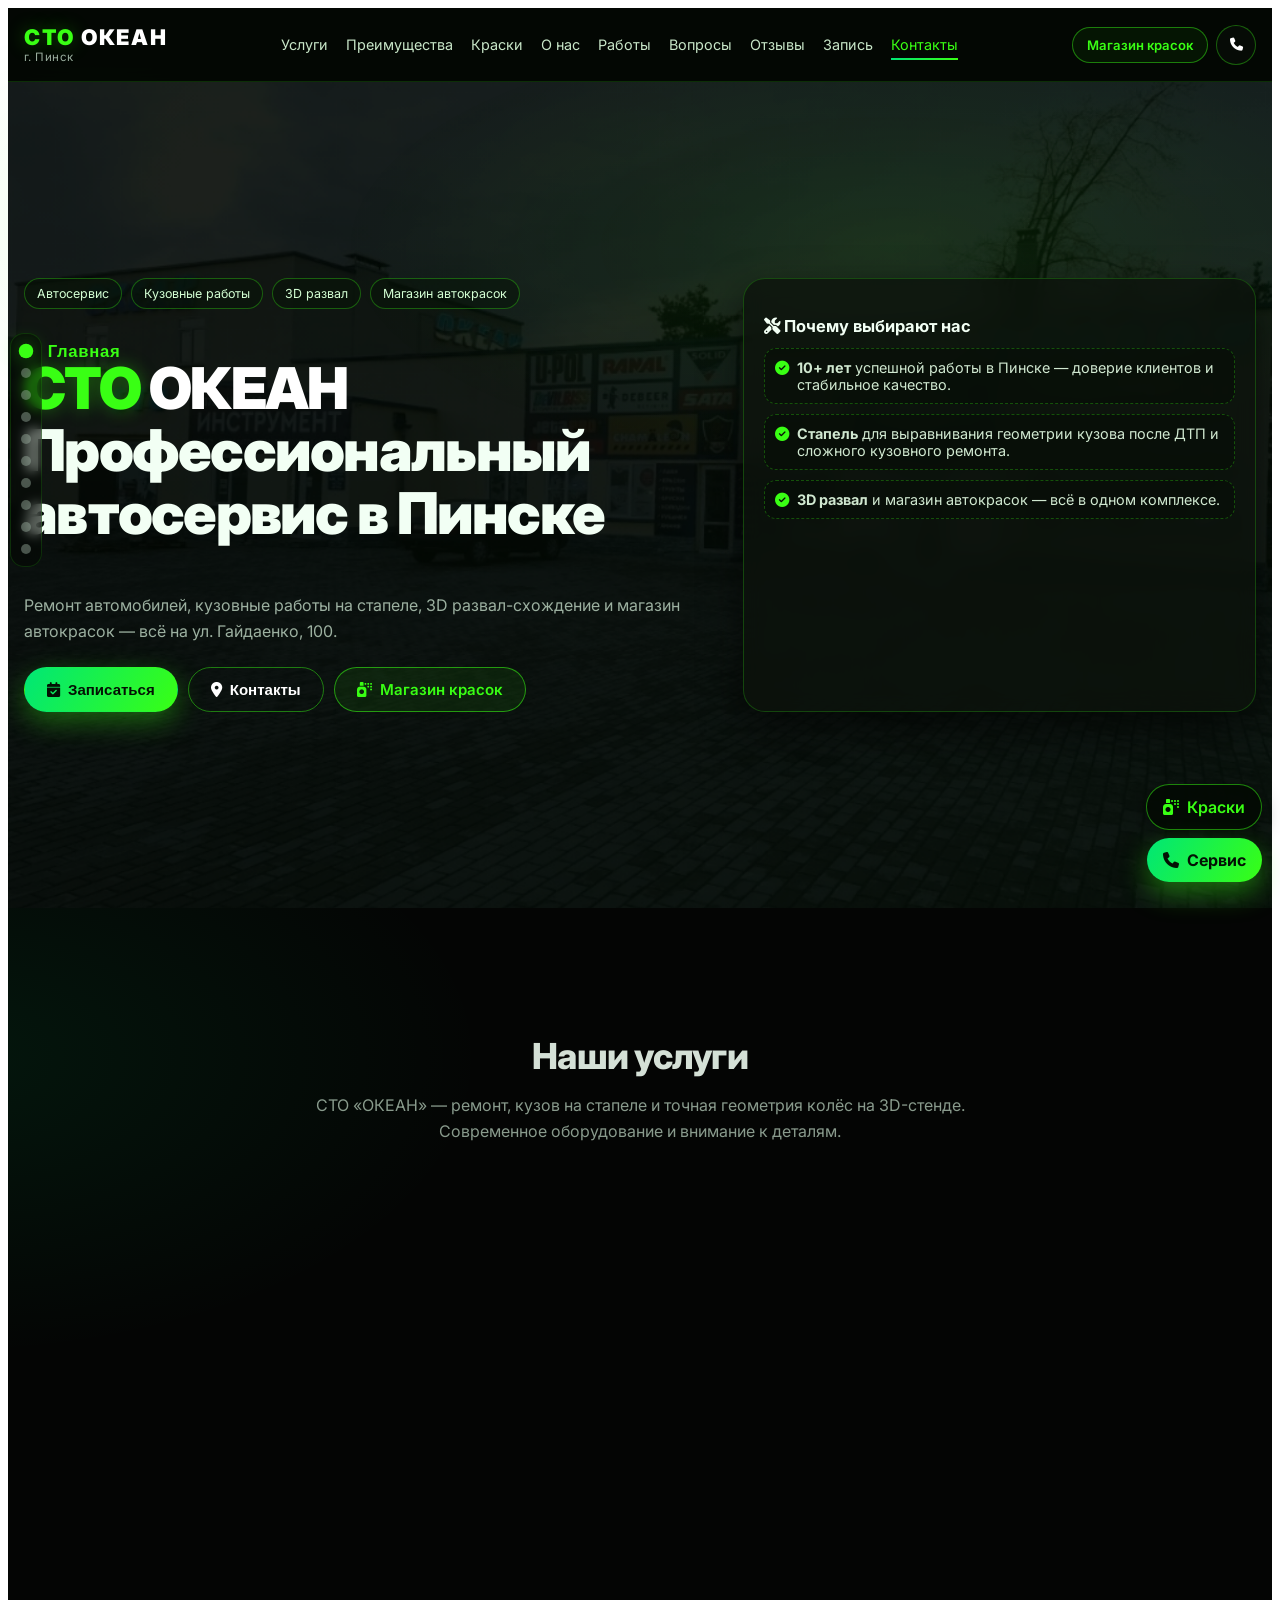
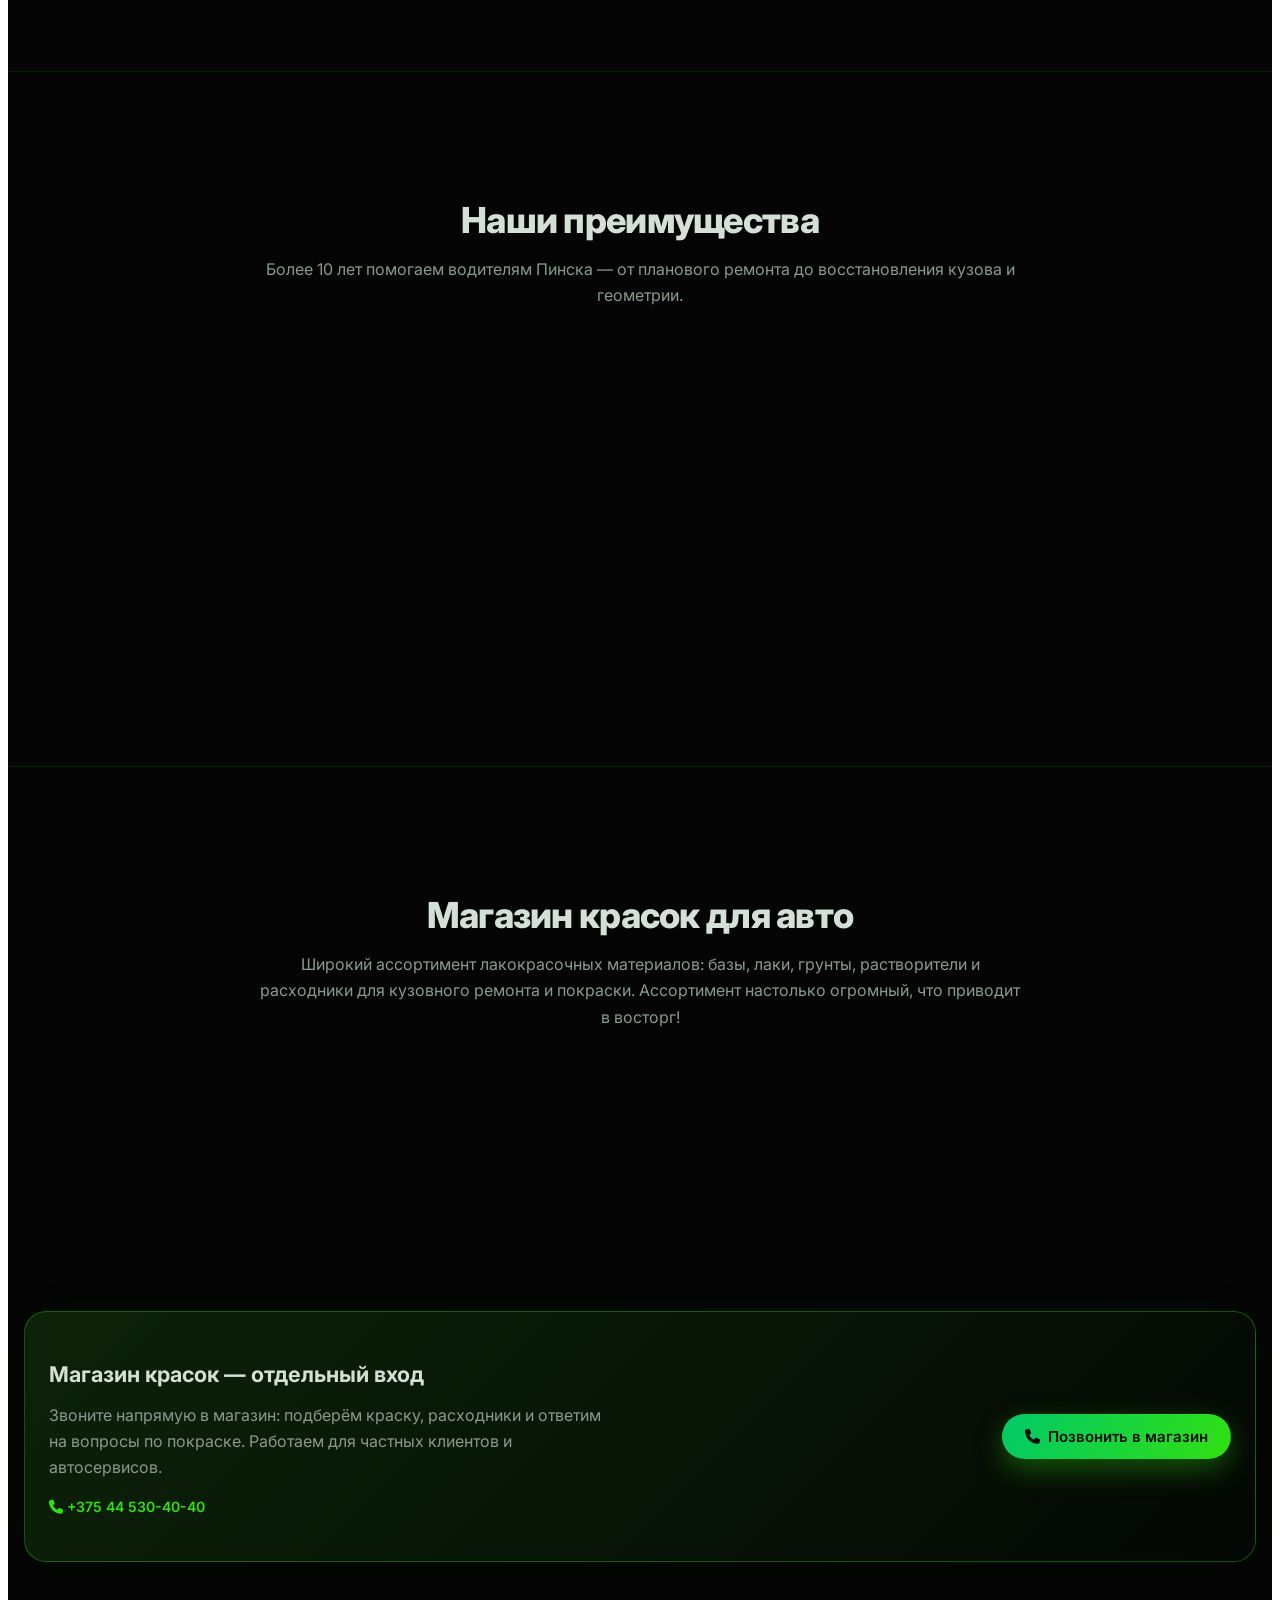
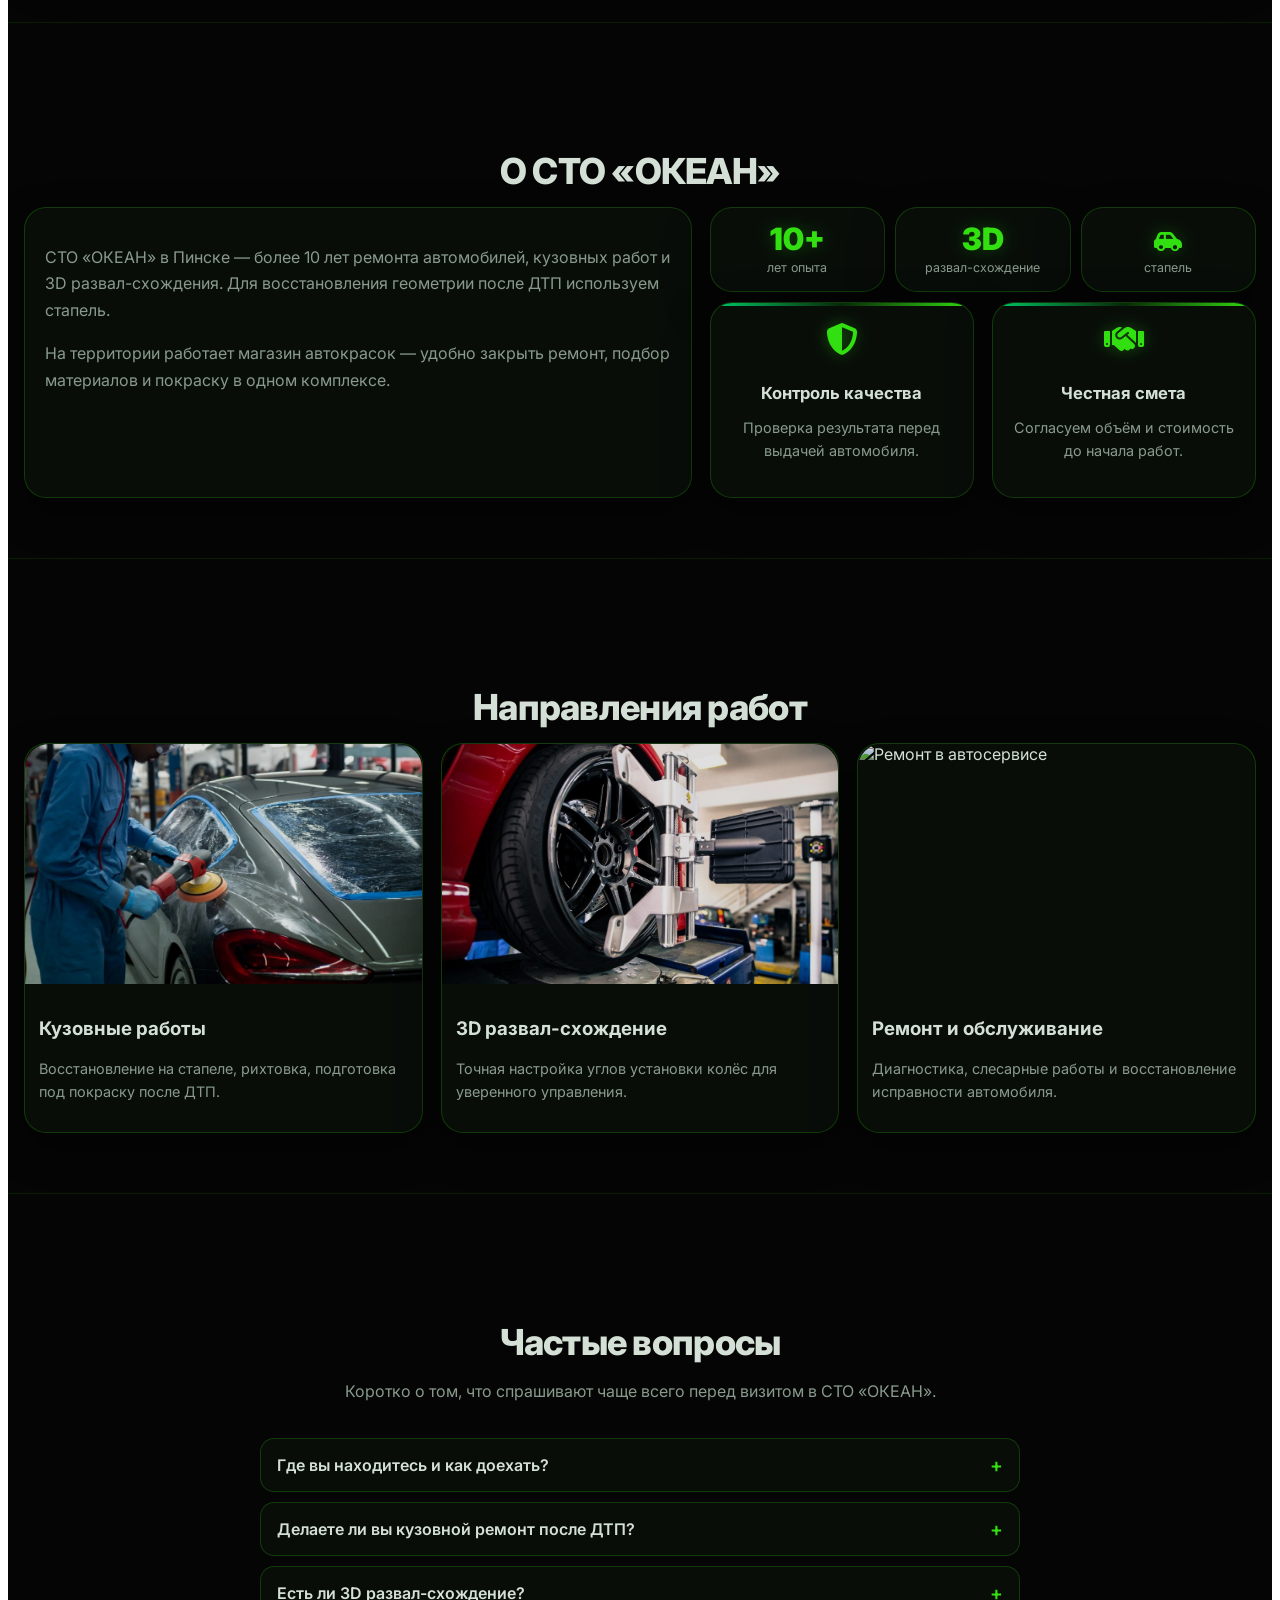
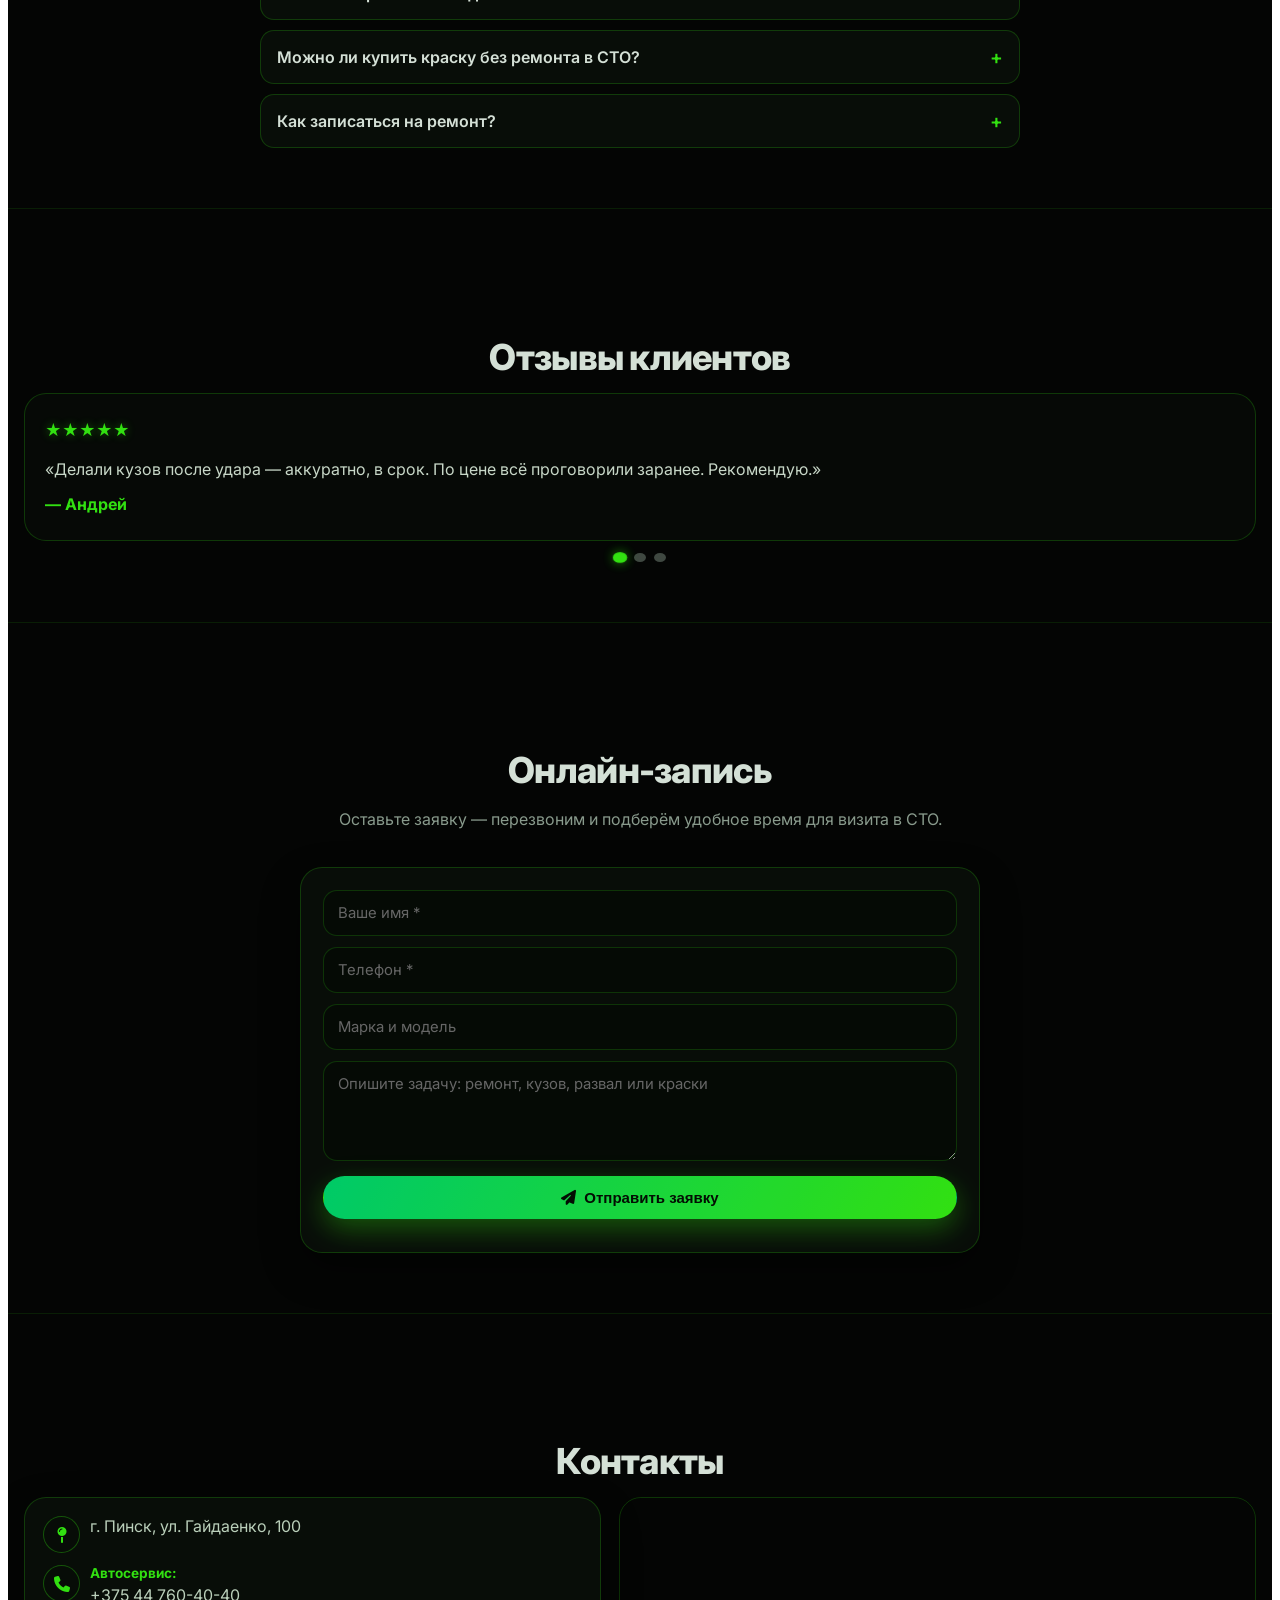
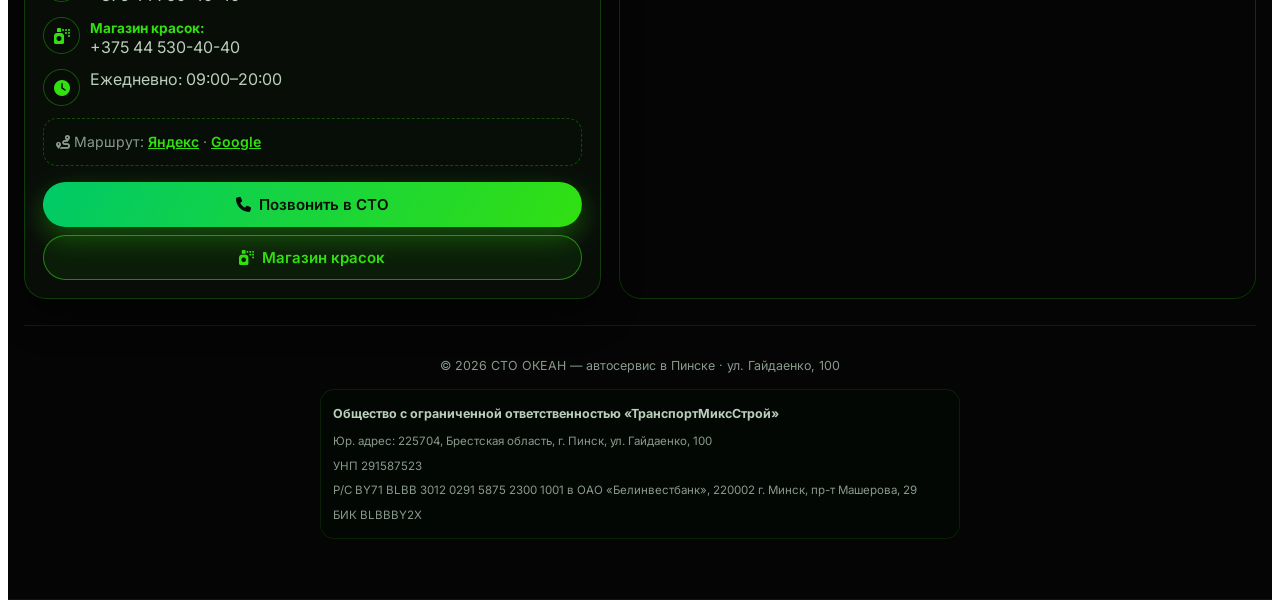
==== commit 247959b9: "Fix call buttons: keep labels on FAB and action buttons Co-authored-by: Cursor <cursoragent@cursor.c" ====
--- a/index.html
+++ b/index.html
@@ -856,11 +856,16 @@
       #sto-root .fab-stack .call,
       #sto-root .fab-stack .fab-paint {
         flex: 1;
+        min-width: 0;
         padding: 12px 10px;
         font-size: 0.88rem;
+        text-align: center;
       }
       #sto-root .fab-stack i { display: none; }
-      #sto-root .fab-stack span { display: inline; }
+      #sto-root .fab-stack span {
+        display: inline;
+        white-space: nowrap;
+      }
       #sto-root .top { bottom: 72px; right: 12px; }
       #sto-root .btn-head-paint { padding: 8px 10px; font-size: 0.75rem; }
       #sto-root .btn-head-phone { width: 36px; height: 36px; }
@@ -1150,7 +1155,7 @@
           <div>
             <h3 id="paint-banner-title"><i class="fas fa-store"></i> Магазин красок — отдельный вход</h3>
             <p id="paint-banner-text">Звоните напрямую в магазин: подберём краску, расходники и ответим на вопросы по покраске. Работаем для частных клиентов и автосервисов.</p>
-            <p class="phone-hint"><i class="fas fa-phone"></i> <span id="paint-banner-phone" data-phone="paint">+375 44 530-40-40</span></p>
+            <p class="phone-hint"><i class="fas fa-phone"></i> <span id="paint-banner-phone" data-phone="paint" data-phone-show="number">+375 44 530-40-40</span></p>
           </div>
           <a class="btn btn-primary" href="tel:+375445304040" data-phone="paint"><i class="fas fa-phone"></i>Позвонить в магазин</a>
         </div>
@@ -1288,14 +1293,14 @@
               <i class="fas fa-phone"></i>
               <span class="phones-stack">
                 <strong style="color:var(--green2);font-size:.85rem">Автосервис:</strong>
-                <a href="tel:+375447604040" data-phone="service" itemprop="telephone">+375 44 760-40-40</a>
+                <a href="tel:+375447604040" data-phone="service" data-phone-show="number" itemprop="telephone">+375 44 760-40-40</a>
               </span>
             </div>
             <div class="line">
               <i class="fas fa-spray-can"></i>
               <span>
                 <strong style="color:var(--green2);font-size:.85rem">Магазин красок:</strong><br />
-                <a href="tel:+375445304040" data-phone="paint">+375 44 530-40-40</a>
+                <a href="tel:+375445304040" data-phone="paint" data-phone-show="number">+375 44 530-40-40</a>
               </span>
             </div>
             <div class="line"><i class="fas fa-clock"></i><span id="contacts-hours">Ежедневно: 09:00–20:00</span></div>
@@ -1364,12 +1369,12 @@
           <div class="line">
             <i class="fas fa-phone"></i>
             <span class="phones-stack">
-              <a href="tel:+375447604040" data-phone="service">+375 44 760-40-40</a>
+              <a href="tel:+375447604040" data-phone="service" data-phone-show="number">+375 44 760-40-40</a>
             </span>
           </div>
           <div class="line">
             <i class="fas fa-spray-can"></i>
-            <span><a href="tel:+375445304040" data-phone="paint">+375 44 530-40-40</a> — магазин красок</span>
+            <span><a href="tel:+375445304040" data-phone="paint" data-phone-show="number">+375 44 530-40-40</a> — магазин красок</span>
           </div>
         </div>
         <div class="m-map">
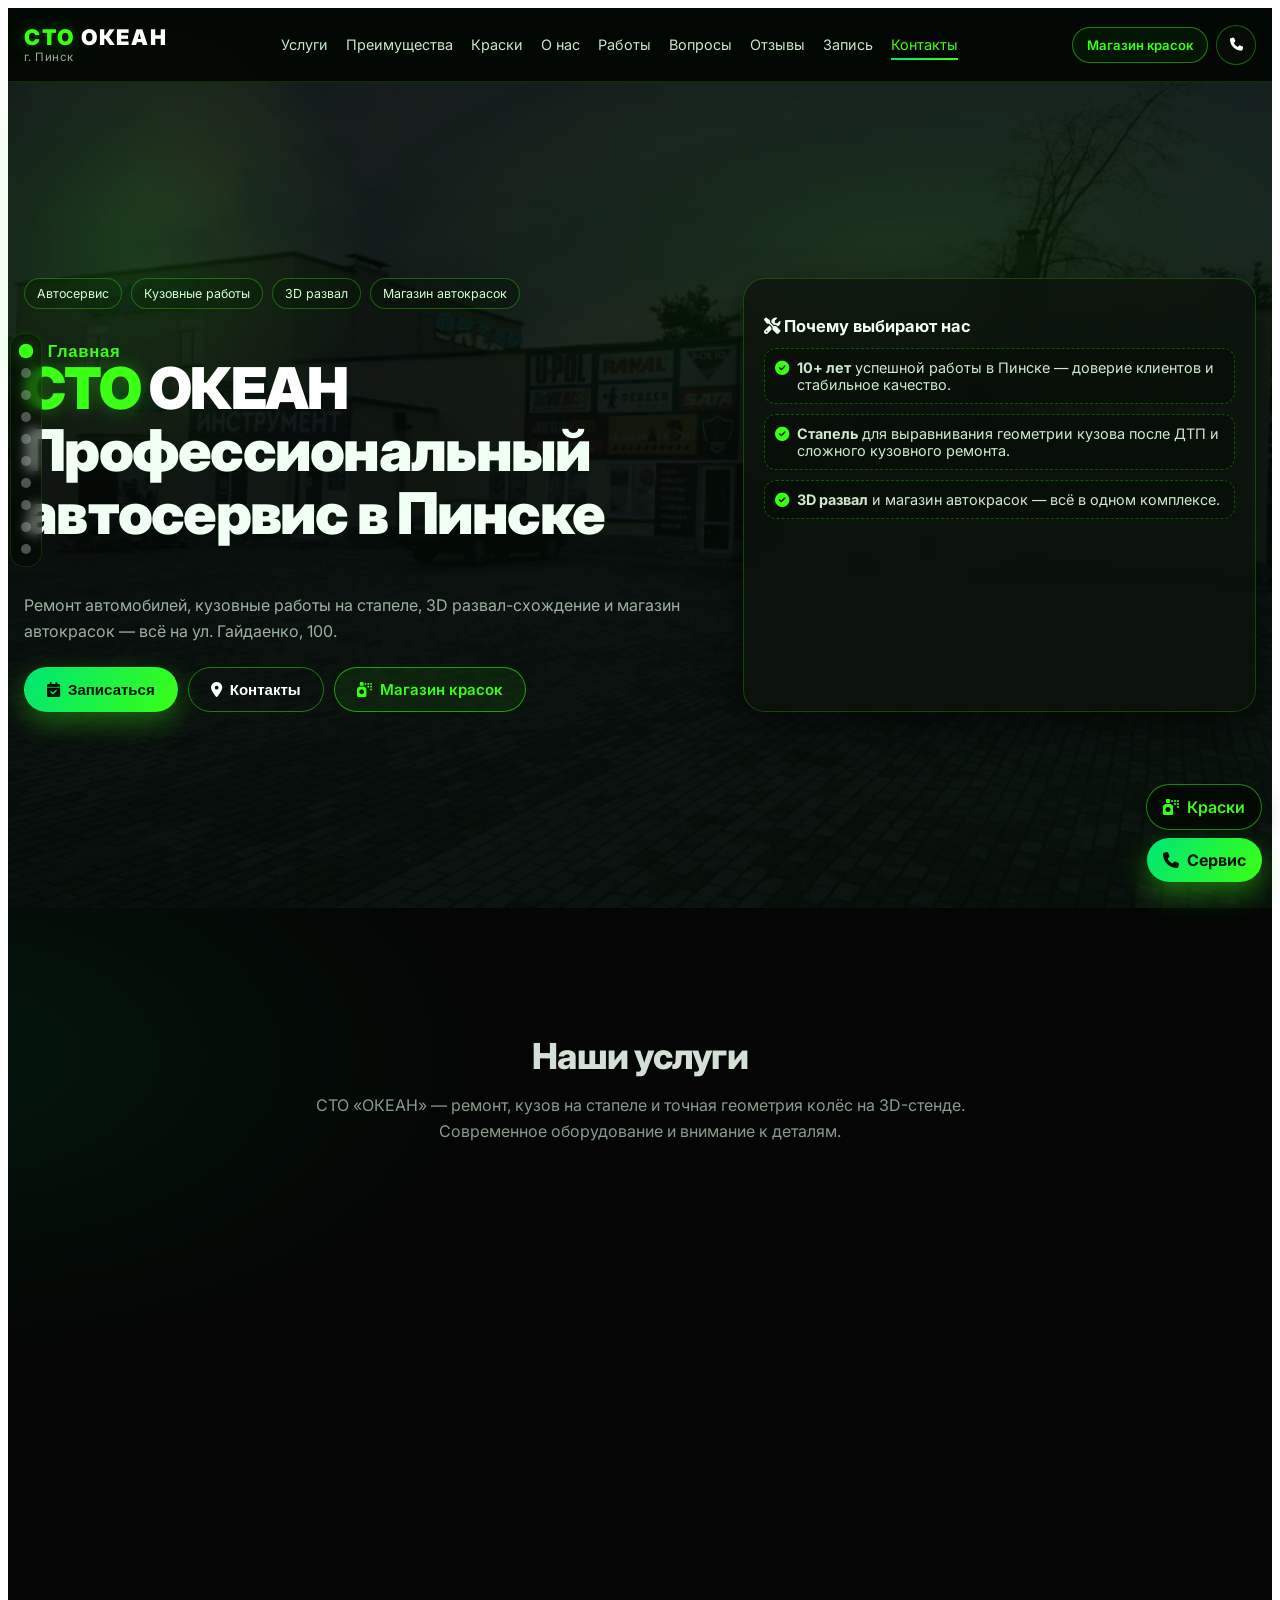
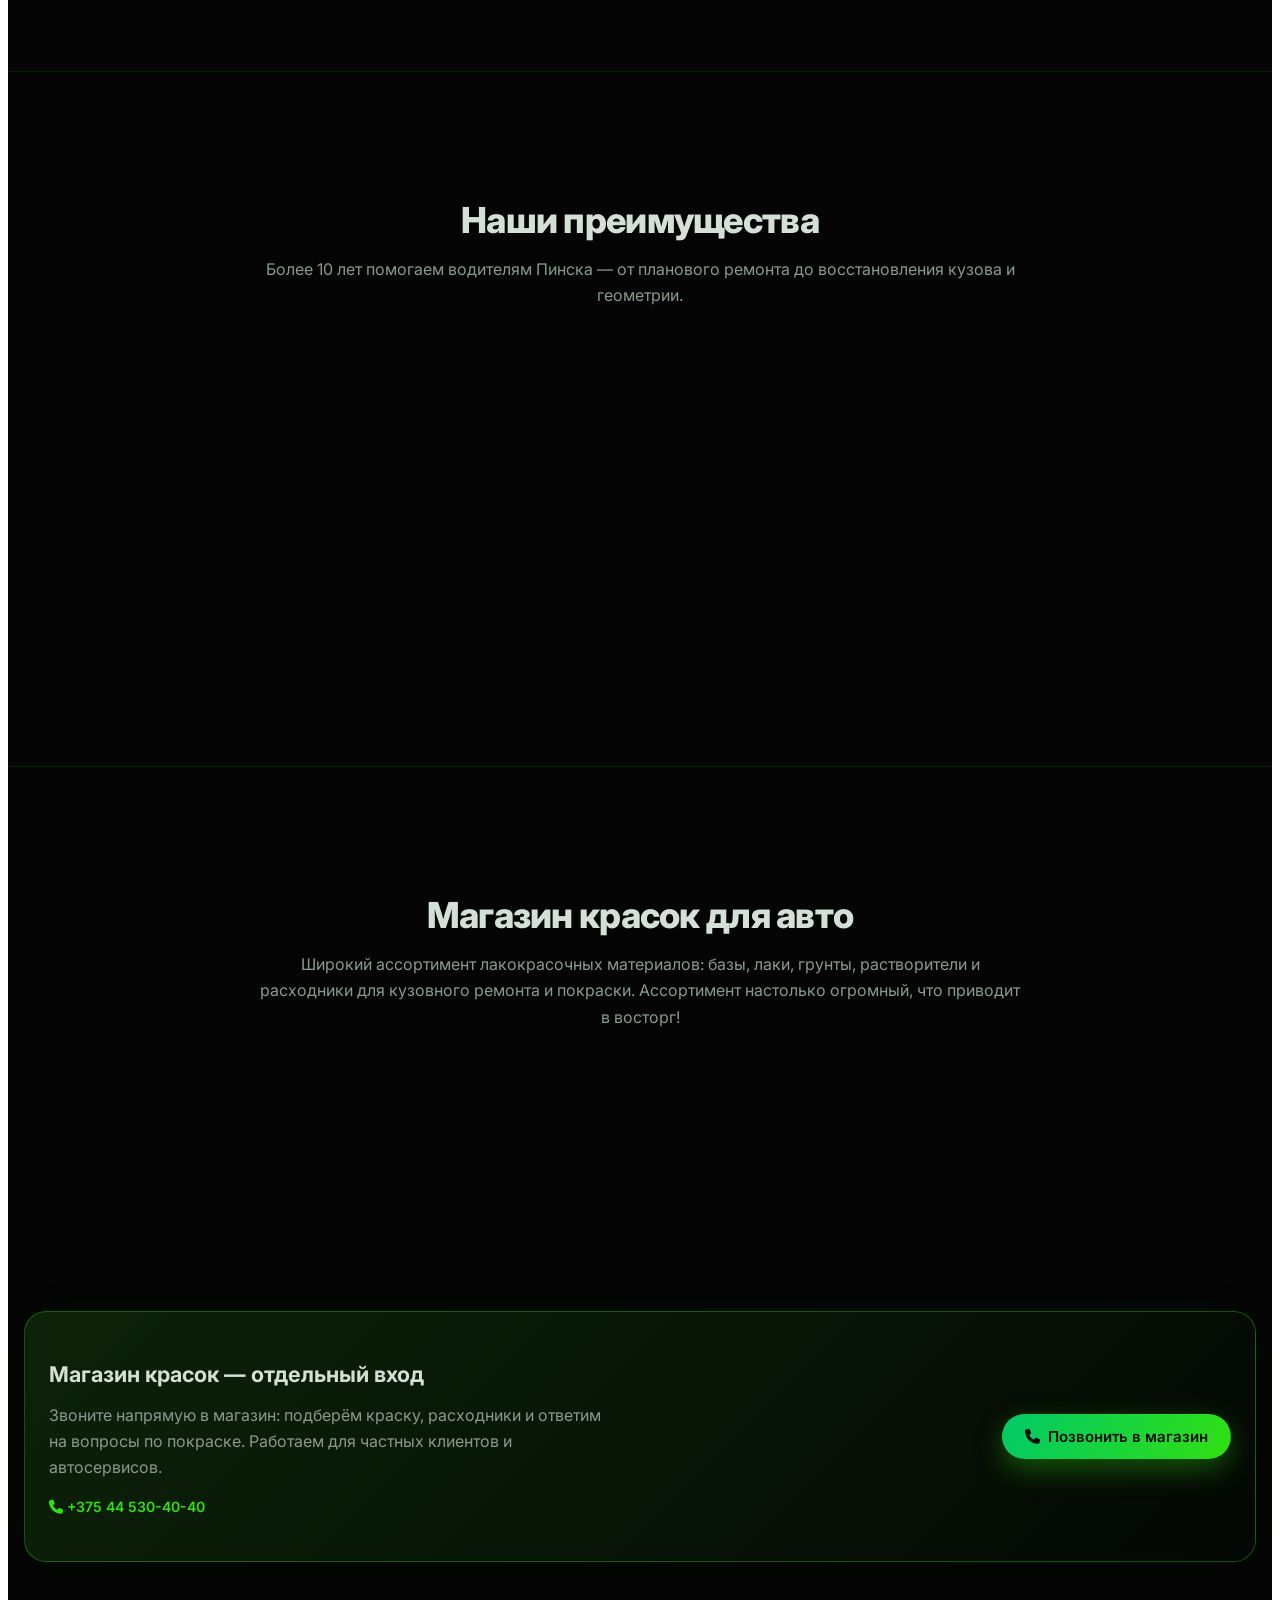
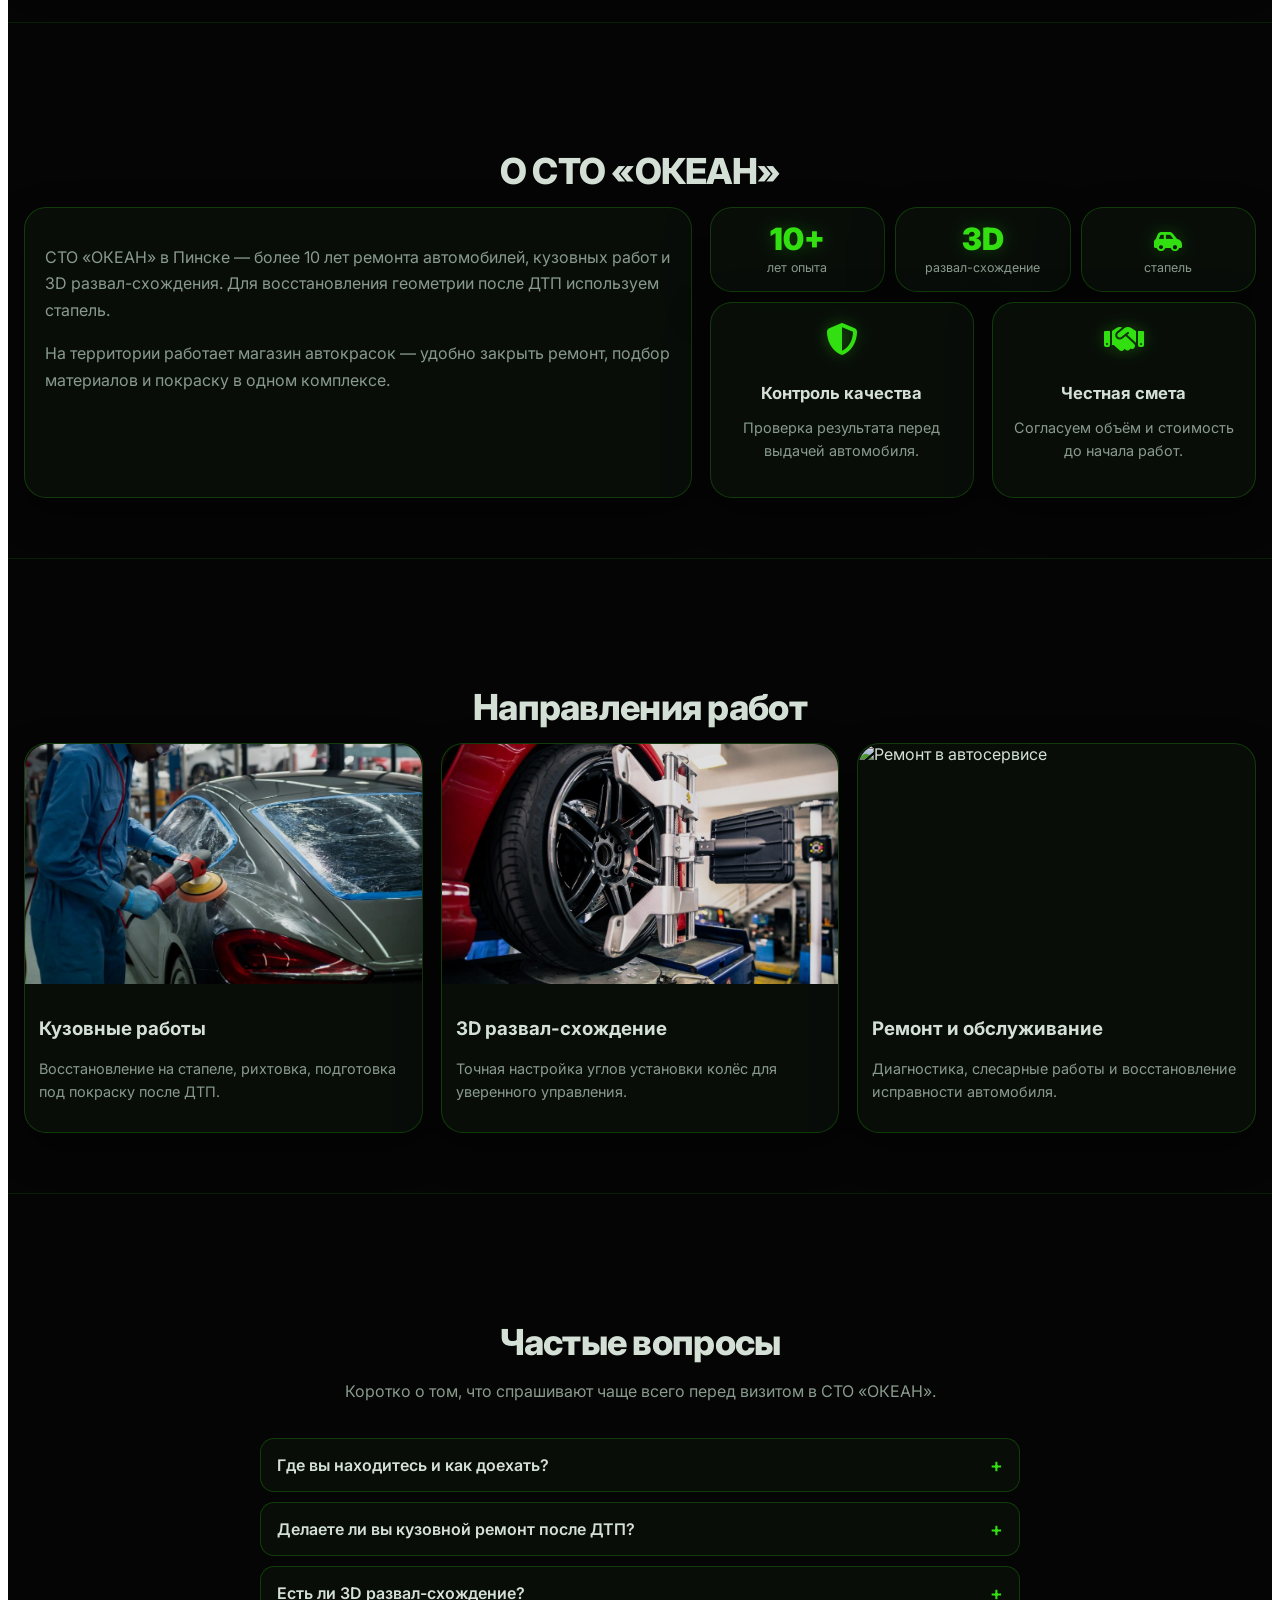
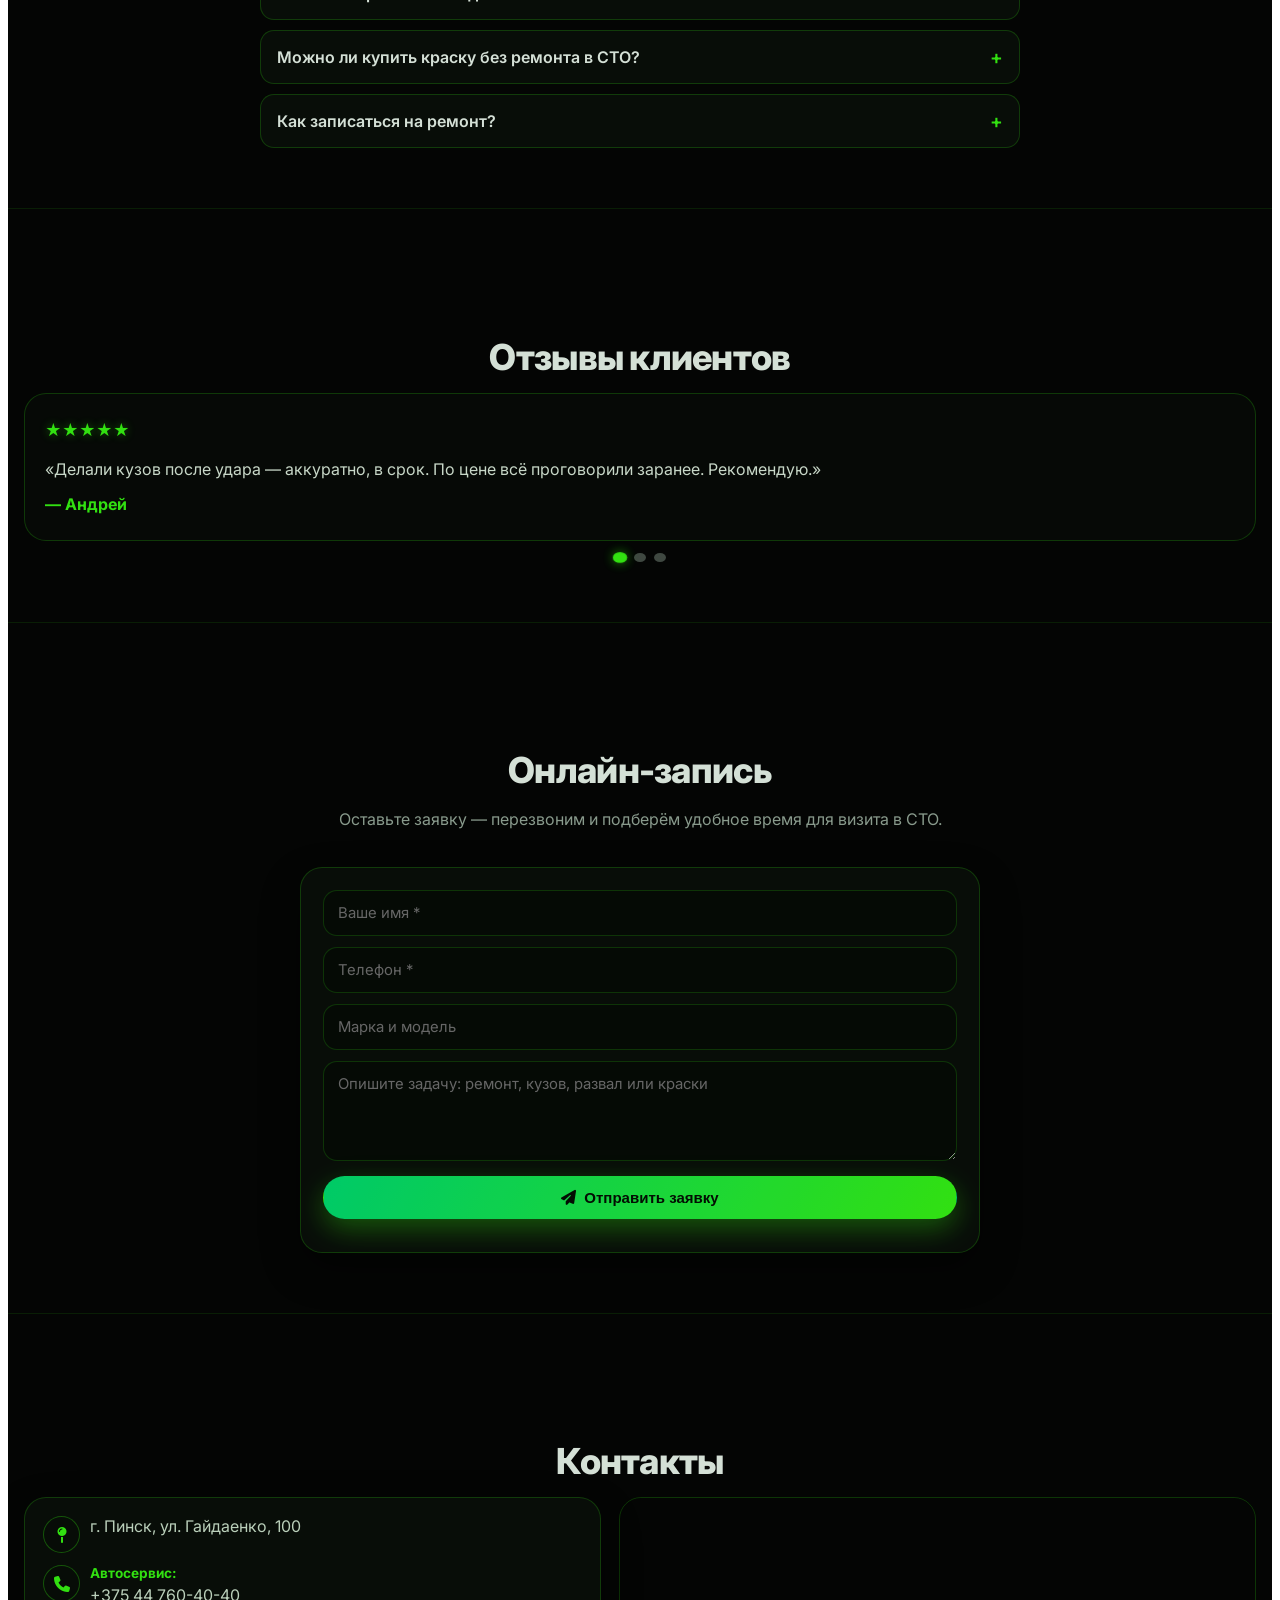
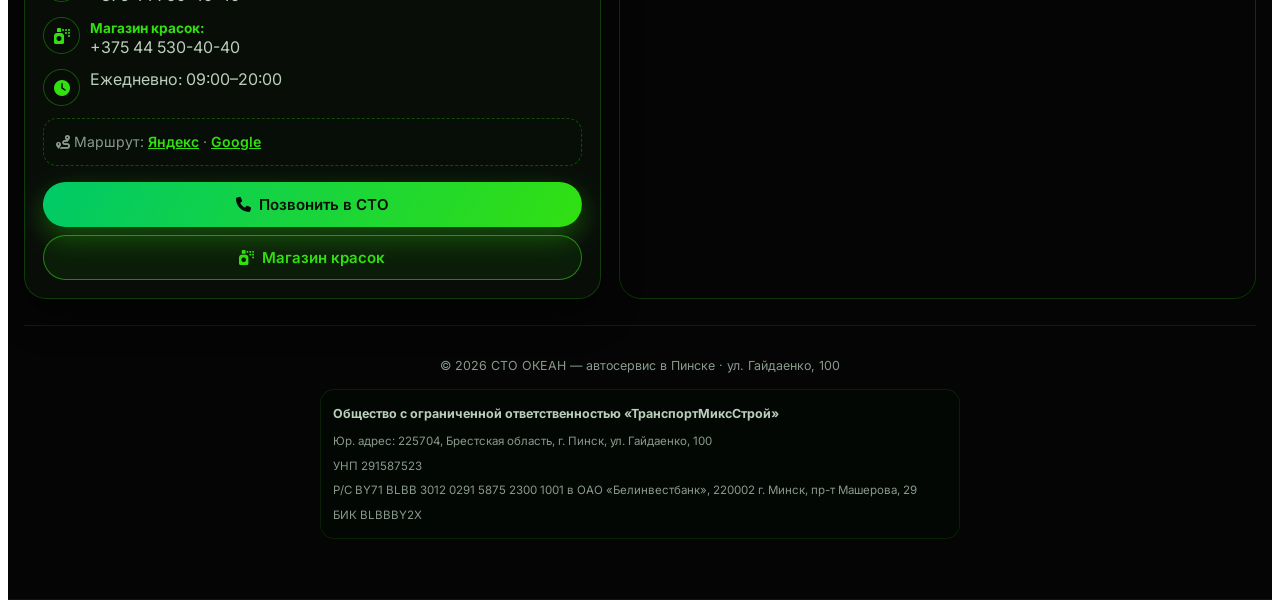
==== commit 18c36b06: "Restore green scroll glow visibility on card hover" ====
--- a/index.html
+++ b/index.html
@@ -146,14 +146,17 @@
     }
     #sto-root .scroll-glow {
       position: fixed;
-      width: 420px;
-      height: 420px;
+      width: 480px;
+      height: 480px;
       border-radius: 50%;
       pointer-events: none;
-      z-index: 0;
-      background: radial-gradient(circle, rgba(57, 255, 20, 0.07), transparent 68%);
+      z-index: 4;
+      background: radial-gradient(circle, rgba(57, 255, 20, 0.14) 0%, rgba(57, 255, 20, 0.05) 42%, transparent 72%);
       transform: translate(var(--glow-x, -200px), var(--glow-y, -200px));
-      transition: transform 0.15s ease-out;
+      transition: transform 0.35s ease-out, opacity 0.35s ease;
+      opacity: var(--glow-opacity, 1);
+      mix-blend-mode: screen;
+      filter: blur(2px);
     }
     #sto-root .sr-only {
       position: absolute;
@@ -206,6 +209,8 @@
     #sto-root .btn-paint:hover { background: rgba(57, 255, 20, 0.16); }
 
     #sto-root .card {
+      position: relative;
+      isolation: isolate;
       background: var(--card);
       border: 1px solid var(--line);
       border-radius: var(--radius);
@@ -213,10 +218,24 @@
       backdrop-filter: blur(10px);
       transition: 0.28s ease;
     }
+    #sto-root .card::before {
+      content: "";
+      position: absolute;
+      inset: -30px;
+      border-radius: calc(var(--radius) + 12px);
+      background: radial-gradient(circle at 50% 50%, rgba(57, 255, 20, 0.22), transparent 68%);
+      opacity: 0;
+      pointer-events: none;
+      z-index: -1;
+      transition: opacity 0.35s ease;
+    }
     #sto-root .card:hover {
       transform: translateY(-5px);
-      border-color: rgba(57, 255, 20, 0.5);
-      box-shadow: 0 20px 44px rgba(0, 0, 0, 0.5), 0 0 24px rgba(57, 255, 20, 0.06);
+      border-color: rgba(57, 255, 20, 0.55);
+      box-shadow: 0 20px 44px rgba(0, 0, 0, 0.5), 0 0 40px rgba(57, 255, 20, 0.12);
+    }
+    #sto-root .card:hover::before {
+      opacity: 1;
     }
 
     #sto-root .sec-title {
@@ -238,6 +257,7 @@
       position: sticky;
       top: 0;
       z-index: 1000;
+      isolation: isolate;
       height: 74px;
       background: rgba(4, 8, 4, 0.88);
       backdrop-filter: blur(12px);
@@ -844,7 +864,7 @@
       #sto-root .gridAuto,
       #sto-root .stats { grid-template-columns: 1fr; }
       #sto-root .hero-actions { flex-direction: column; align-items: stretch; }
-      #sto-root main { padding-bottom: 88px; }
+      #sto-root main { position: relative; z-index: 3; padding-bottom: 88px; }
       #sto-root .fab-stack {
         left: 12px;
         right: 12px;
@@ -1525,6 +1545,13 @@
     return idx;
   };
 
+  let glowFollowMouse = false;
+  const setGlowPos = (x, y) => {
+    if (!scrollGlow) return;
+    scrollGlow.style.setProperty("--glow-x", `${x}px`);
+    scrollGlow.style.setProperty("--glow-y", `${y}px`);
+  };
+
   const onScroll = () => {
     const d = document.documentElement;
     const st = d.scrollTop;
@@ -1535,9 +1562,8 @@
 
     if (motionOk) {
       root.style.setProperty("--hero-shift", `${Math.min(st * 0.16, 72)}px`);
-      if (scrollGlow) {
-        scrollGlow.style.setProperty("--glow-x", `${-120 + (p / 100) * (window.innerWidth * 0.35)}px`);
-        scrollGlow.style.setProperty("--glow-y", `${st * 0.12}px`);
+      if (scrollGlow && !glowFollowMouse) {
+        setGlowPos(-120 + (p / 100) * (window.innerWidth * 0.35), st * 0.12);
       }
     }
 
@@ -1548,6 +1574,19 @@
   };
   window.addEventListener("scroll", onScroll, { passive: true });
   onScroll();
+  root.addEventListener(
+    "mousemove",
+    (e) => {
+      if (!motionOk || !scrollGlow) return;
+      glowFollowMouse = true;
+      setGlowPos(e.clientX - 240, e.clientY - 240);
+    },
+    { passive: true }
+  );
+  root.addEventListener("mouseleave", () => {
+    glowFollowMouse = false;
+    onScroll();
+  });
   topBtn?.addEventListener("click", () => window.scrollTo({ top: 0, behavior: "smooth" }));
 
   let track = $("#stoRevTrack");
